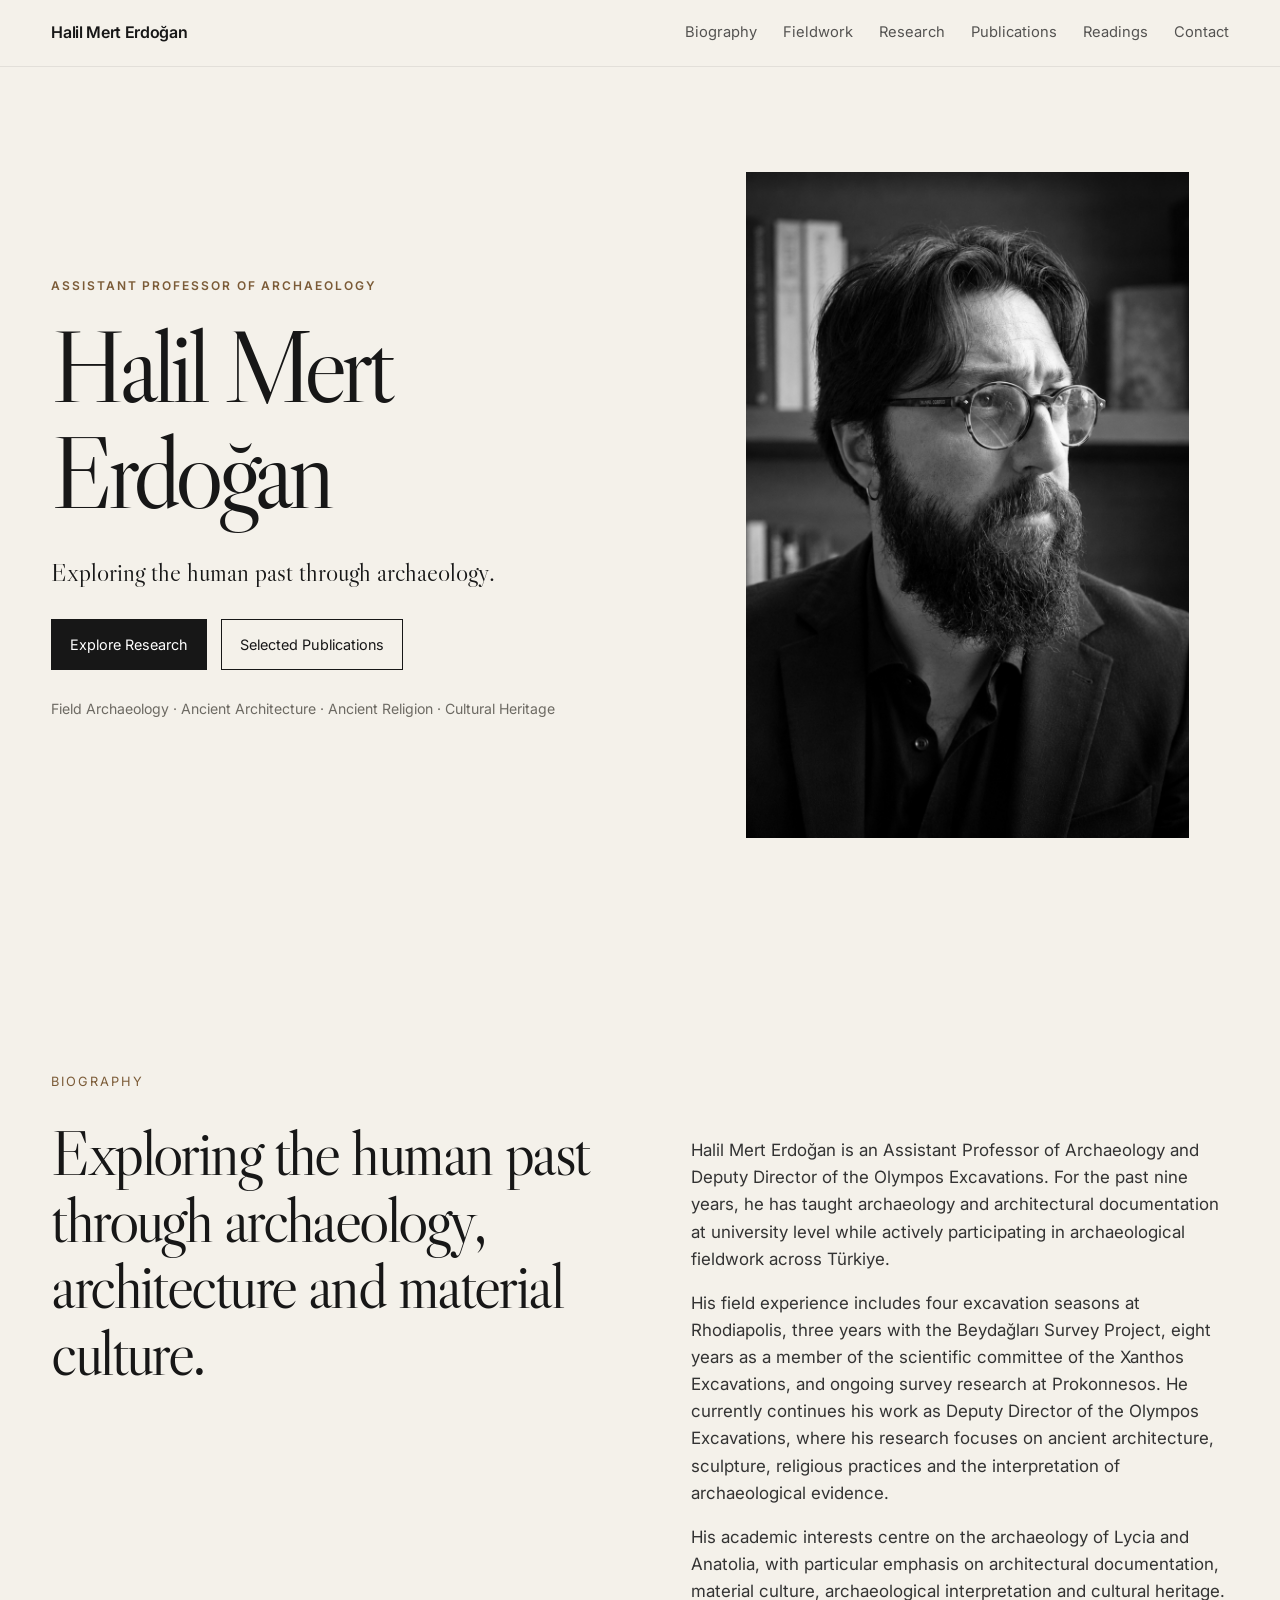
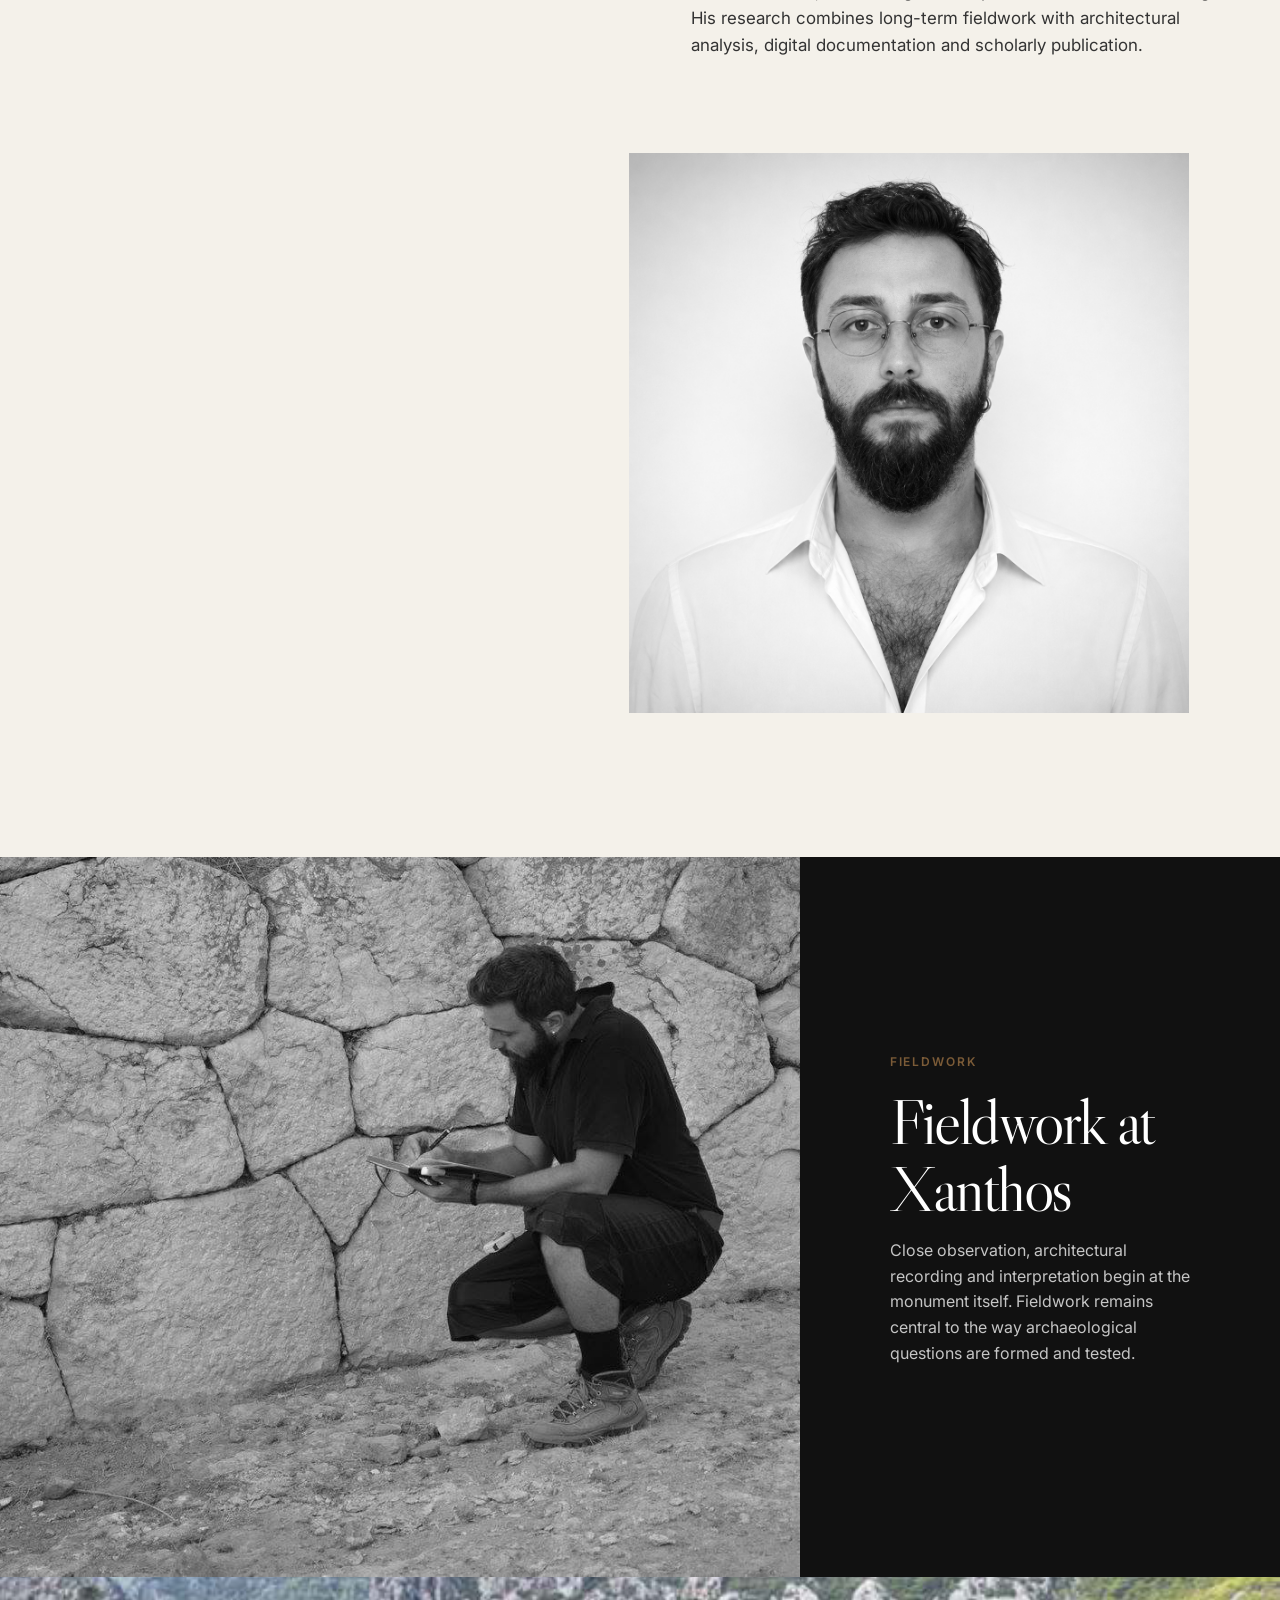
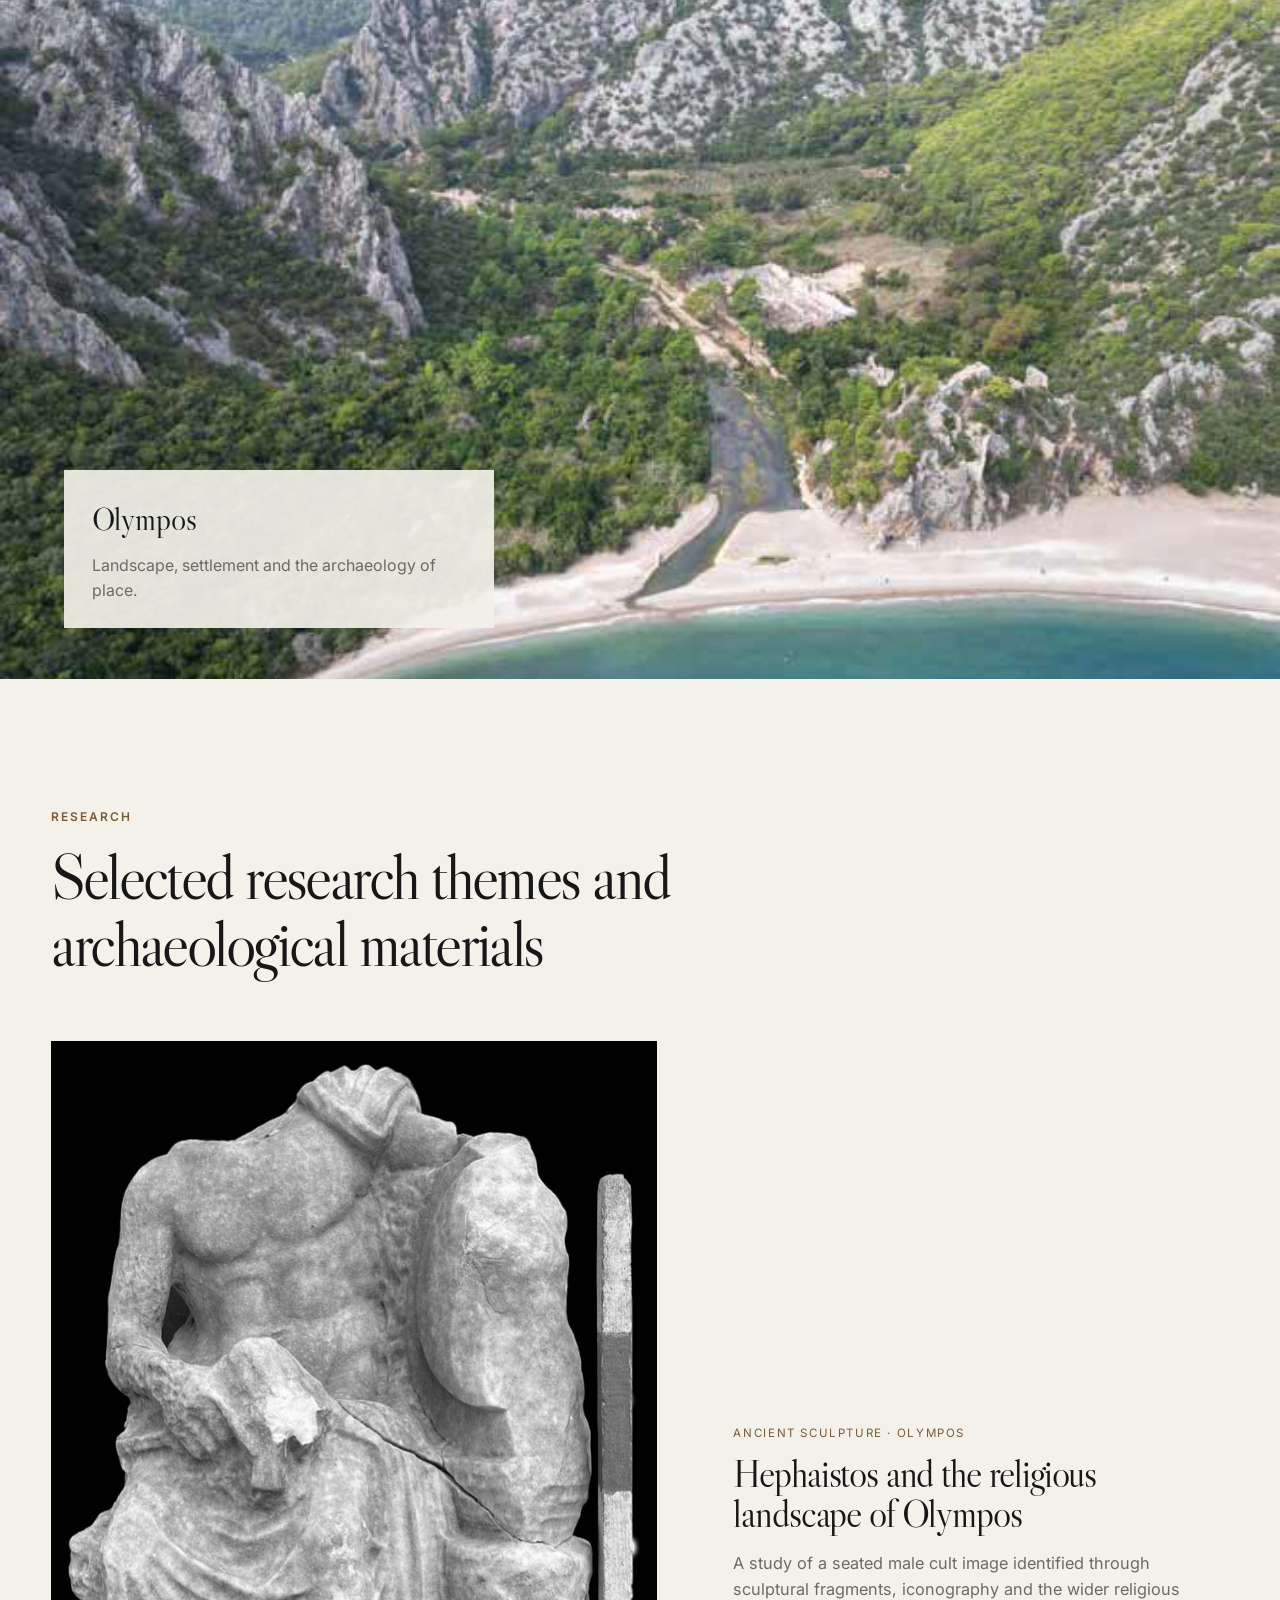
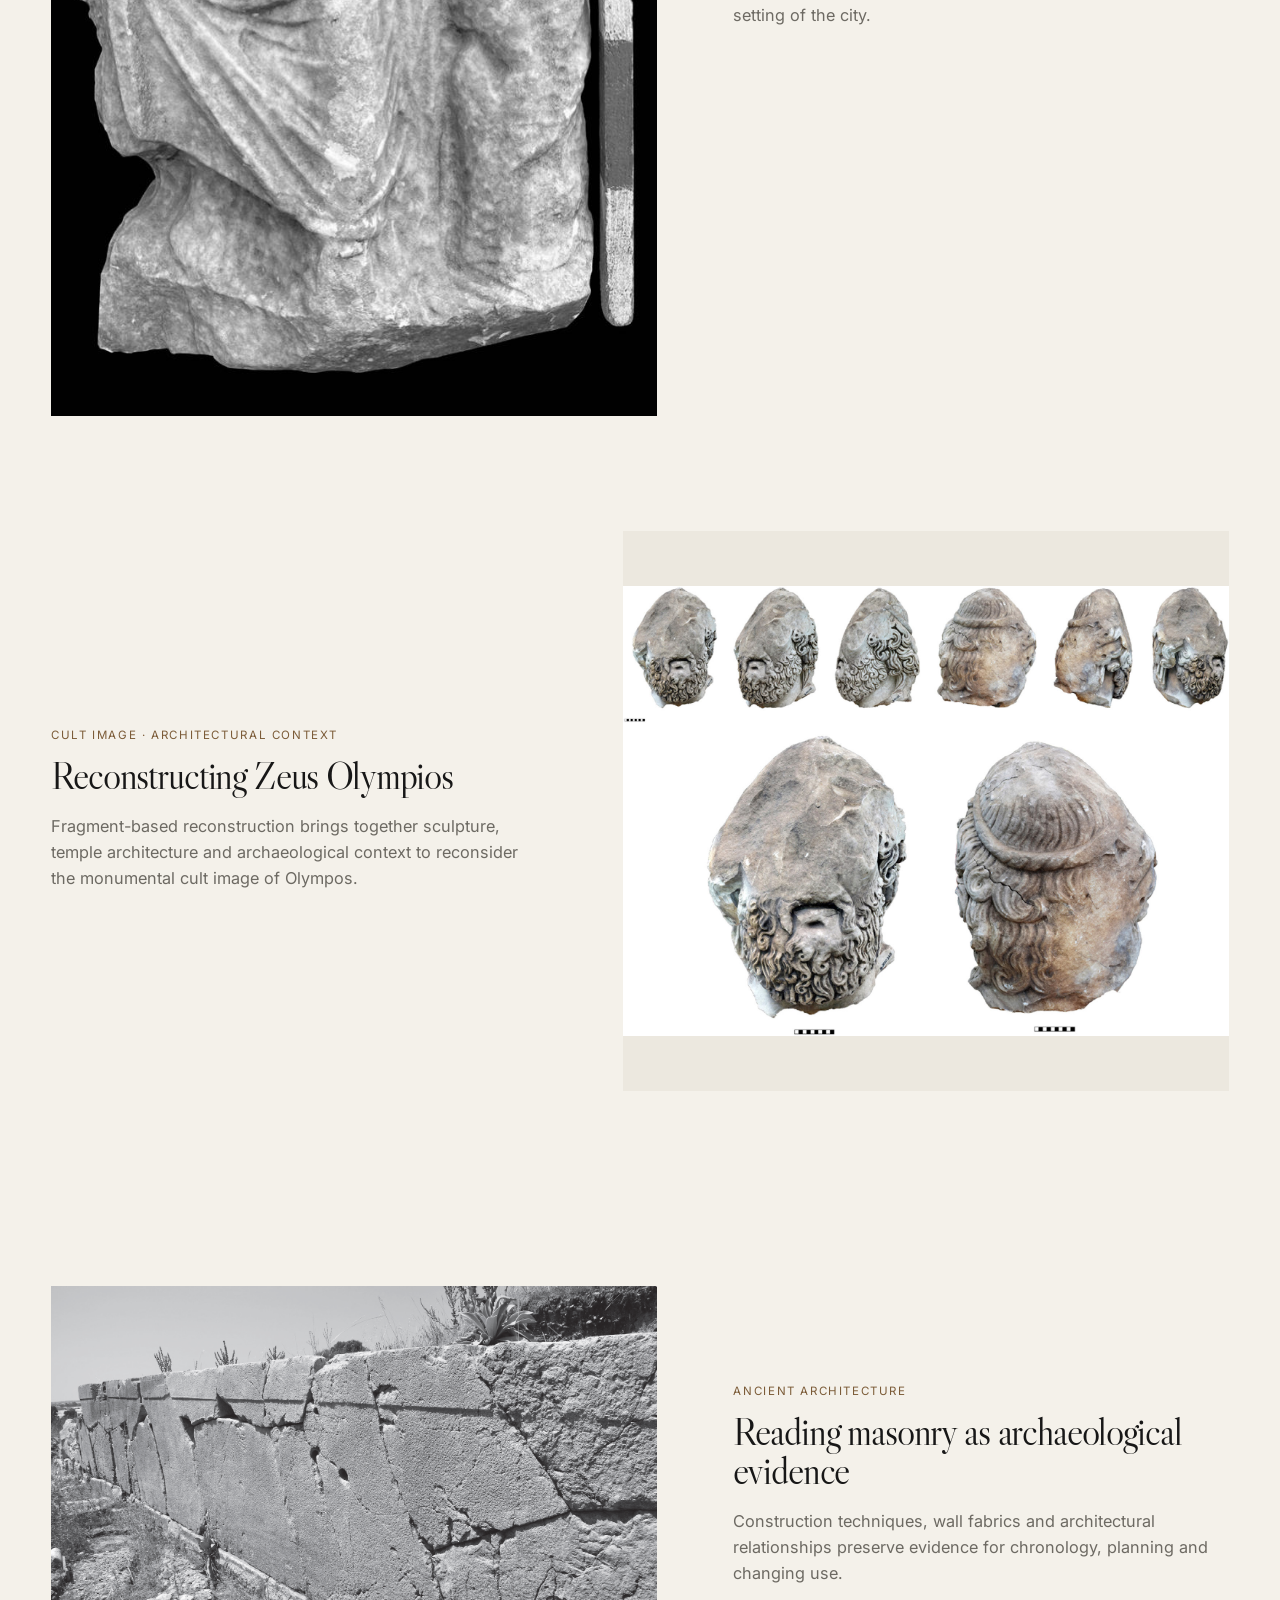
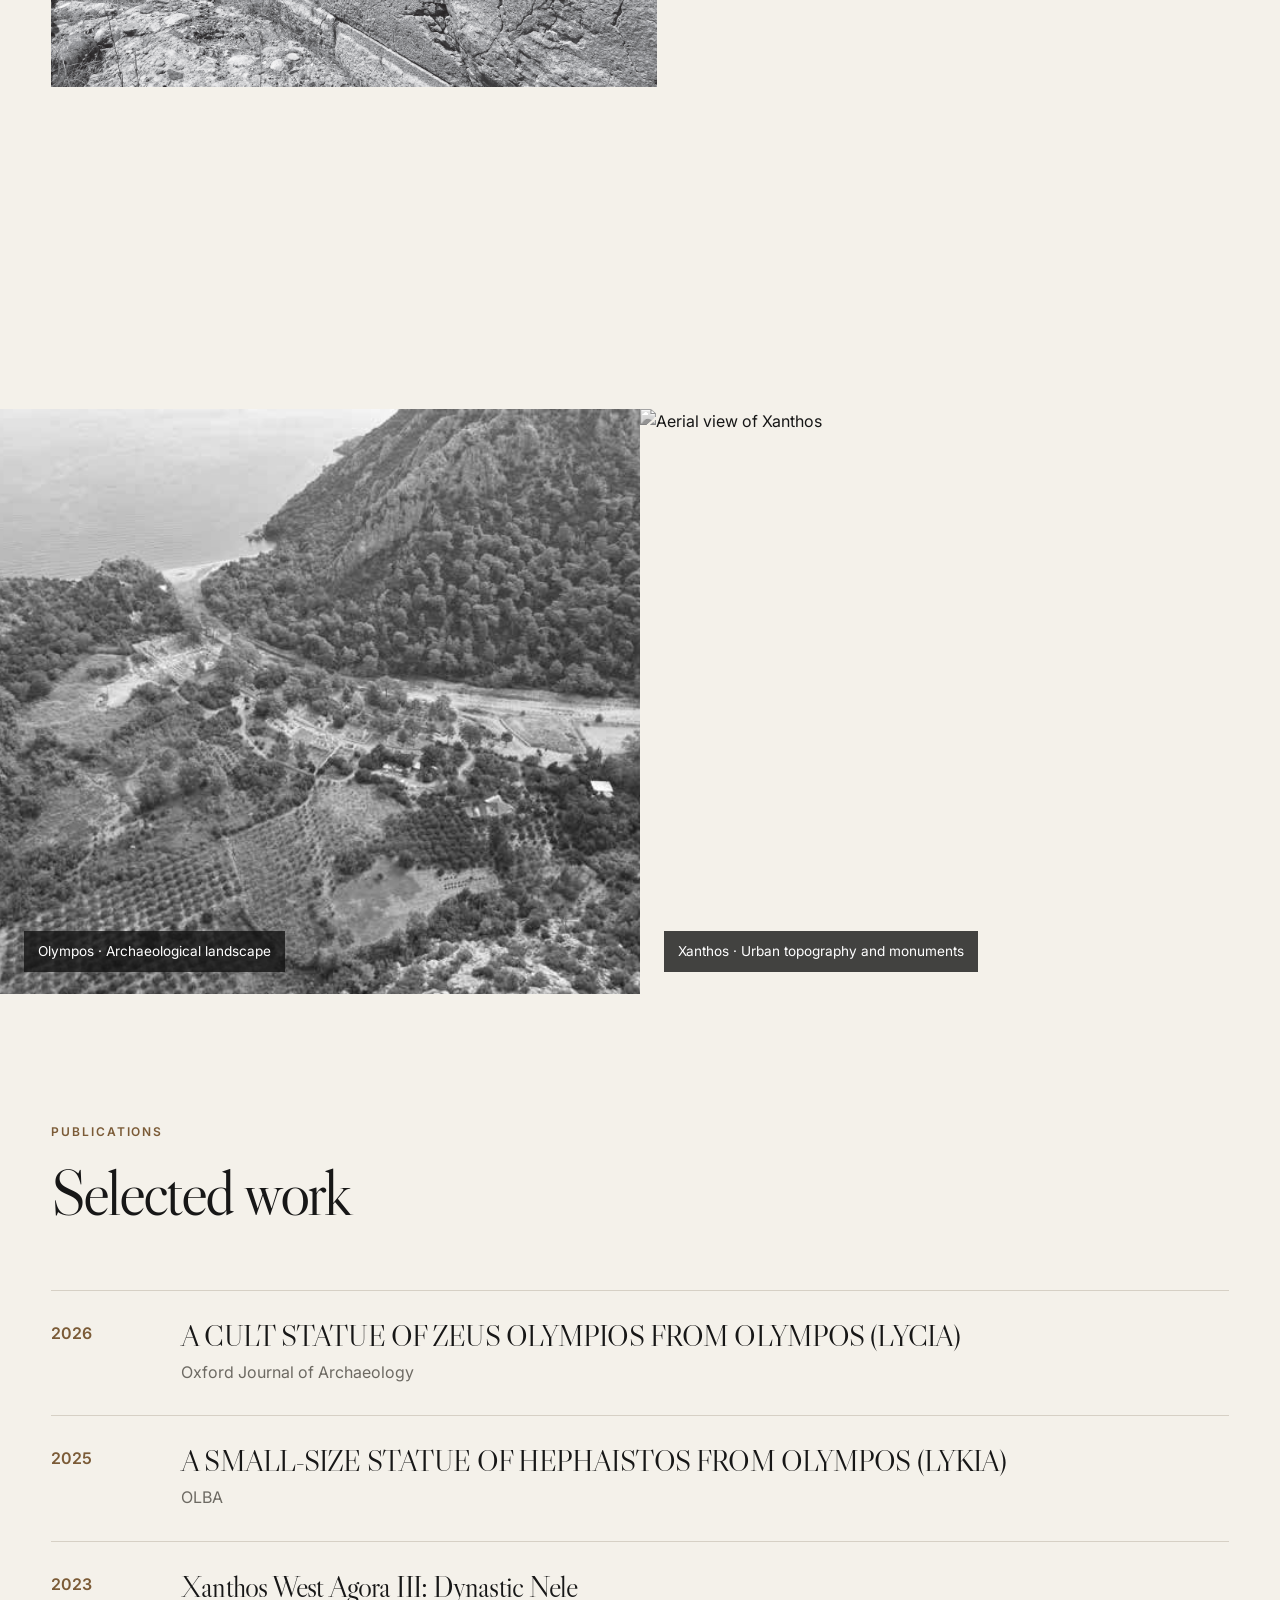
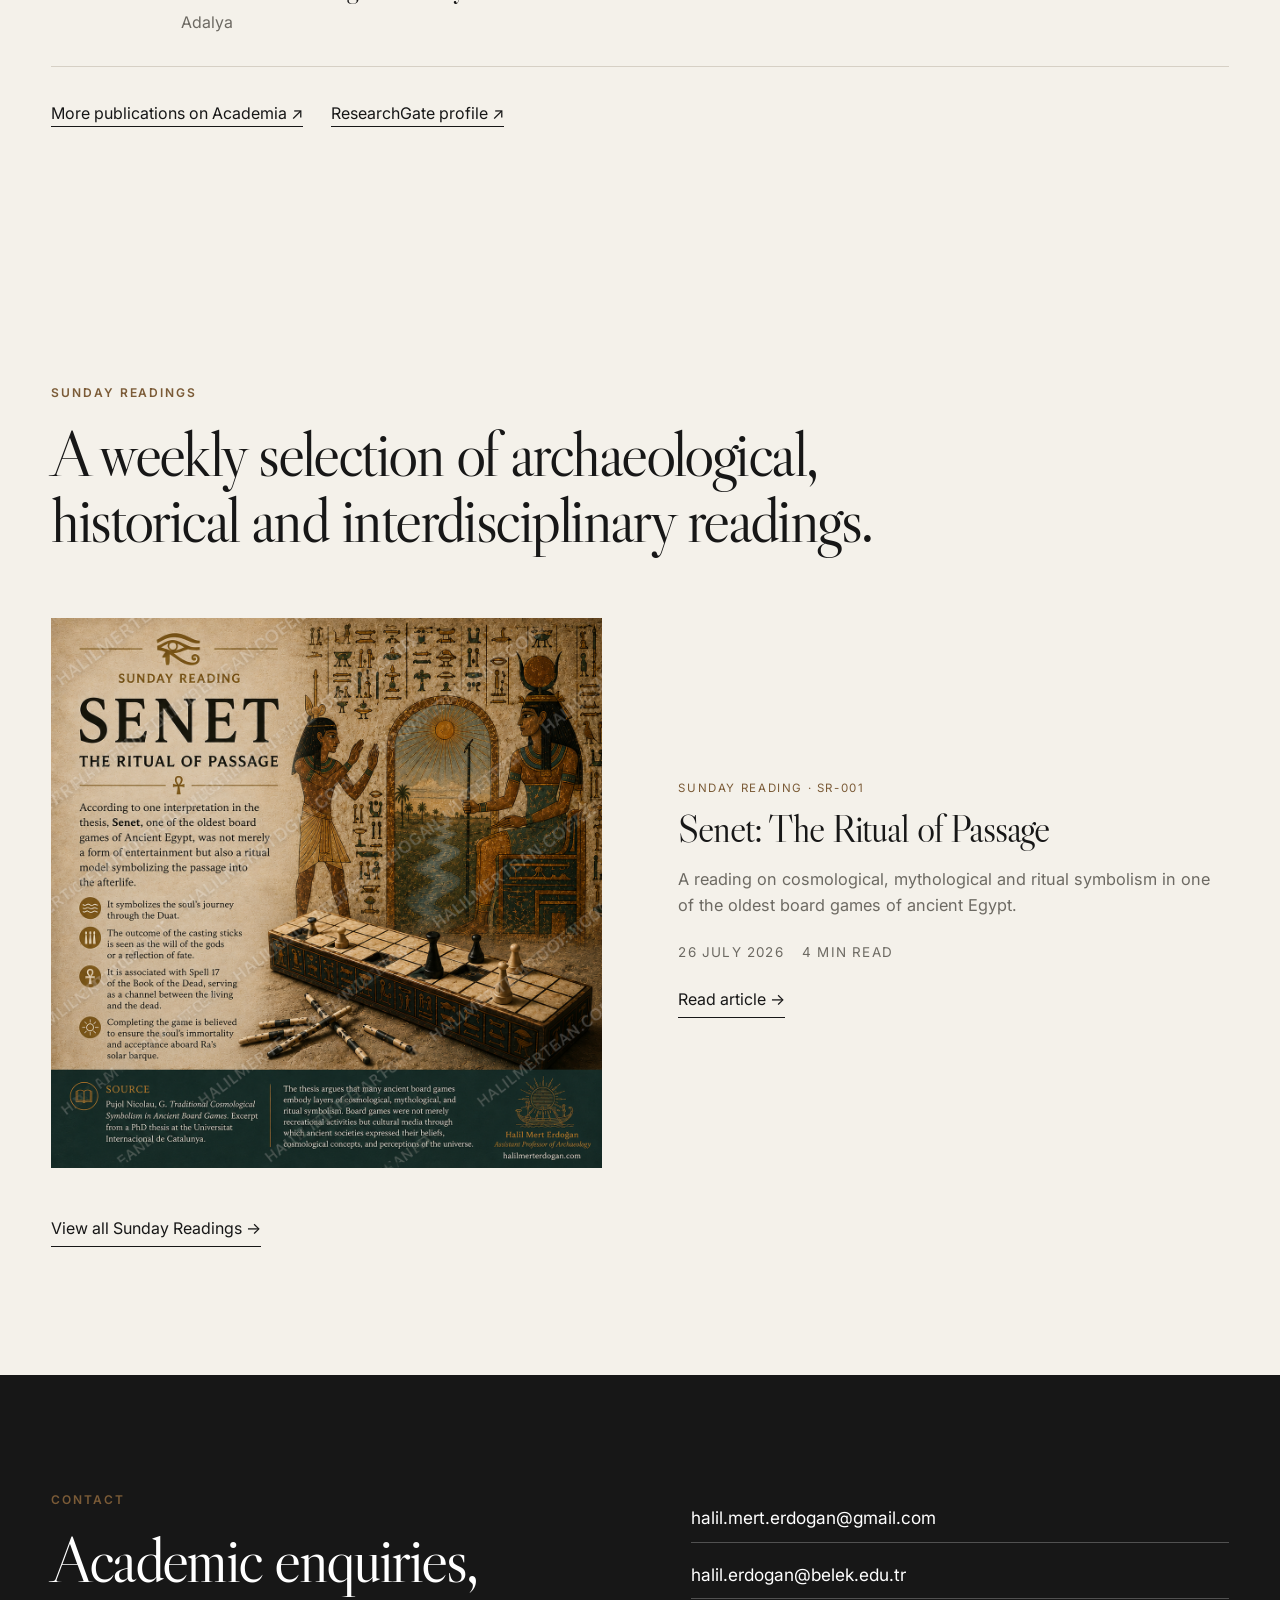
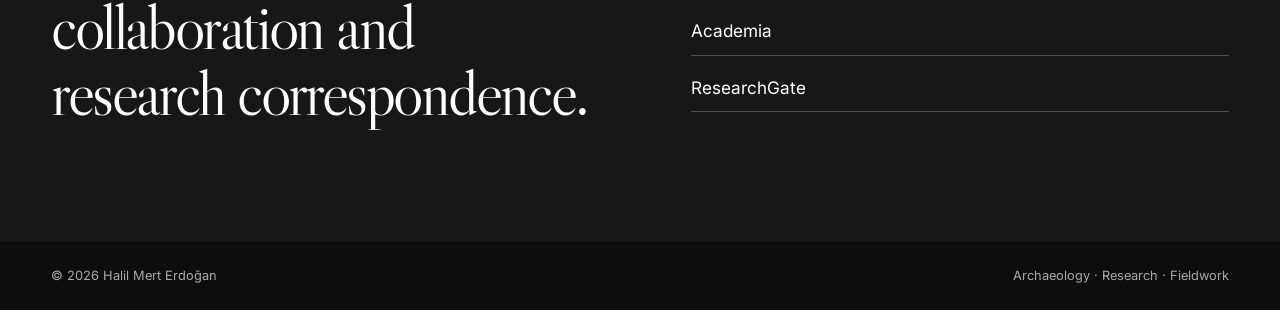
==== index.html @ 39dcbf7e "Correct publication titles" ====
<!DOCTYPE html>
<html lang="en">
<head>
  <meta charset="UTF-8">
  <meta name="viewport" content="width=device-width, initial-scale=1.0">

  <meta
    name="description"
    content="Halil Mert Erdoğan — Assistant Professor of Archaeology and Deputy Director of the Olympos Excavations."
  >

  <title>Halil Mert Erdoğan | Archaeologist</title>

  <link rel="preconnect" href="https://fonts.googleapis.com">
  <link rel="preconnect" href="https://fonts.gstatic.com" crossorigin>

  <link
    href="https://fonts.googleapis.com/css2?family=Inter:wght@400;500;600&family=Libre+Caslon+Display&display=swap"
    rel="stylesheet"
  >

  <link rel="stylesheet" href="style.css">
</head>

<body>

  <header class="site-header">
    <a class="brand" href="#top">Halil Mert Erdoğan</a>

    <button
      class="menu-toggle"
      aria-label="Toggle menu"
      aria-expanded="false"
    >
      Menu
    </button>

    <nav class="site-nav">
      <a href="#biography">Biography</a>
      <a href="#fieldwork">Fieldwork</a>
      <a href="#research">Research</a>
      <a href="#publications">Publications</a>
      <a href="readings/">Readings</a>
      <a href="#contact">Contact</a>
    </nav>
  </header>

  <main id="top">

    <section class="hero section-shell">

      <div class="hero-copy reveal">
        <p class="eyebrow">Assistant Professor of Archaeology</p>

        <h1>
          Halil Mert<br>
          Erdoğan
        </h1>

        <p class="hero-line">
          Exploring the human past through archaeology.
        </p>

        <div class="hero-actions">
          <a class="button primary" href="#research">
            Explore Research
          </a>

          <a class="button" href="#publications">
            Selected Publications
          </a>
        </div>

        <p class="research-tags">
          Field Archaeology · Ancient Architecture · Ancient Religion · Cultural Heritage
        </p>
      </div>

      <figure class="hero-image reveal">
        <img
          src="assets/hero-portrait.png"
          alt="Black and white portrait of Halil Mert Erdoğan"
        >
      </figure>

    </section>

    <section id="biography" class="bio section-shell">

      <div class="section-label">
        Biography
      </div>

      <div class="bio-grid">

        <h2>
          Exploring the human past through archaeology, architecture and material culture.
        </h2>

        <div class="bio-copy">

          <p>
            Halil Mert Erdoğan is an Assistant Professor of Archaeology and
            Deputy Director of the Olympos Excavations. For the past nine years,
            he has taught archaeology and architectural documentation at
            university level while actively participating in archaeological
            fieldwork across Türkiye.
          </p>

          <p>
            His field experience includes four excavation seasons at
            Rhodiapolis, three years with the Beydağları Survey Project, eight
            years as a member of the scientific committee of the Xanthos
            Excavations, and ongoing survey research at Prokonnesos. He
            currently continues his work as Deputy Director of the Olympos
            Excavations, where his research focuses on ancient architecture,
            sculpture, religious practices and the interpretation of
            archaeological evidence.
          </p>

          <p>
            His academic interests centre on the archaeology of Lycia and
            Anatolia, with particular emphasis on architectural documentation,
            material culture, archaeological interpretation and cultural
            heritage. His research combines long-term fieldwork with
            architectural analysis, digital documentation and scholarly
            publication.
          </p>

        </div>
      </div>

      <figure class="bio-portrait reveal">
        <img
          src="assets/formal-portrait.png"
          alt="Formal black and white portrait of Halil Mert Erdoğan"
        >
      </figure>

    </section>

    <section id="fieldwork" class="feature-panel dark">

      <div class="feature-image">
        <img
          src="assets/fieldwork.jpg"
          alt="Archaeological fieldwork at Xanthos"
        >
      </div>

      <div class="feature-copy">
        <p class="eyebrow">Fieldwork</p>

        <h2>Fieldwork at Xanthos</h2>

        <p>
          Close observation, architectural recording and interpretation begin
          at the monument itself. Fieldwork remains central to the way
          archaeological questions are formed and tested.
        </p>
      </div>

    </section>

    <section class="landscape-section">

      <img
        src="assets/olympos-landscape.png"
        alt="Aerial landscape of Olympos"
      >

      <div class="landscape-caption">
        <span>Olympos</span>

        <p>
          Landscape, settlement and the archaeology of place.
        </p>
      </div>

    </section>

    <section id="research" class="research section-shell">

      <div class="section-heading">
        <p class="eyebrow">Research</p>

        <h2>
          Selected research themes and archaeological materials
        </h2>
      </div>

      <article class="research-card large reveal">

        <div class="research-media black">
          <img
            src="assets/hephaistos.png"
            alt="Seated Hephaistos sculpture from Olympos"
          >
        </div>

        <div class="research-copy">
          <p class="kicker">
            Ancient Sculpture · Olympos
          </p>

          <h3>
            Hephaistos and the religious landscape of Olympos
          </h3>

          <p>
            A study of a seated male cult image identified through sculptural
            fragments, iconography and the wider religious setting of the city.
          </p>
        </div>

      </article>

      <article class="research-card reverse reveal">

        <div class="research-media light">
          <img
            src="assets/zeus-head.png"
            alt="Multiple views of a reconstructed Zeus head"
          >
        </div>

        <div class="research-copy">
          <p class="kicker">
            Cult Image · Architectural Context
          </p>

          <h3>
            Reconstructing Zeus Olympios
          </h3>

          <p>
            Fragment-based reconstruction brings together sculpture, temple
            architecture and archaeological context to reconsider the
            monumental cult image of Olympos.
          </p>
        </div>

      </article>

      <article class="research-card reveal">

        <div class="research-media">
          <img
            src="assets/masonry.png"
            alt="Ancient masonry wall"
          >
        </div>

        <div class="research-copy">
          <p class="kicker">
            Ancient Architecture
          </p>

          <h3>
            Reading masonry as archaeological evidence
          </h3>

          <p>
            Construction techniques, wall fabrics and architectural
            relationships preserve evidence for chronology, planning and
            changing use.
          </p>
        </div>

      </article>

    </section>

    <section class="split-gallery">

      <figure>
        <img
          src="assets/olympos-aerial.png"
          alt="Aerial view of Olympos archaeological landscape"
        >

        <figcaption>
          Olympos · Archaeological landscape
        </figcaption>
      </figure>

      <figure>
        <img
          src="assets/xanthos-aerial.png"
          alt="Aerial view of Xanthos"
        >

        <figcaption>
          Xanthos · Urban topography and monuments
        </figcaption>
      </figure>

    </section>

    <section id="publications" class="publications section-shell">

      <div class="section-heading">
        <p class="eyebrow">Publications</p>
        <h2>Selected work</h2>
      </div>

      <div class="publication-list">

        <article>
          <span class="pub-year">2026</span>

          <div>
            <h3>
              A CULT STATUE OF ZEUS OLYMPIOS FROM OLYMPOS (LYCIA)
            </h3>

            <p>
              Oxford Journal of Archaeology
            </p>
          </div>
        </article>

        <article>
          <span class="pub-year">2025</span>

          <div>
            <h3>
              A SMALL-SIZE STATUE OF HEPHAISTOS FROM OLYMPOS (LYKIA)
            </h3>

            <p>
              OLBA
            </p>
          </div>
        </article>

        <article>
          <span class="pub-year">2023</span>

          <div>
            <h3>
              Xanthos West Agora III: Dynastic Nele
            </h3>

            <p>
              Adalya
            </p>
          </div>
        </article>

      </div>

      <div class="profile-links">

        <a
          href="https://akev.academia.edu/HMertErdo%C4%9Fan"
          target="_blank"
          rel="noopener"
        >
          More publications on Academia ↗
        </a>

        <a
          href="https://www.researchgate.net/profile/Halil-Erdogan-3?ev=hdr_xprf"
          target="_blank"
          rel="noopener"
        >
          ResearchGate profile ↗
        </a>

      </div>

    </section>


    <section id="readings" class="readings-preview section-shell">

      <div class="section-heading">
        <p class="eyebrow">Sunday Readings</p>

        <h2>
          A weekly selection of archaeological, historical and interdisciplinary readings.
        </h2>
      </div>

      <article class="reading-feature reveal">

        <a class="reading-feature-image" href="readings/sr001-senet.html">
          <img
            src="assets/readings/senet-en.png"
            alt="Sunday Reading 001: Senet — The Ritual of Passage"
          >
        </a>

        <div class="reading-feature-copy">
          <p class="kicker">Sunday Reading · SR-001</p>

          <h3>
            Senet: The Ritual of Passage
          </h3>

          <p>
            A reading on cosmological, mythological and ritual symbolism in
            one of the oldest board games of ancient Egypt.
          </p>

          <div class="reading-meta">
            <span>26 July 2026</span>
            <span>4 min read</span>
          </div>

          <a class="reading-link" href="readings/sr001-senet.html">
            Read article →
          </a>
        </div>

      </article>

      <a class="all-readings-link" href="readings/">
        View all Sunday Readings →
      </a>

    </section>

    <section id="contact" class="contact">

      <div class="section-shell contact-grid">

        <div>
          <p class="eyebrow">Contact</p>

          <h2>
            Academic enquiries, collaboration and research correspondence.
          </h2>
        </div>

        <div class="contact-links">

          <a href="mailto:halil.mert.erdogan@gmail.com">
            halil.mert.erdogan@gmail.com
          </a>

          <a href="mailto:halil.erdogan@belek.edu.tr">
            halil.erdogan@belek.edu.tr
          </a>

          <a
            href="https://akev.academia.edu/HMertErdo%C4%9Fan"
            target="_blank"
            rel="noopener"
          >
            Academia
          </a>

          <a
            href="https://www.researchgate.net/profile/Halil-Erdogan-3?ev=hdr_xprf"
            target="_blank"
            rel="noopener"
          >
            ResearchGate
          </a>

        </div>
      </div>

    </section>

  </main>

  <footer class="site-footer">
    <span>
      © <span id="year"></span> Halil Mert Erdoğan
    </span>

    <span>
      Archaeology · Research · Fieldwork
    </span>
  </footer>

  <script src="script.js"></script>

</body>
</html>
---- style.css ----
:root{--paper:#f4f1ea;--ink:#171717;--muted:#6d6a63;--line:#d6d0c5;--accent:#7b5b37;--max:1240px}*{box-sizing:border-box}html{scroll-behavior:smooth}body{margin:0;background:var(--paper);color:var(--ink);font-family:Inter,Arial,sans-serif;line-height:1.6}img{display:block;width:100%;height:auto}a{color:inherit;text-decoration:none}.site-header{position:sticky;top:0;z-index:20;display:flex;align-items:center;justify-content:space-between;padding:20px 4vw;background:rgba(244,241,234,.9);backdrop-filter:blur(12px);border-bottom:1px solid rgba(23,23,23,.08)}.brand{font-weight:600;letter-spacing:-.02em}.site-nav{display:flex;gap:26px;font-size:.92rem}.site-nav a{opacity:.72}.site-nav a:hover{opacity:1}.menu-toggle{display:none;background:none;border:0;font:inherit}.section-shell{width:min(var(--max),92vw);margin:0 auto}.hero{min-height:calc(100vh - 78px);display:grid;grid-template-columns:1.05fr .95fr;gap:6vw;align-items:center;padding:7vw 0}.eyebrow{text-transform:uppercase;letter-spacing:.16em;font-size:.75rem;font-weight:600;color:var(--accent);margin:0 0 18px}h1,h2,h3{font-family:"Libre Caslon Display",Georgia,serif;font-weight:400;line-height:1.04;margin:0}h1{font-size:clamp(4rem,8vw,8.5rem);letter-spacing:-.055em}h2{font-size:clamp(2.4rem,5vw,5rem);letter-spacing:-.04em}h3{font-size:clamp(1.8rem,3vw,3rem);letter-spacing:-.03em}.hero-line{font-family:"Libre Caslon Display",Georgia,serif;font-size:clamp(1.35rem,2vw,2.1rem);max-width:620px;margin:26px 0}.hero-actions{display:flex;gap:14px;flex-wrap:wrap}.button{border:1px solid var(--ink);padding:13px 18px;font-size:.9rem}.button.primary{background:var(--ink);color:white}.research-tags{color:var(--muted);font-size:.88rem;margin-top:28px}.hero-image img{height:min(74vh,820px);object-fit:cover;object-position:center top;filter:grayscale(100%)}.bio{padding:10vw 0}.section-label{font-size:.8rem;text-transform:uppercase;letter-spacing:.15em;color:var(--accent);margin-bottom:28px}.bio-grid{display:grid;grid-template-columns:1fr 1fr;gap:8vw}.bio-copy{font-size:1.06rem;color:#333}.bio-portrait{margin-top:6vw;max-width:560px;margin-left:auto}.bio-portrait img{filter:grayscale(100%)}.feature-panel{display:grid;grid-template-columns:1.25fr .75fr;min-height:720px}.feature-panel.dark{background:#111;color:white}.feature-image img{height:100%;object-fit:cover;filter:grayscale(100%)}.feature-copy{padding:7vw;display:flex;flex-direction:column;justify-content:center}.feature-copy p:last-child{color:#c5c5c5;max-width:500px}.landscape-section{position:relative}.landscape-section img{height:78vh;object-fit:cover}.landscape-caption{position:absolute;left:5vw;bottom:4vw;background:rgba(244,241,234,.92);padding:24px 28px;max-width:430px}.landscape-caption span{font-family:"Libre Caslon Display",Georgia,serif;font-size:2rem}.landscape-caption p{margin:8px 0 0;color:var(--muted)}.research{padding:10vw 0}.section-heading{margin-bottom:5vw;max-width:850px}.research-card{display:grid;grid-template-columns:1.1fr .9fr;align-items:center;gap:6vw;margin:0 0 9vw}.research-card.reverse{grid-template-columns:.9fr 1.1fr}.research-card.reverse .research-media{order:2}.research-media{min-height:560px;display:flex;align-items:center;justify-content:center;overflow:hidden}.research-media.black{background:#050505}.research-media.light{background:#ece8df}.research-media img{height:100%;object-fit:contain}.research-copy p{color:var(--muted);font-size:1.02rem}.kicker{text-transform:uppercase;letter-spacing:.14em;font-size:.72rem!important;color:var(--accent)!important}.split-gallery{display:grid;grid-template-columns:1fr 1fr}.split-gallery figure{margin:0;position:relative;overflow:hidden}.split-gallery img{height:65vh;object-fit:cover;filter:grayscale(100%)}.split-gallery figcaption{position:absolute;left:24px;bottom:22px;background:rgba(17,17,17,.78);color:white;padding:10px 14px;font-size:.85rem}.publications{padding:10vw 0}.publication-list article{display:grid;grid-template-columns:110px 1fr;gap:20px;padding:30px 0;border-top:1px solid var(--line)}.publication-list article:last-child{border-bottom:1px solid var(--line)}.pub-year{color:var(--accent);font-weight:600}.publication-list h3{font-size:clamp(1.5rem,2.3vw,2.4rem)}.publication-list p{margin:8px 0 0;color:var(--muted)}.profile-links{display:flex;gap:28px;flex-wrap:wrap;margin-top:34px}.profile-links a{border-bottom:1px solid var(--ink)}.contact{background:#171717;color:white;padding:9vw 0}.contact-grid{display:grid;grid-template-columns:1fr 1fr;gap:8vw}.contact h2{max-width:650px}.contact-links{display:flex;flex-direction:column;gap:18px;justify-content:center}.contact-links a{font-size:1.08rem;border-bottom:1px solid rgba(255,255,255,.25);padding-bottom:10px}.site-footer{display:flex;justify-content:space-between;gap:20px;padding:24px 4vw;font-size:.8rem;background:#0d0d0d;color:#aaa}.reveal{opacity:0;transform:translateY(24px);transition:opacity .8s ease,transform .8s ease}.reveal.visible{opacity:1;transform:none}@media(max-width:850px){.menu-toggle{display:block}.site-nav{display:none;position:absolute;top:69px;left:0;right:0;flex-direction:column;background:var(--paper);padding:22px 4vw;border-bottom:1px solid var(--line)}.site-nav.open{display:flex}.hero,.bio-grid,.feature-panel,.research-card,.research-card.reverse,.contact-grid{grid-template-columns:1fr}.hero{padding-top:60px}h1{font-size:clamp(3.4rem,16vw,6rem)}.hero-image img{height:65vh}.feature-copy{padding:12vw 7vw}.feature-image img{height:60vh}.research-card.reverse .research-media{order:0}.research-media{min-height:420px}.split-gallery{grid-template-columns:1fr}.split-gallery img{height:52vh}.publication-list article{grid-template-columns:72px 1fr}.site-footer{flex-direction:column}}

/* Sunday Readings — homepage */
.readings-preview{padding:10vw 0}
.reading-feature{display:grid;grid-template-columns:1fr 1fr;gap:6vw;align-items:center}
.reading-feature-image{display:block;overflow:hidden;background:#ded5c4}
.reading-feature-image img{aspect-ratio:1/1;object-fit:cover;transition:transform .5s ease}
.reading-feature-image:hover img{transform:scale(1.015)}
.reading-feature-copy>p:not(.kicker){color:var(--muted);font-size:1.02rem;max-width:590px}
.reading-meta{display:flex;gap:18px;flex-wrap:wrap;margin:24px 0;color:var(--muted);font-size:.84rem;text-transform:uppercase;letter-spacing:.09em}
.reading-link,.all-readings-link{display:inline-block;border-bottom:1px solid var(--ink);padding-bottom:4px}
.all-readings-link{margin-top:48px}
@media(max-width:850px){
  .reading-feature{grid-template-columns:1fr}
}
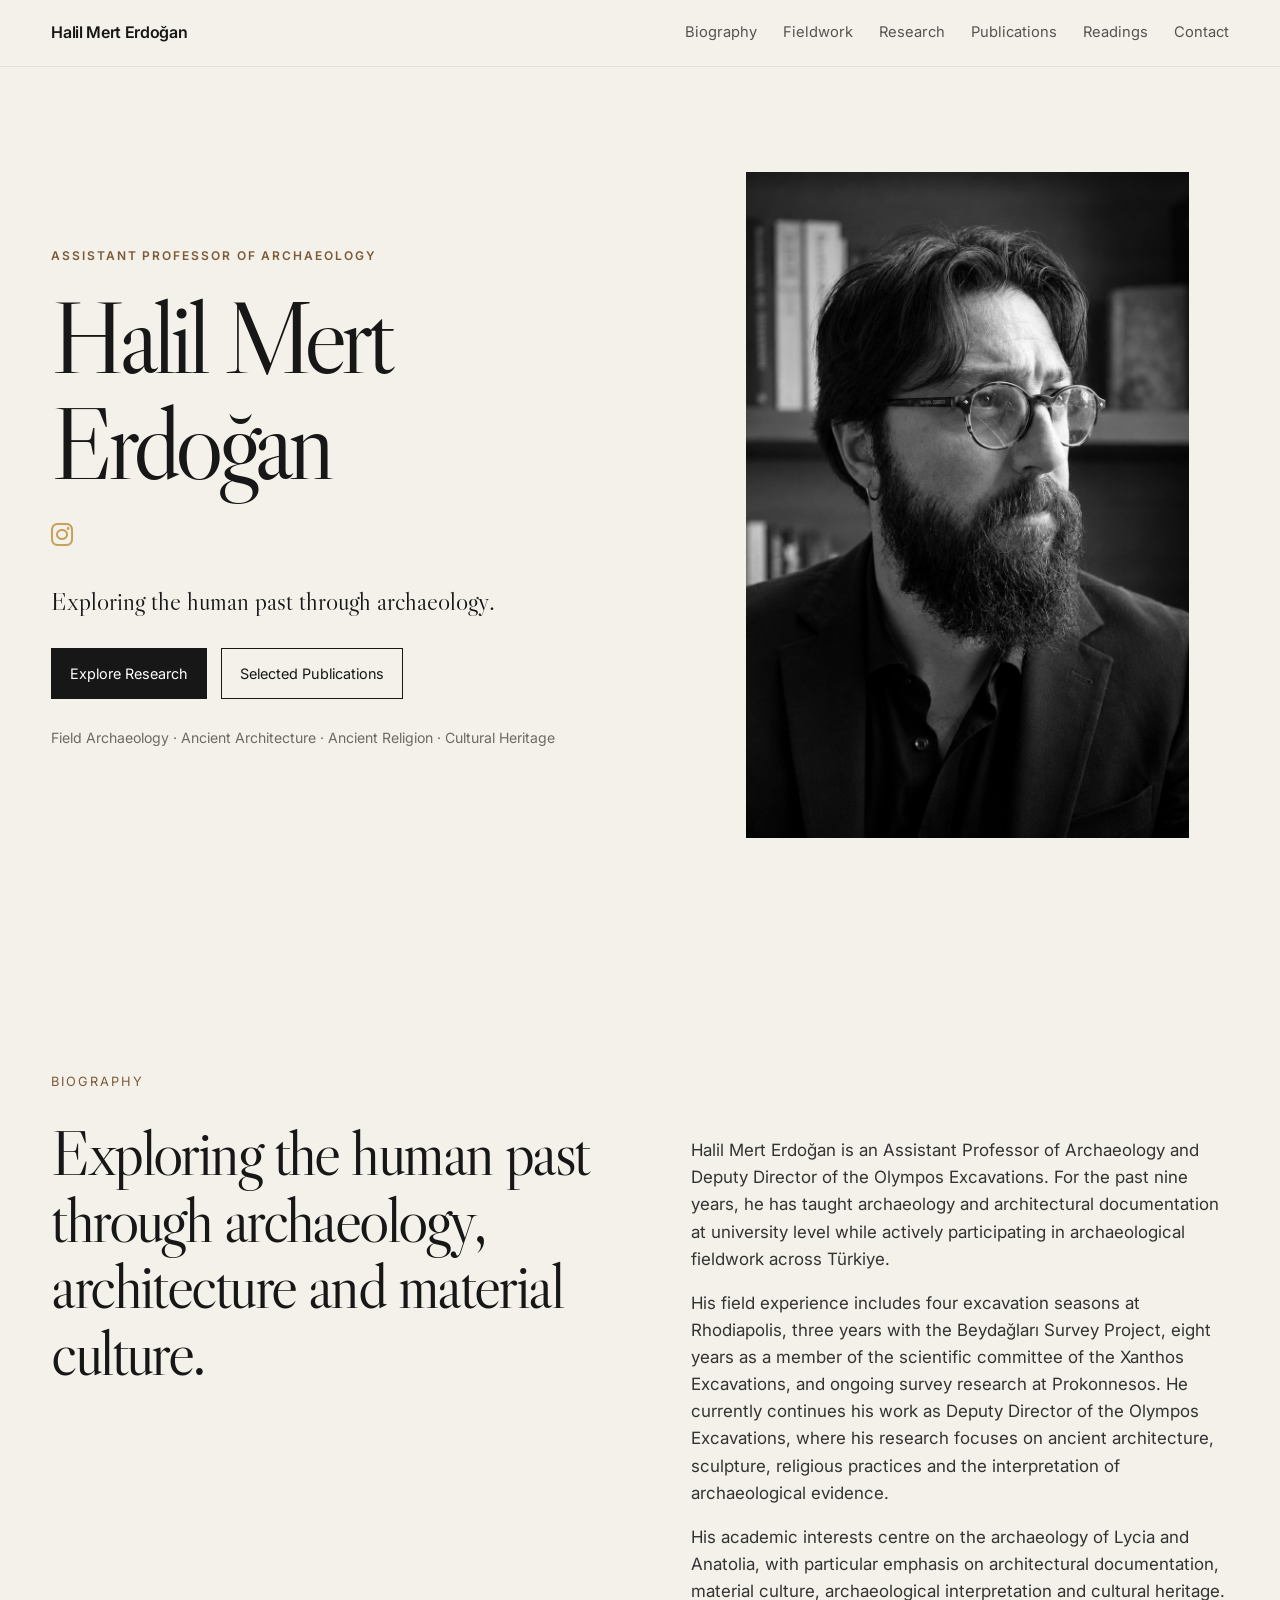
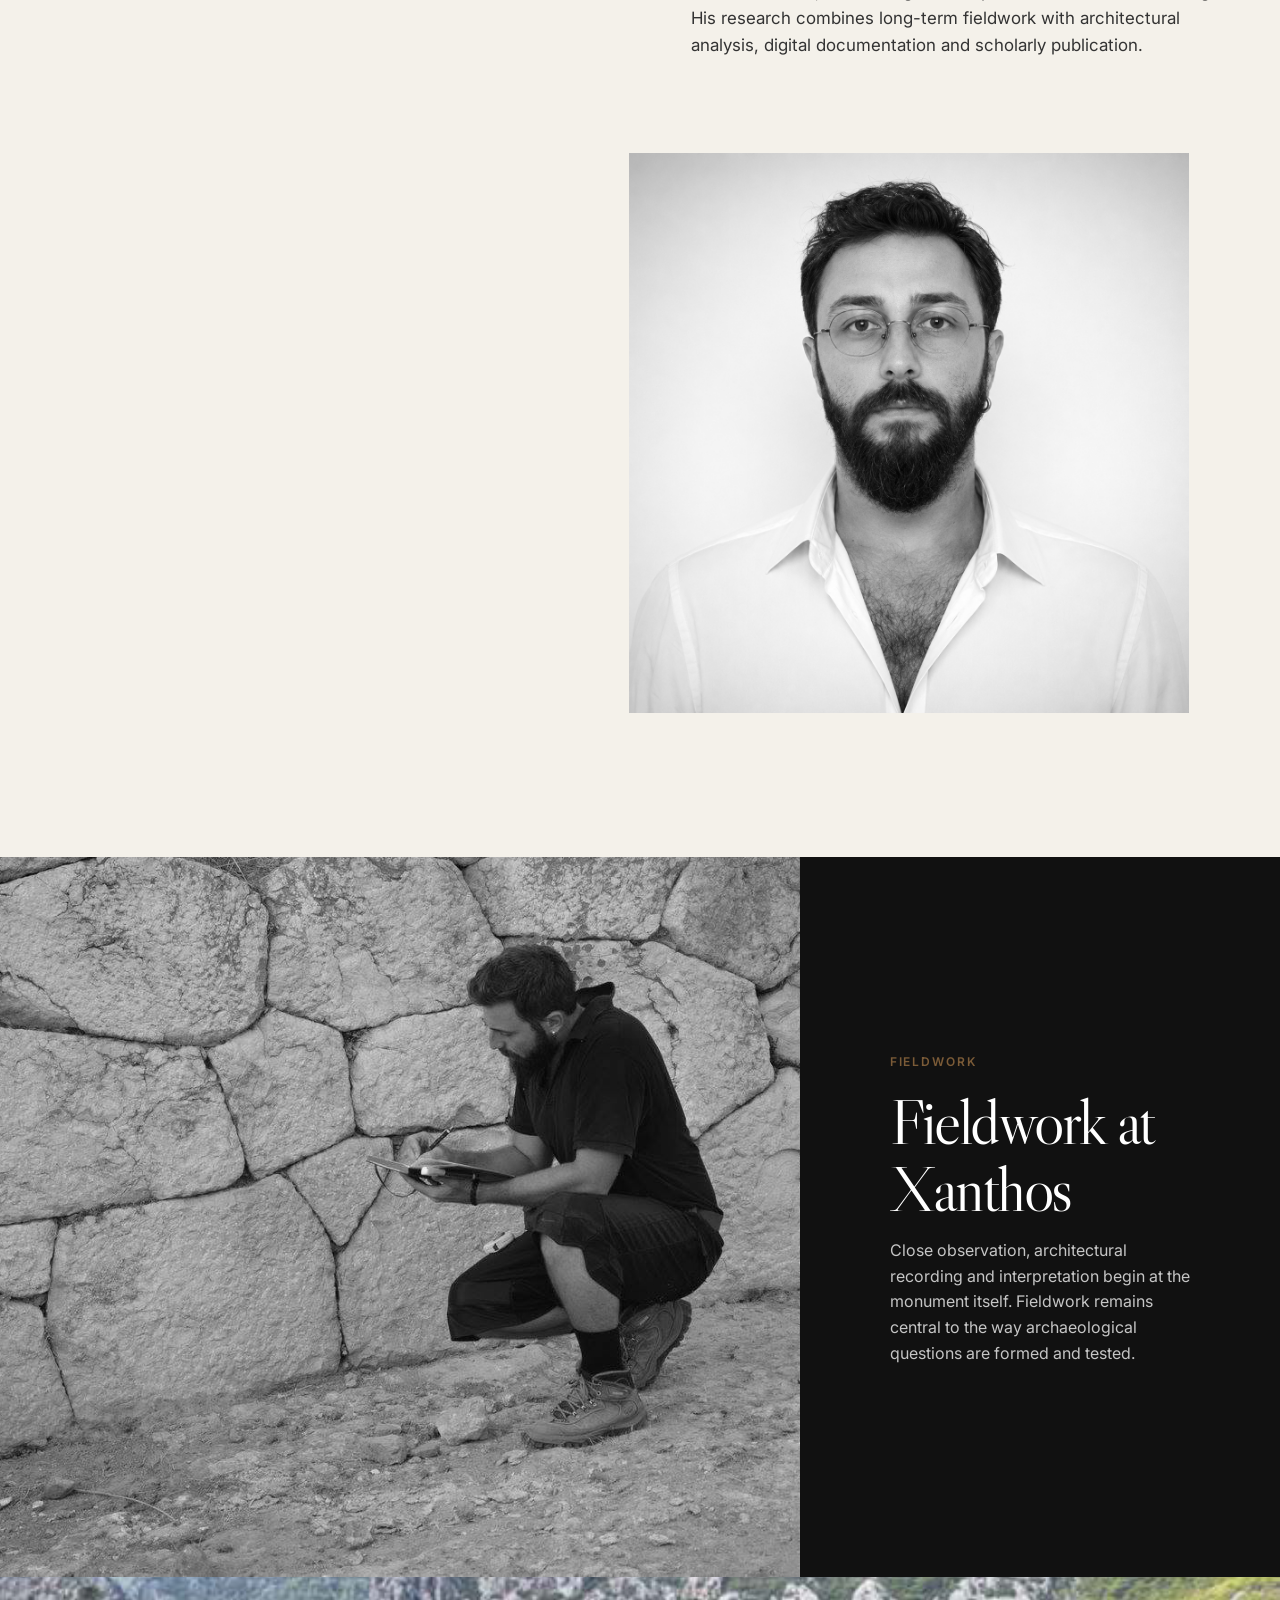
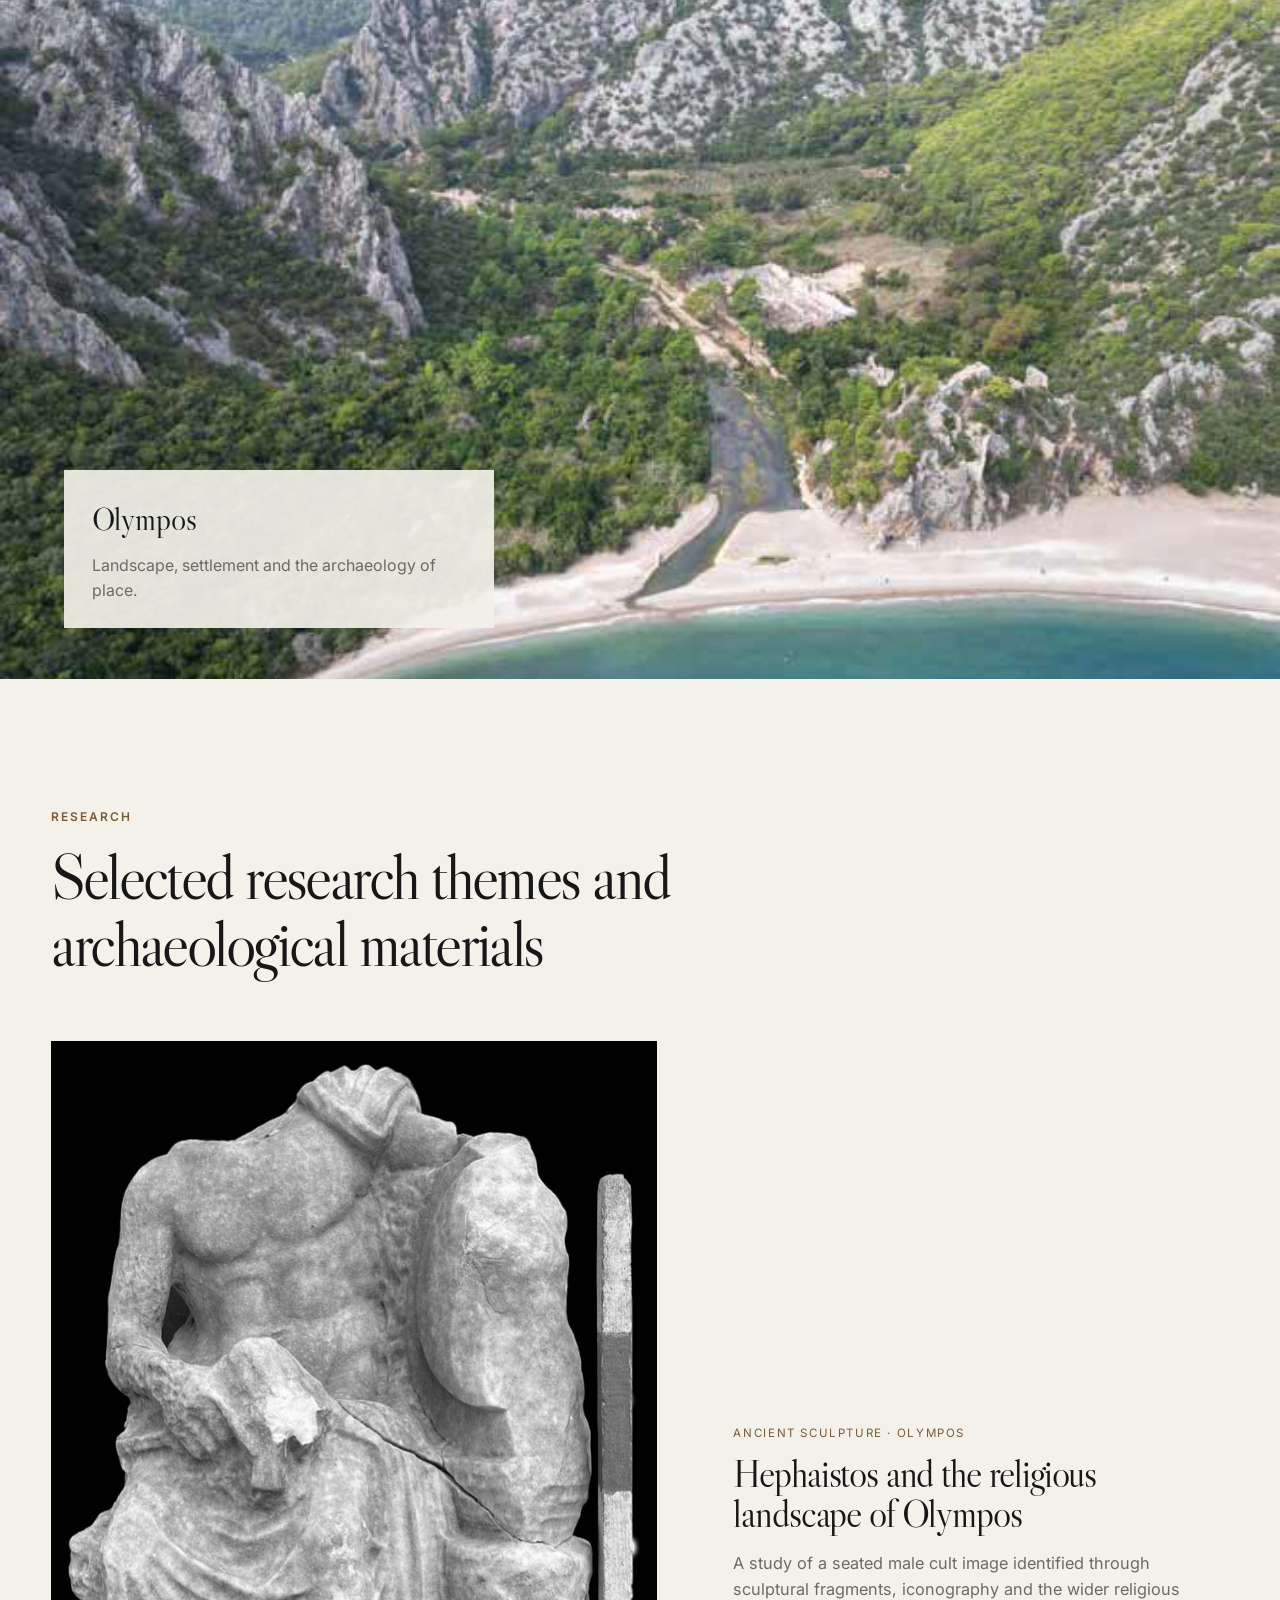
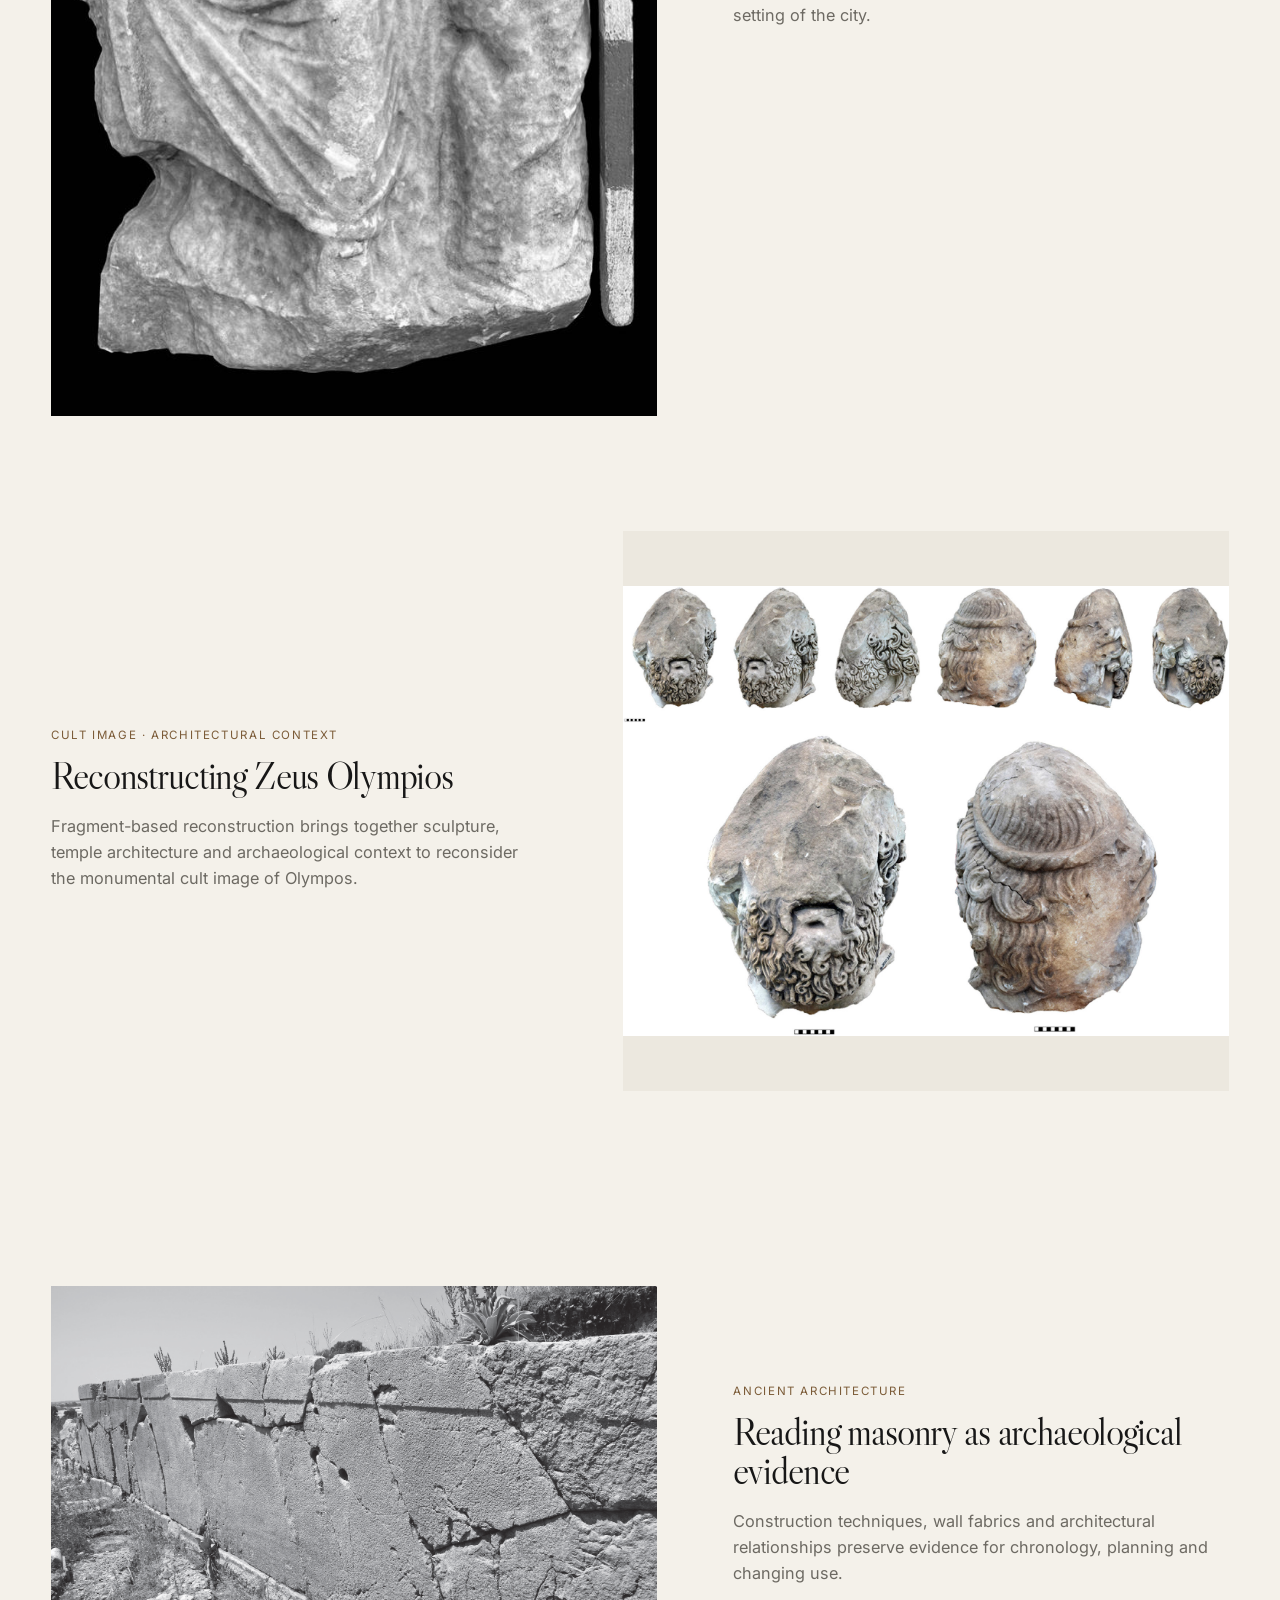
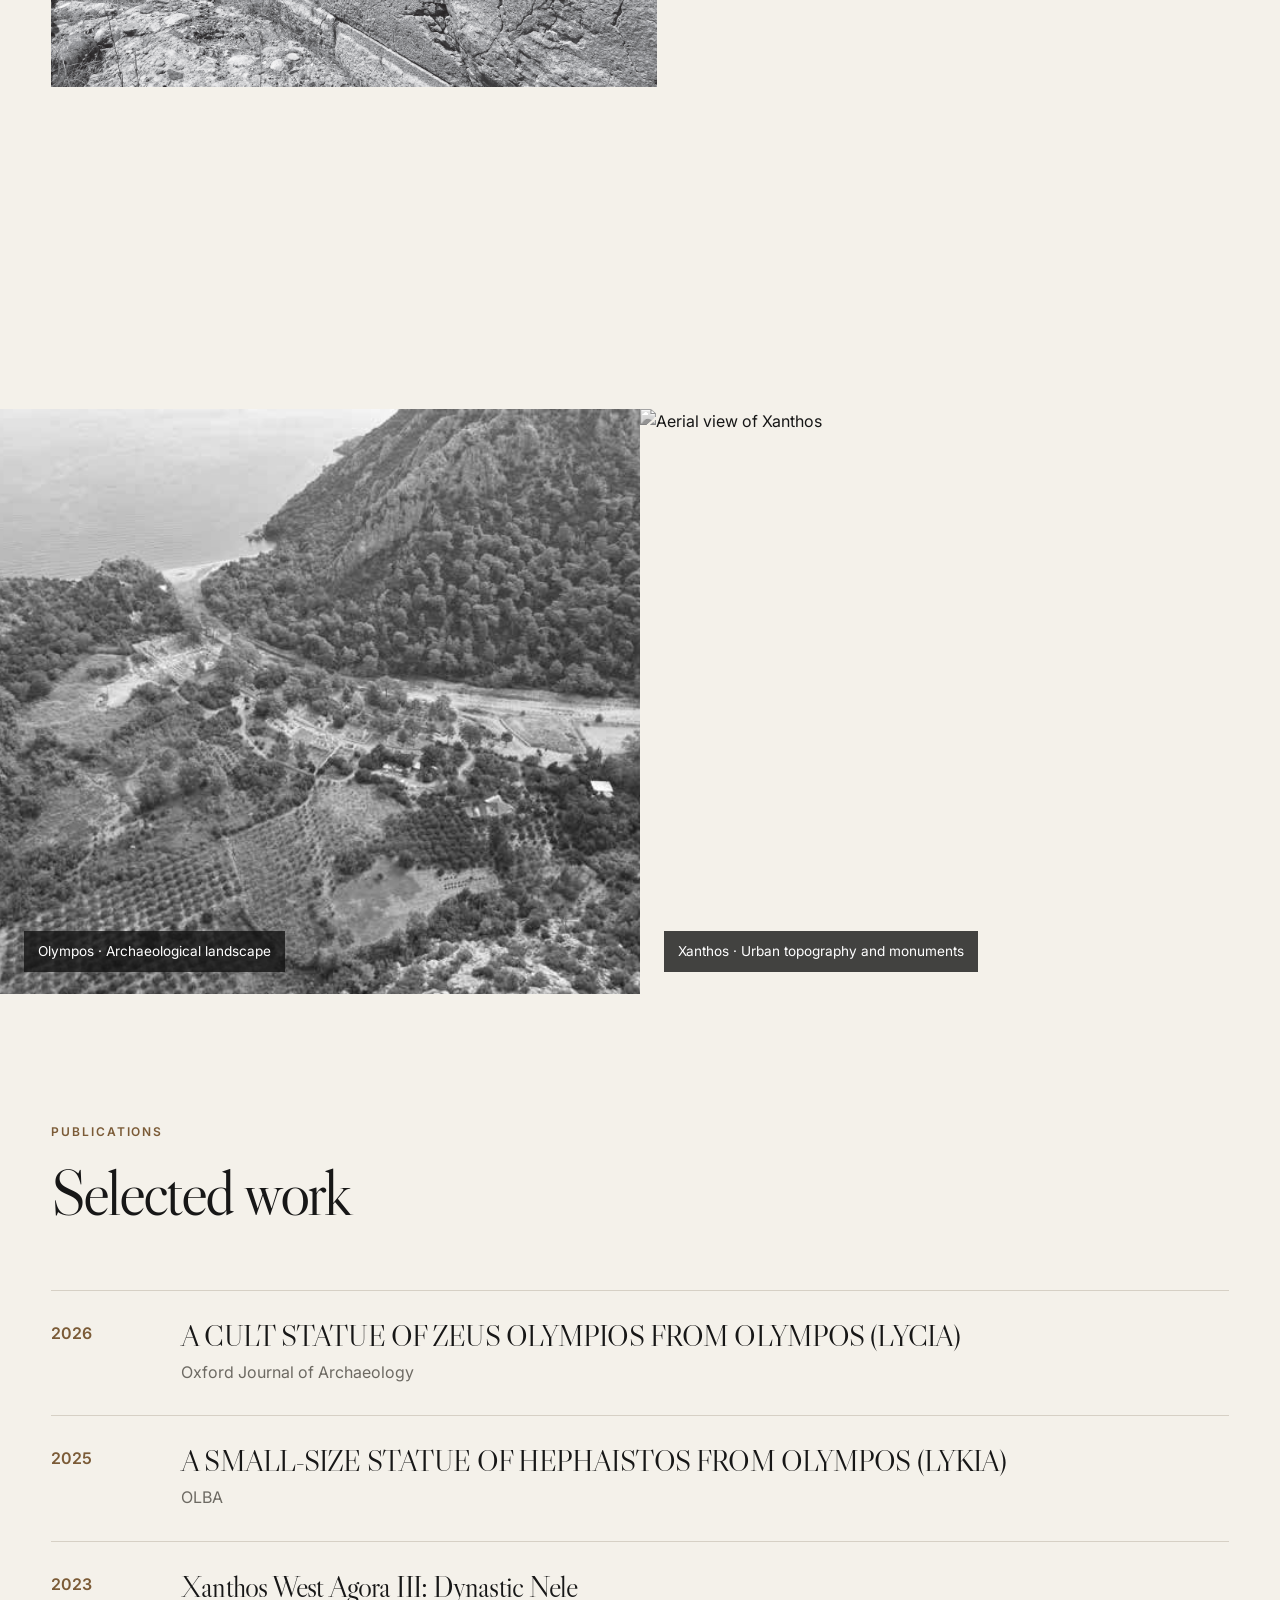
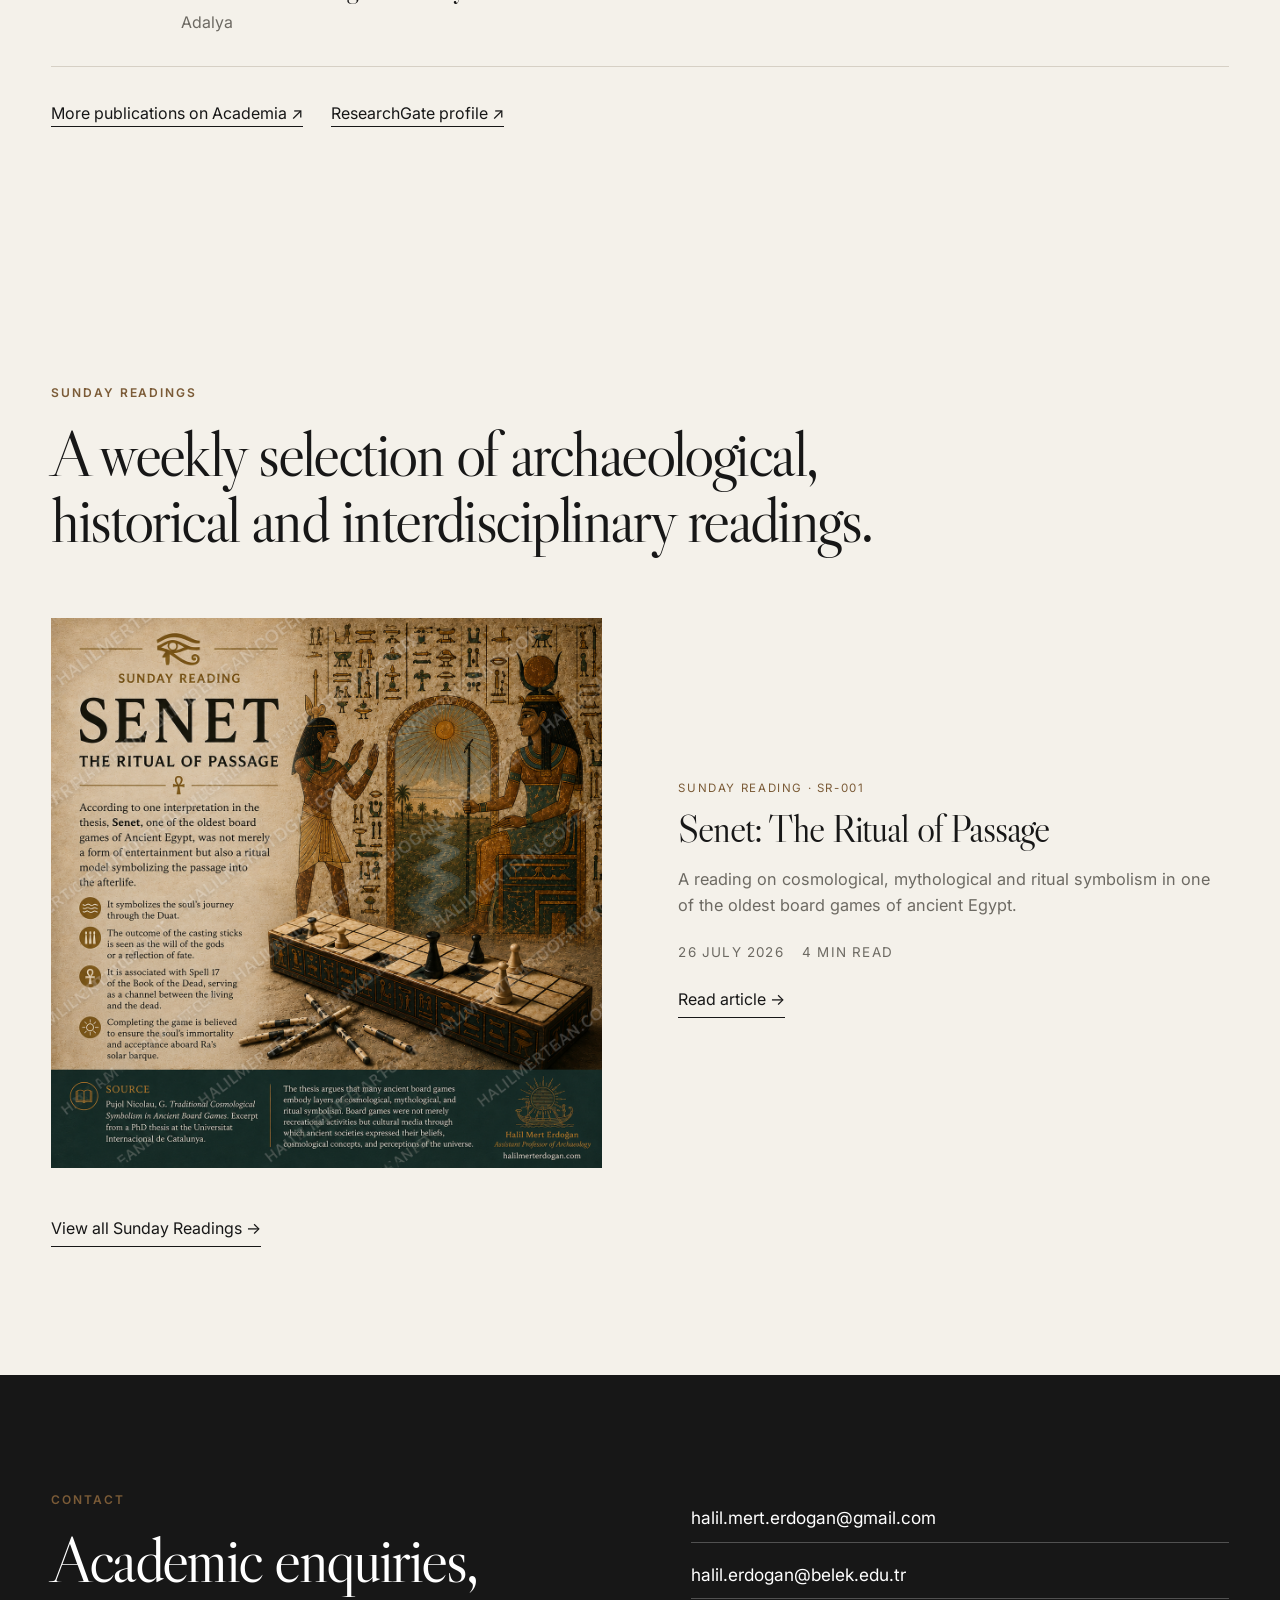
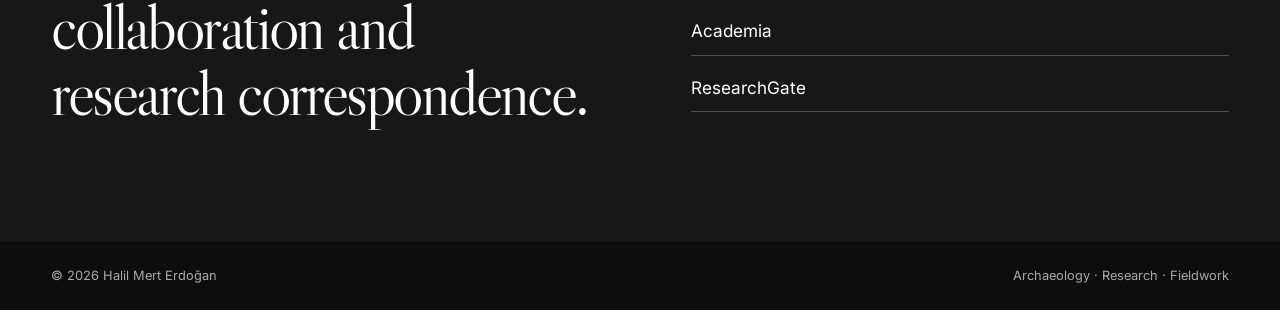
==== commit cdf93bd1: "Add Instagram icon to hero" ====
--- a/index.html
+++ b/index.html
@@ -10,7 +10,7 @@
   >
 
   <title>Halil Mert Erdoğan | Archaeologist</title>
-
+  <link rel="stylesheet" href="https://cdnjs.cloudflare.com/ajax/libs/font-awesome/6.7.2/css/all.min.css">
   <link rel="preconnect" href="https://fonts.googleapis.com">
   <link rel="preconnect" href="https://fonts.gstatic.com" crossorigin>
 
@@ -56,7 +56,19 @@
           Halil Mert<br>
           Erdoğan
         </h1>
-
+<div class="hero-social">
+
+
+
+<a href="https://www.instagram.com/halil.mert.erdogan/" target="_blank">
+
+<i class="fa-brands fa-instagram"></i>
+
+</a>
+
+
+
+</div>
         <p class="hero-line">
           Exploring the human past through archaeology.
         </p>
--- a/style.css
+++ b/style.css
@@ -13,3 +13,17 @@
 @media(max-width:850px){
   .reading-feature{grid-template-columns:1fr}
 }
+.hero-social{
+    margin:18px 0 20px;
+}
+
+.hero-social a{
+    color:#c6a15b;
+    font-size:1.6rem;
+    text-decoration:none;
+    transition:.3s ease;
+}
+
+.hero-social a:hover{
+    color:#ffffff;
+}
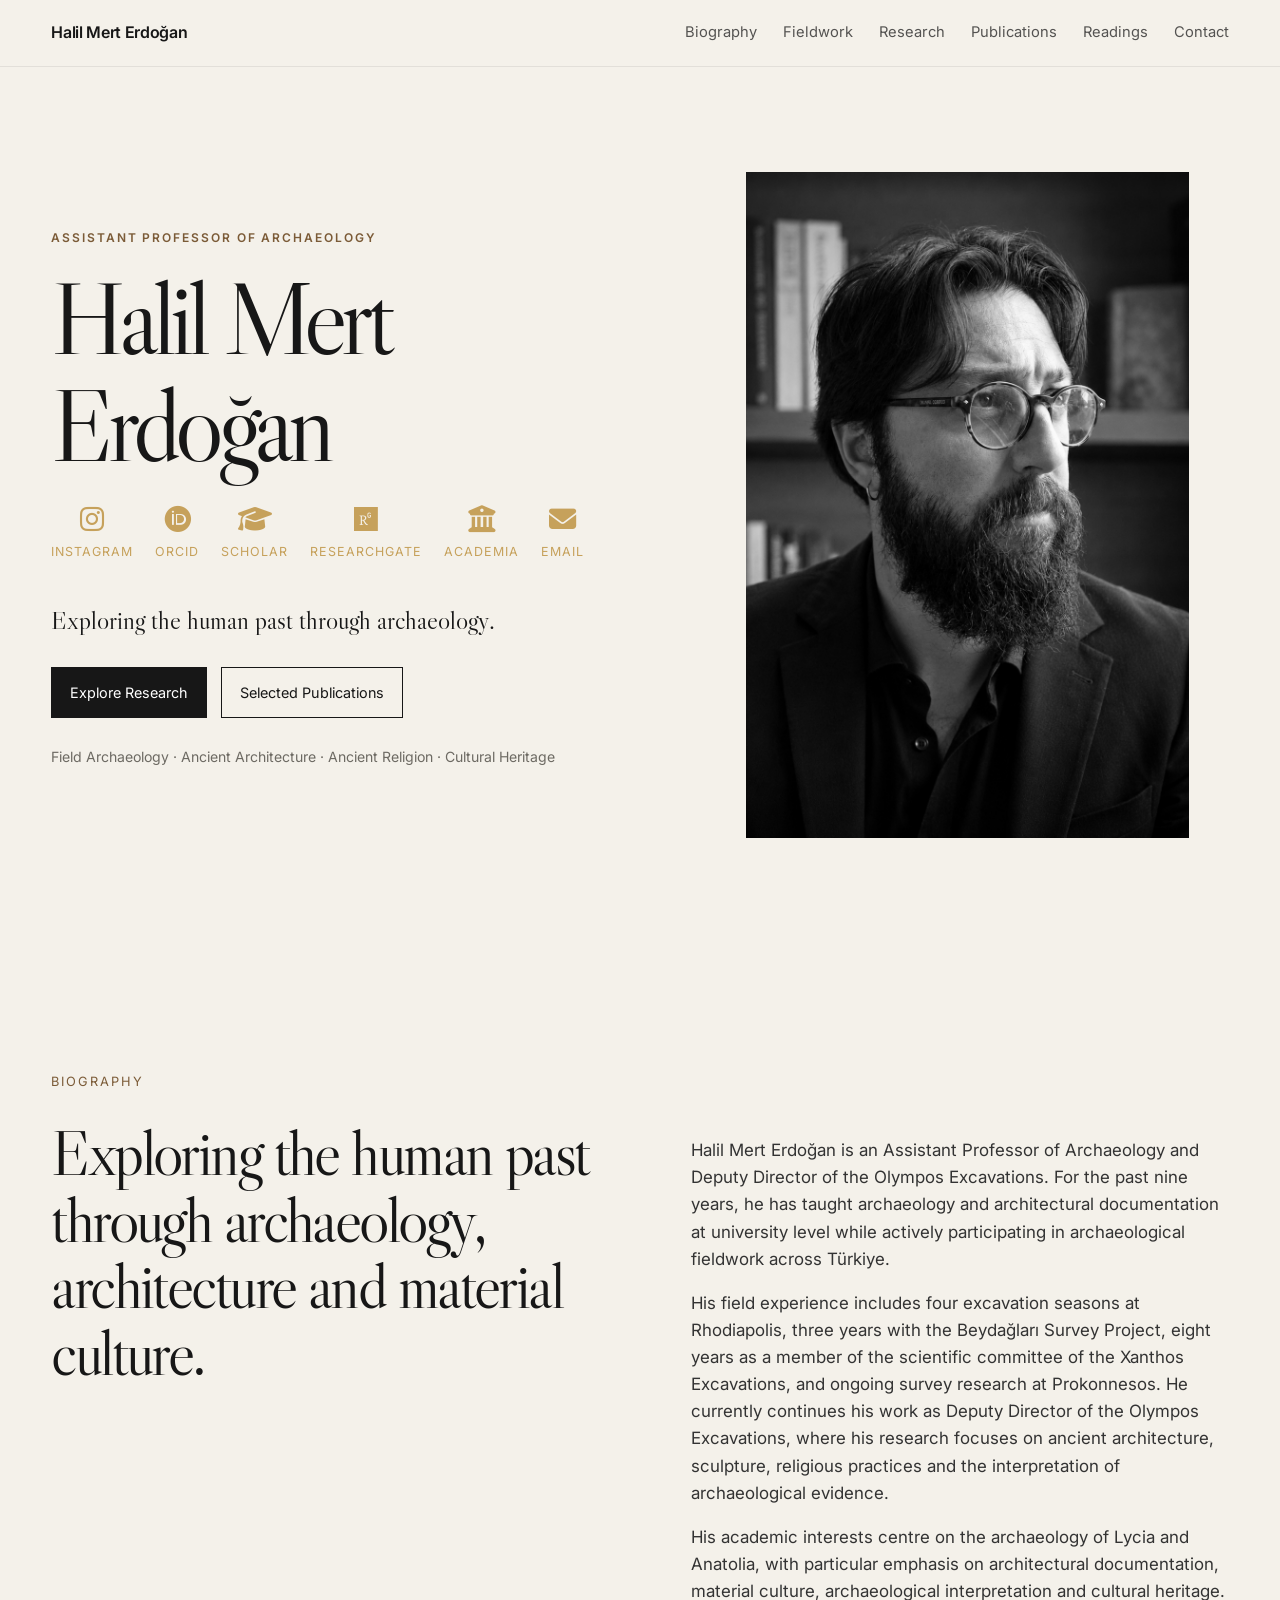
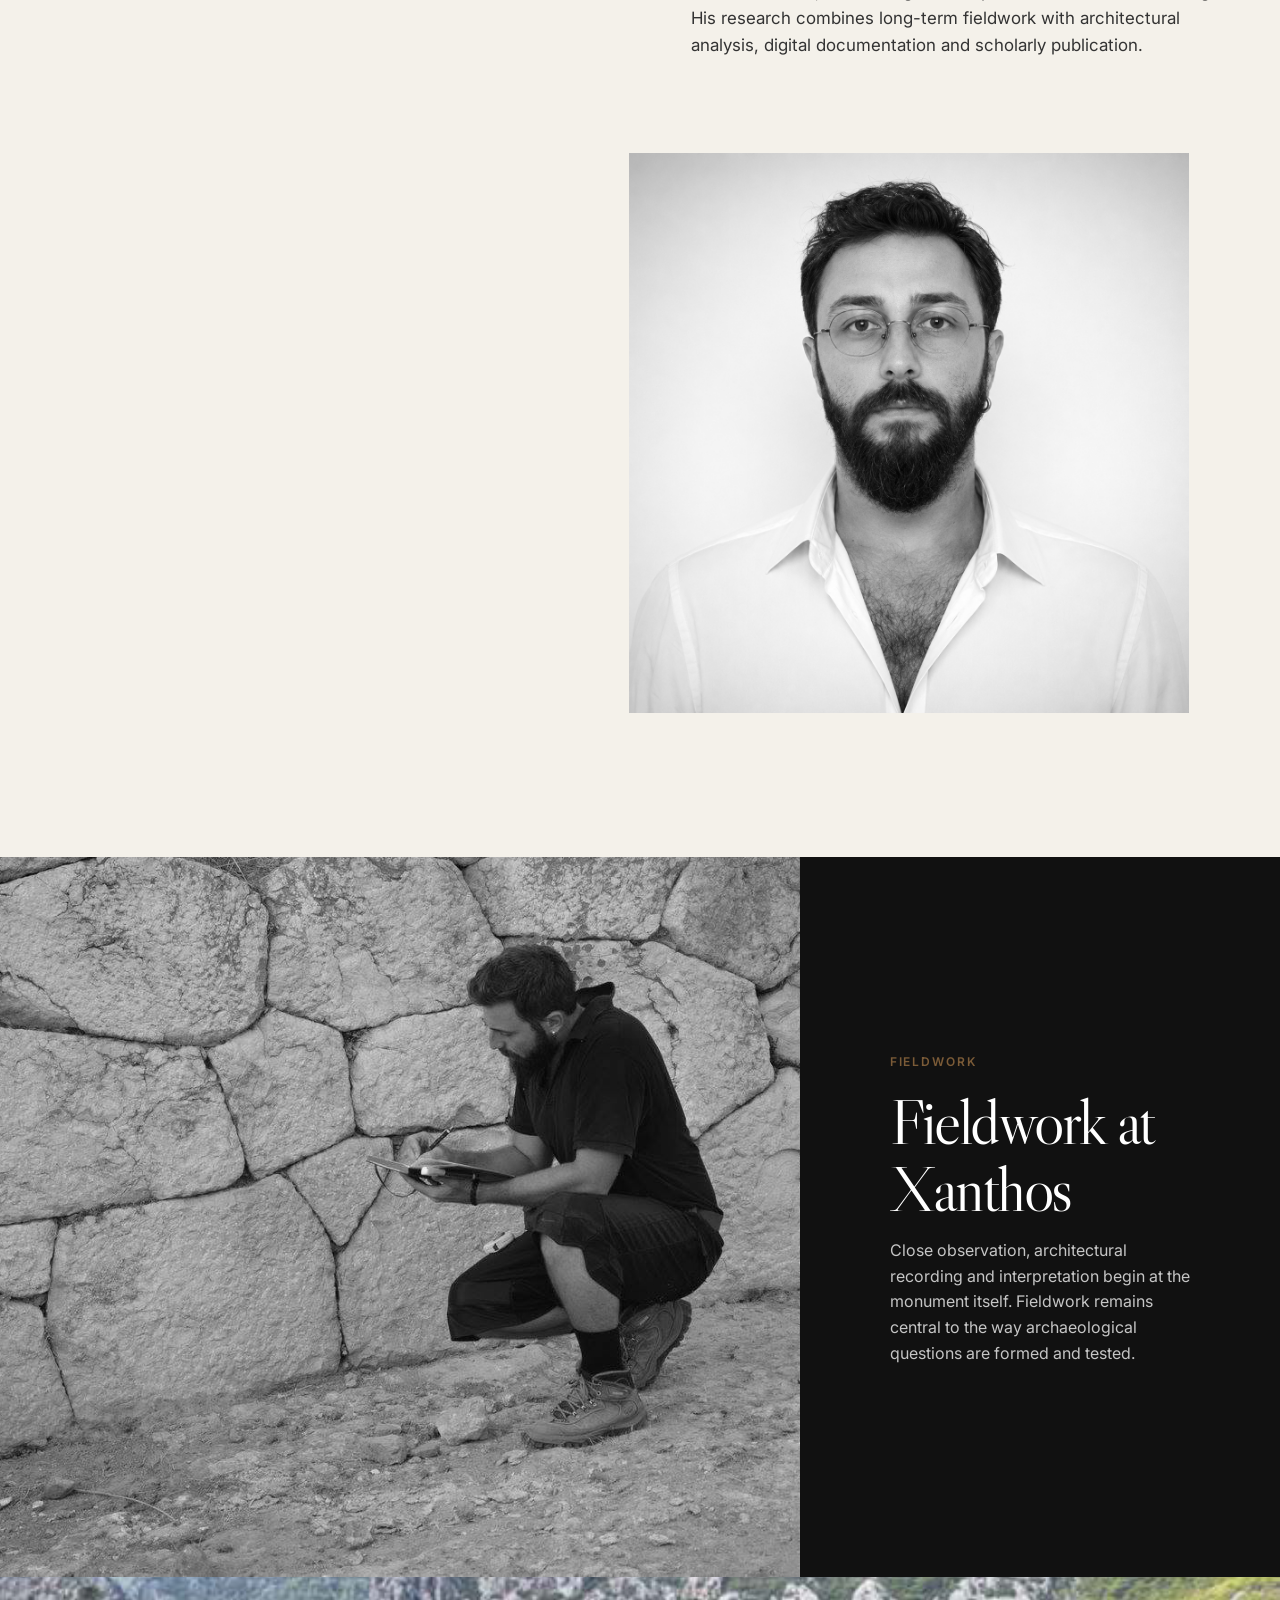
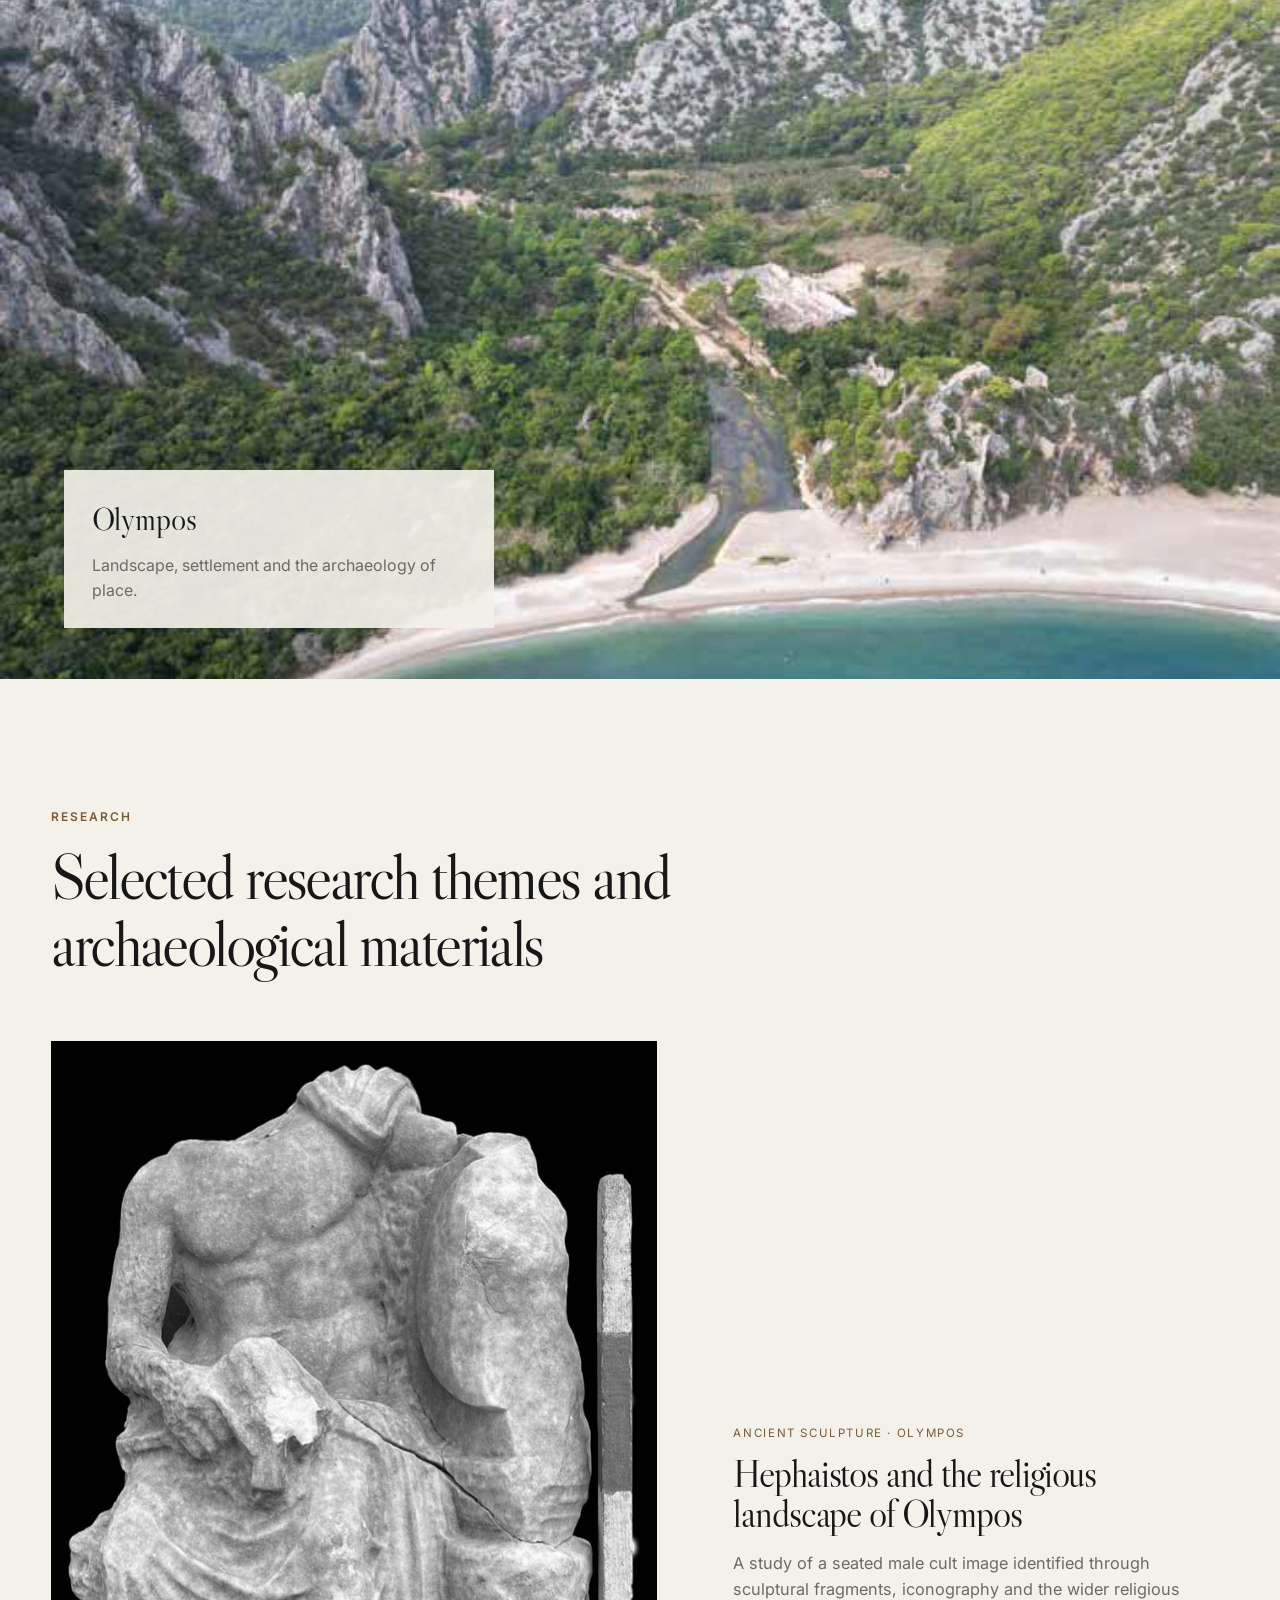
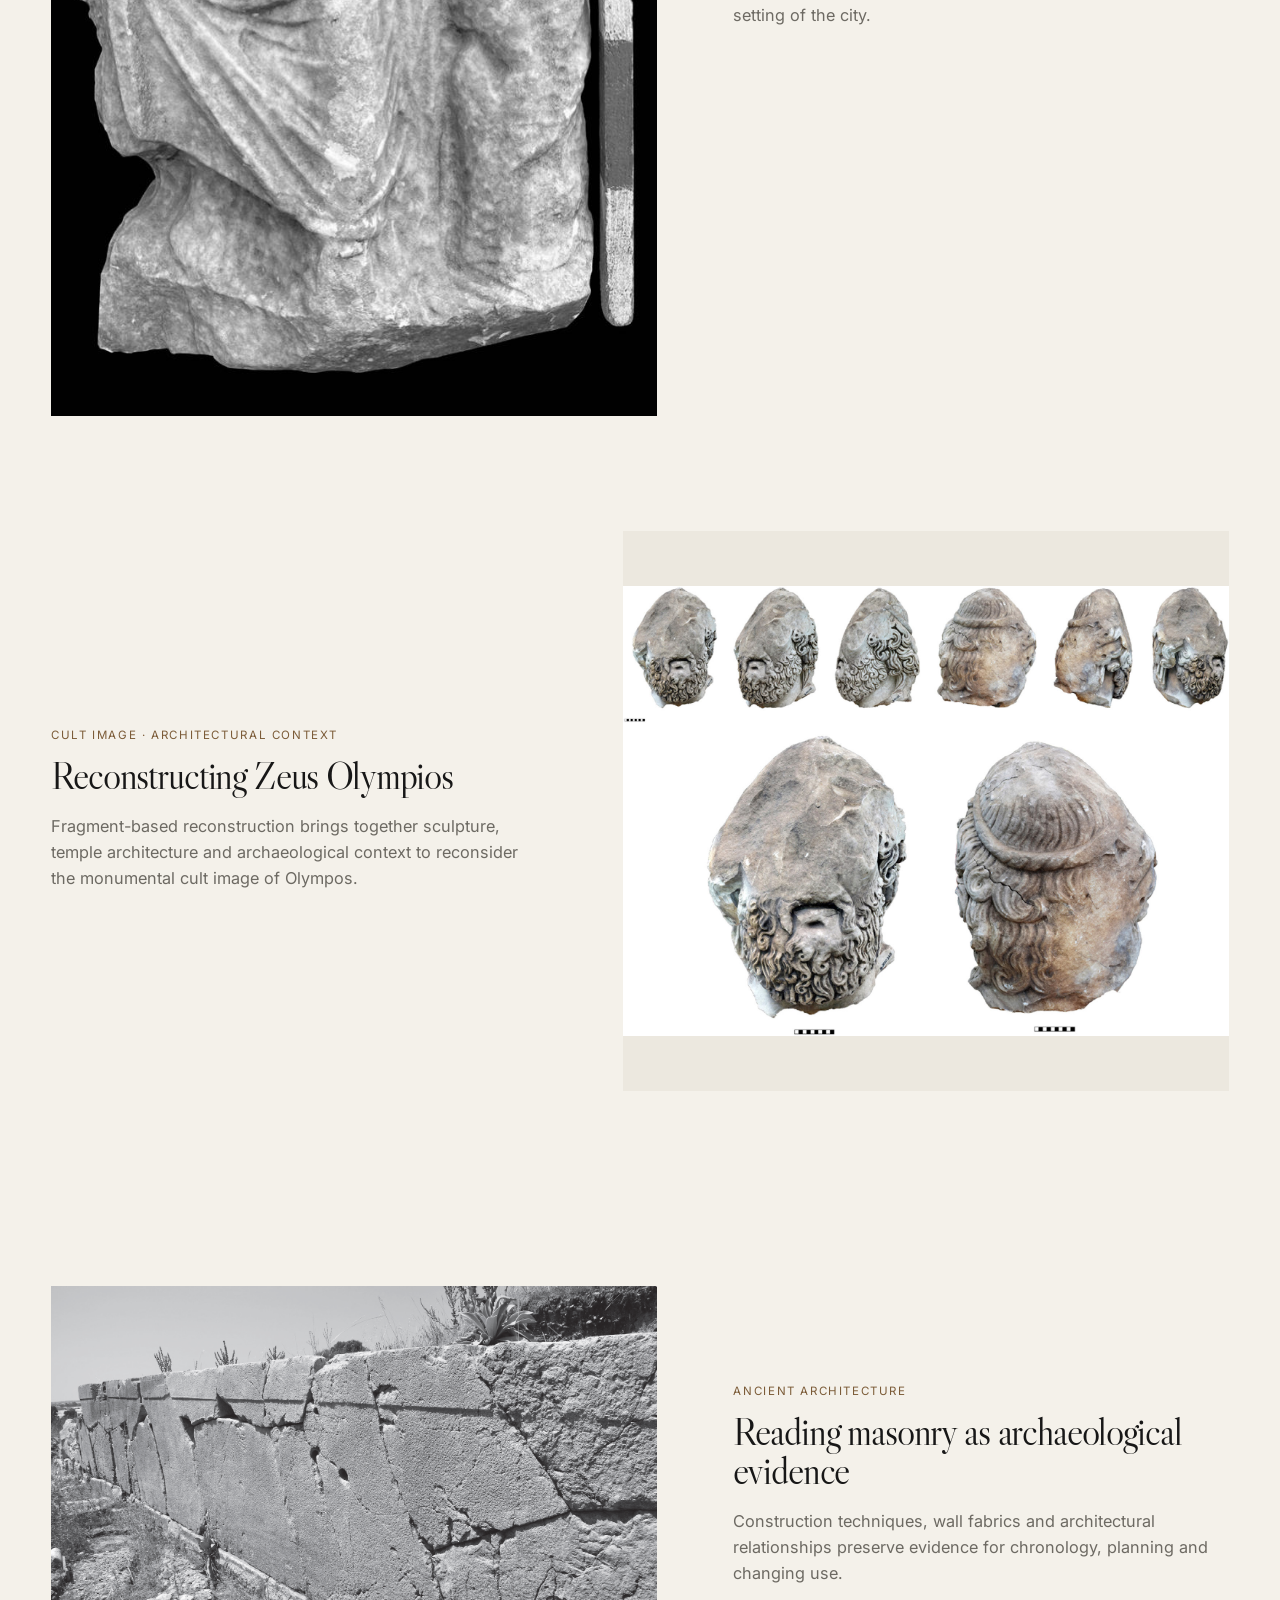
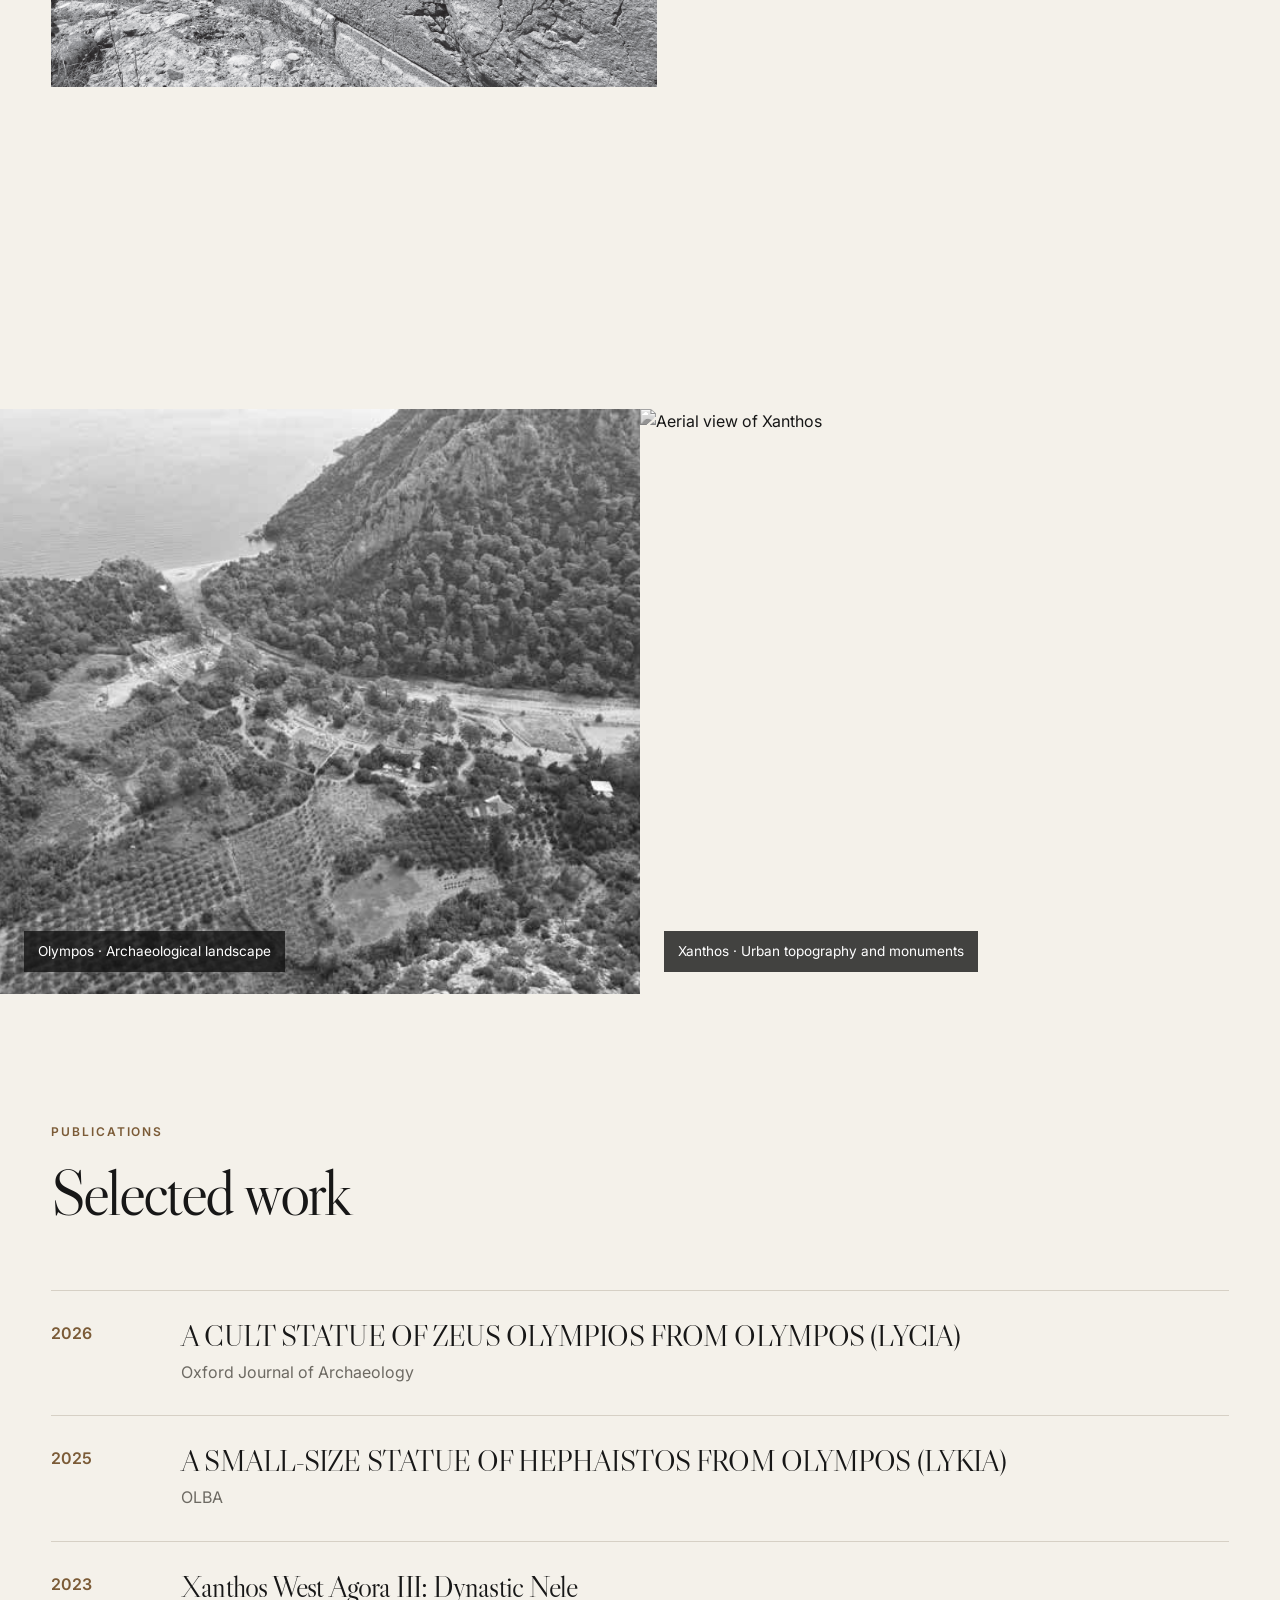
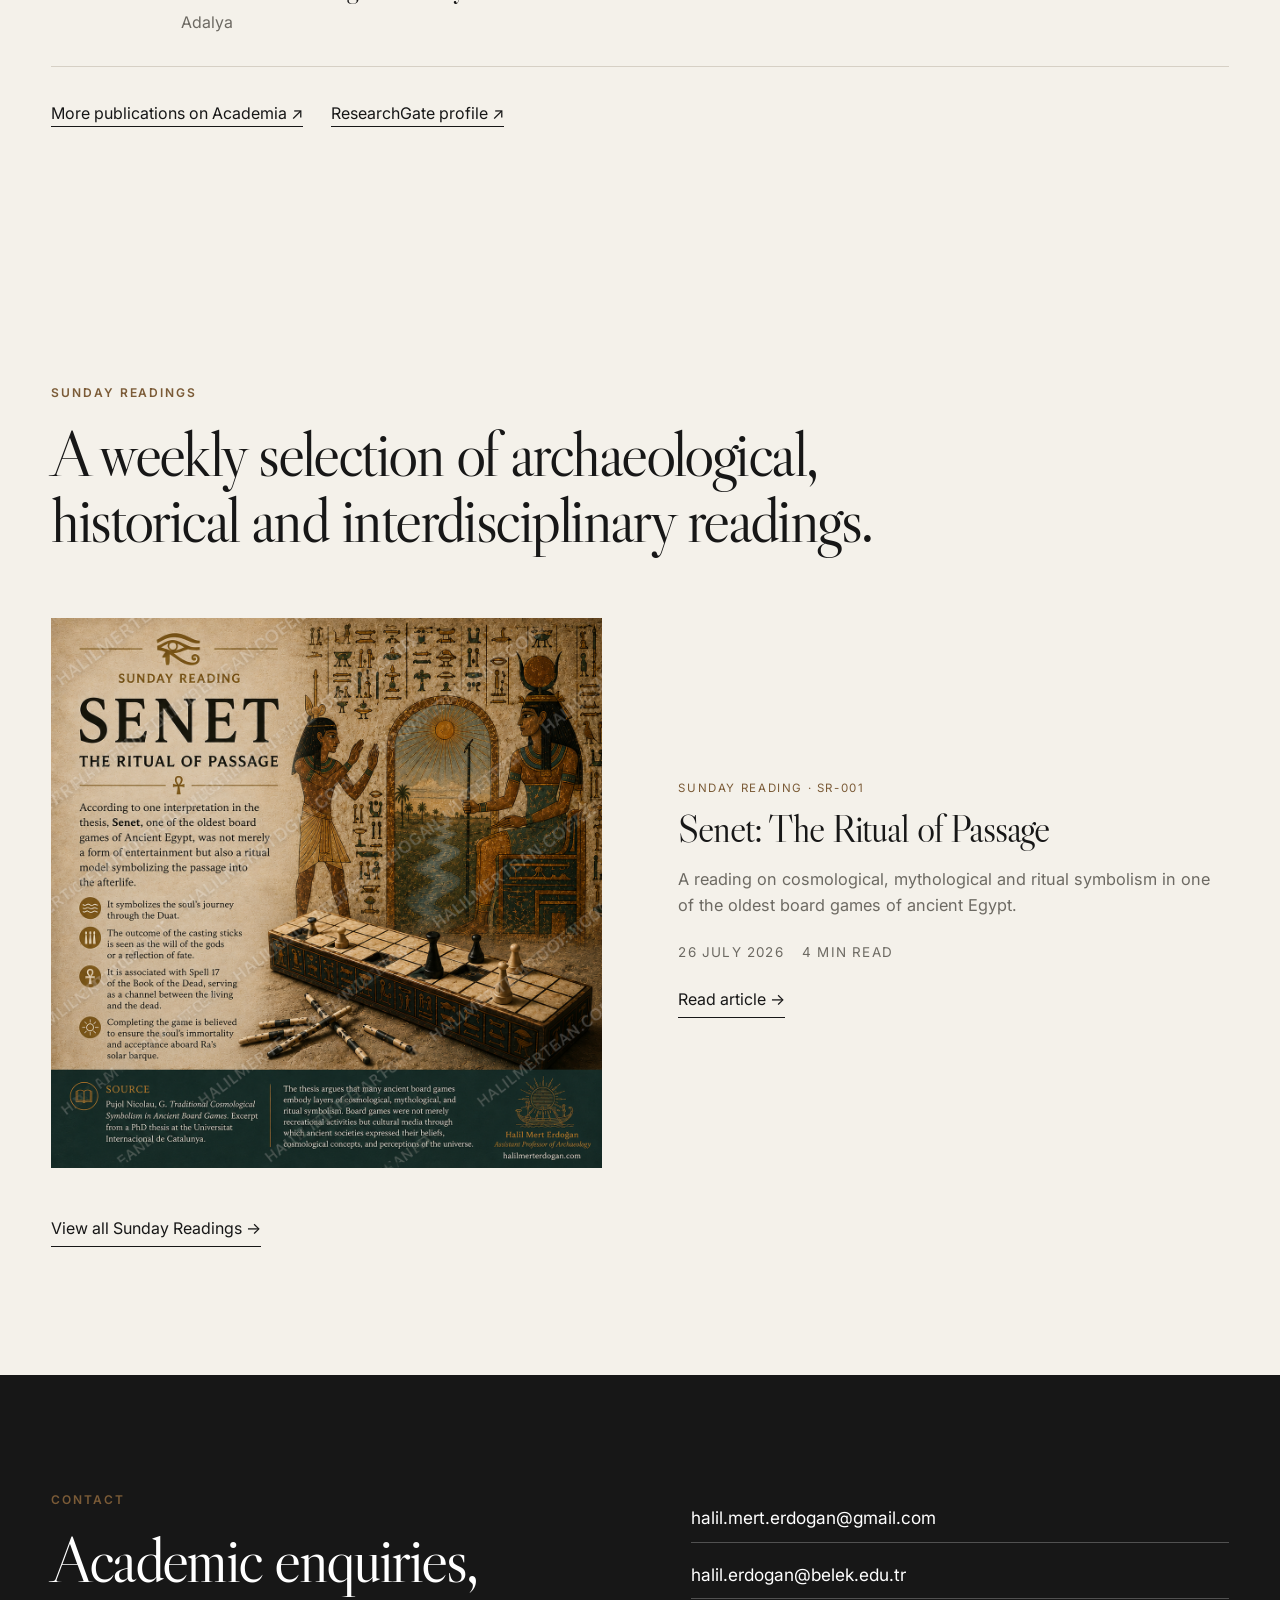
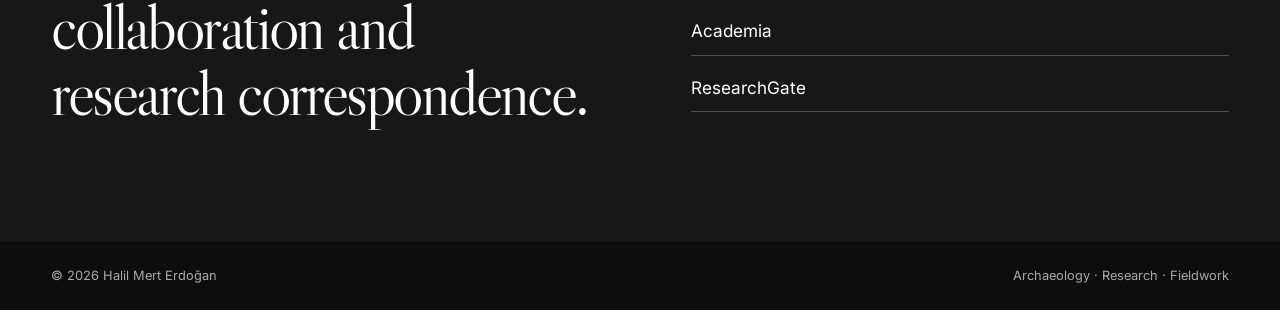
==== commit be57b526: "Add academic profile links" ====
--- a/index.html
+++ b/index.html
@@ -58,15 +58,35 @@
         </h1>
 <div class="hero-social">
 
-
-
-<a href="https://www.instagram.com/halil.mert.erdogan/" target="_blank">
-
-<i class="fa-brands fa-instagram"></i>
-
-</a>
-
-
+    <a href="https://www.instagram.com/halil.mert.erdogan/" target="_blank">
+        <i class="fa-brands fa-instagram"></i>
+        <span>Instagram</span>
+    </a>
+
+    <a href="https://orcid.org/0000-0002-8119-7196" target="_blank">
+        <i class="fa-brands fa-orcid"></i>
+        <span>ORCID</span>
+    </a>
+
+    <a href="https://scholar.google.com/citations?user=IefFNnAAAAAJ&hl=tr" target="_blank">
+        <i class="fa-solid fa-graduation-cap"></i>
+        <span>Scholar</span>
+    </a>
+
+    <a href="https://www.researchgate.net/profile/Halil-Erdogan-3?ev=hdr_xprf" target="_blank">
+        <i class="fa-brands fa-researchgate"></i>
+        <span>ResearchGate</span>
+    </a>
+
+    <a href="https://akev.academia.edu/HMertErdo%C4%9Fan" target="_blank">
+        <i class="fa-solid fa-building-columns"></i>
+        <span>Academia</span>
+    </a>
+
+    <a href="mailto:halil.mert.erdogan@gmail.com">
+        <i class="fa-solid fa-envelope"></i>
+        <span>Email</span>
+    </a>
 
 </div>
         <p class="hero-line">
--- a/style.css
+++ b/style.css
@@ -14,16 +14,35 @@
   .reading-feature{grid-template-columns:1fr}
 }
 .hero-social{
-    margin:18px 0 20px;
+    display:flex;
+    flex-wrap:wrap;
+    gap:22px;
+    margin:28px 0 38px;
 }
 
 .hero-social a{
+    display:flex;
+    flex-direction:column;
+    align-items:center;
+    gap:8px;
+
     color:#c6a15b;
-    font-size:1.6rem;
     text-decoration:none;
-    transition:.3s ease;
+
+    transition:.25s ease;
+}
+
+.hero-social i{
+    font-size:1.7rem;
+}
+
+.hero-social span{
+    font-size:.78rem;
+    letter-spacing:1px;
+    text-transform:uppercase;
 }
 
 .hero-social a:hover{
-    color:#ffffff;
+    color:#111;
+    transform:translateY(-3px);
 }
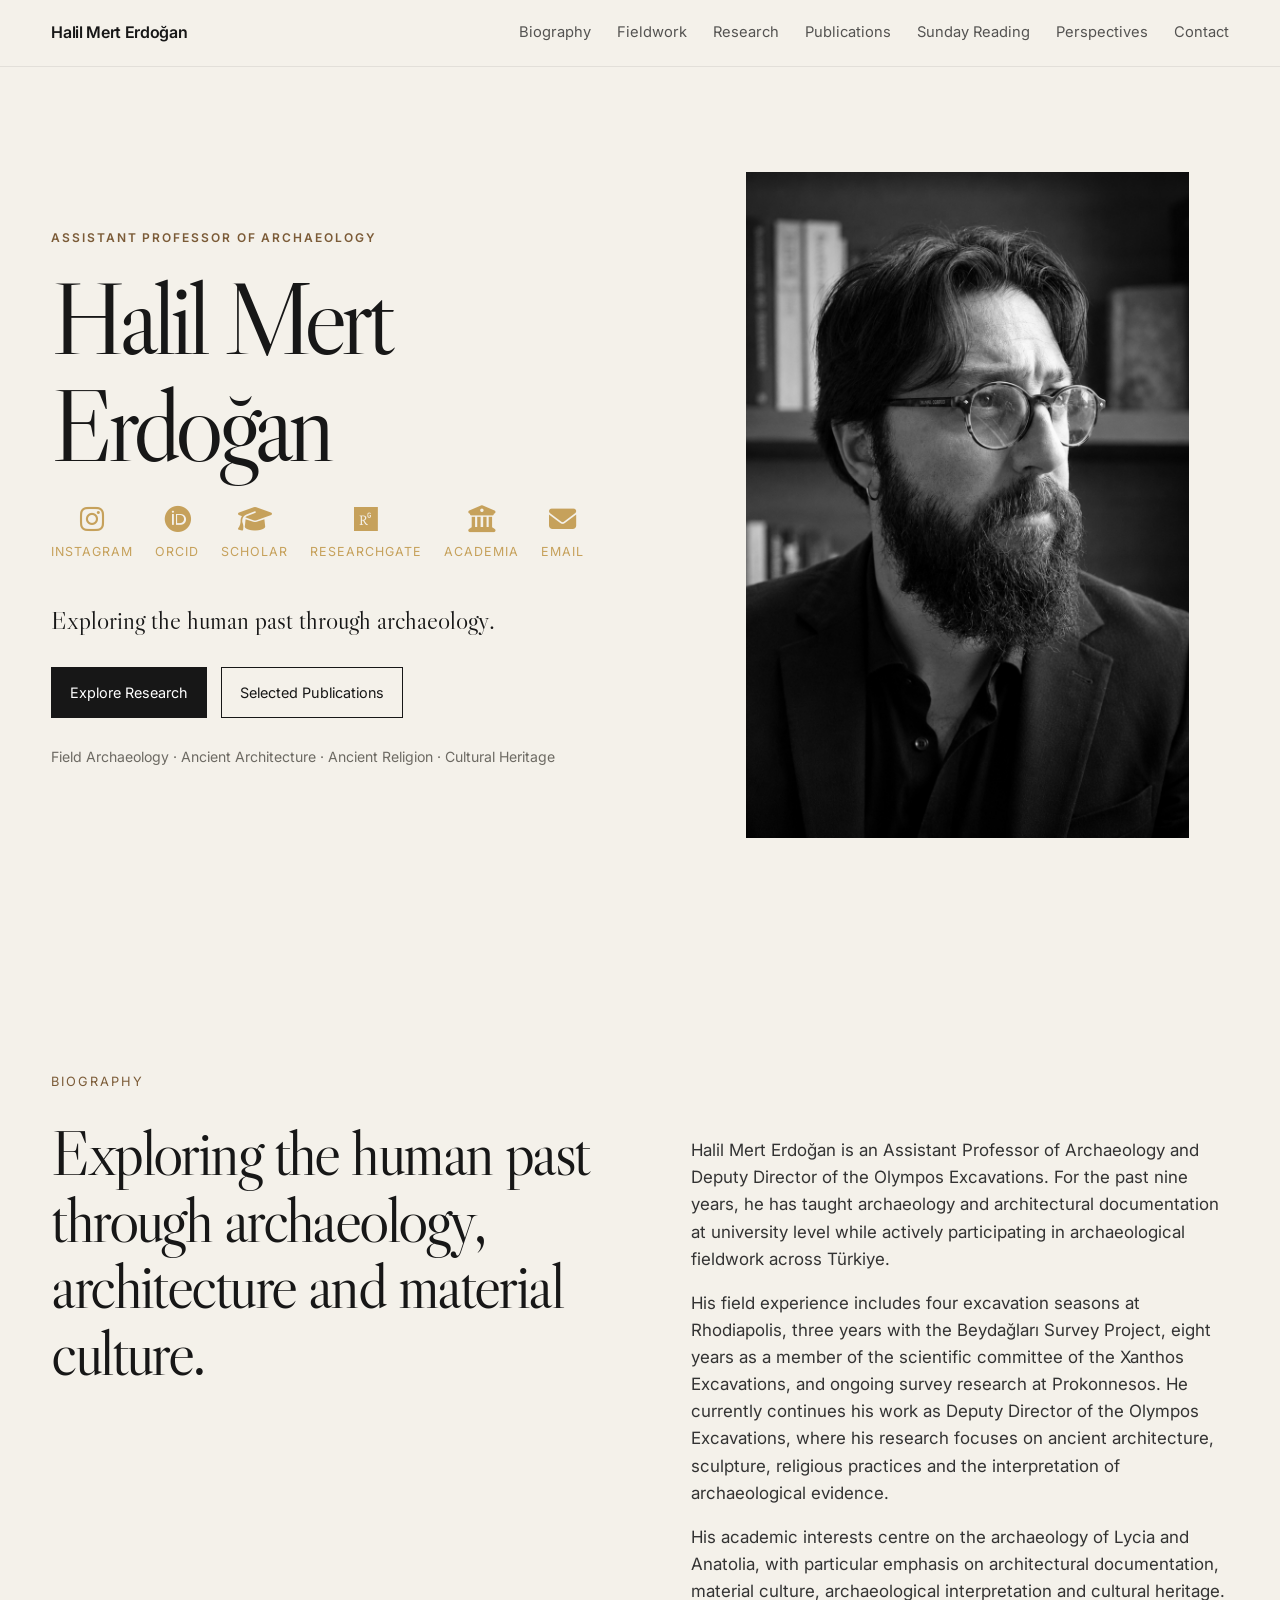
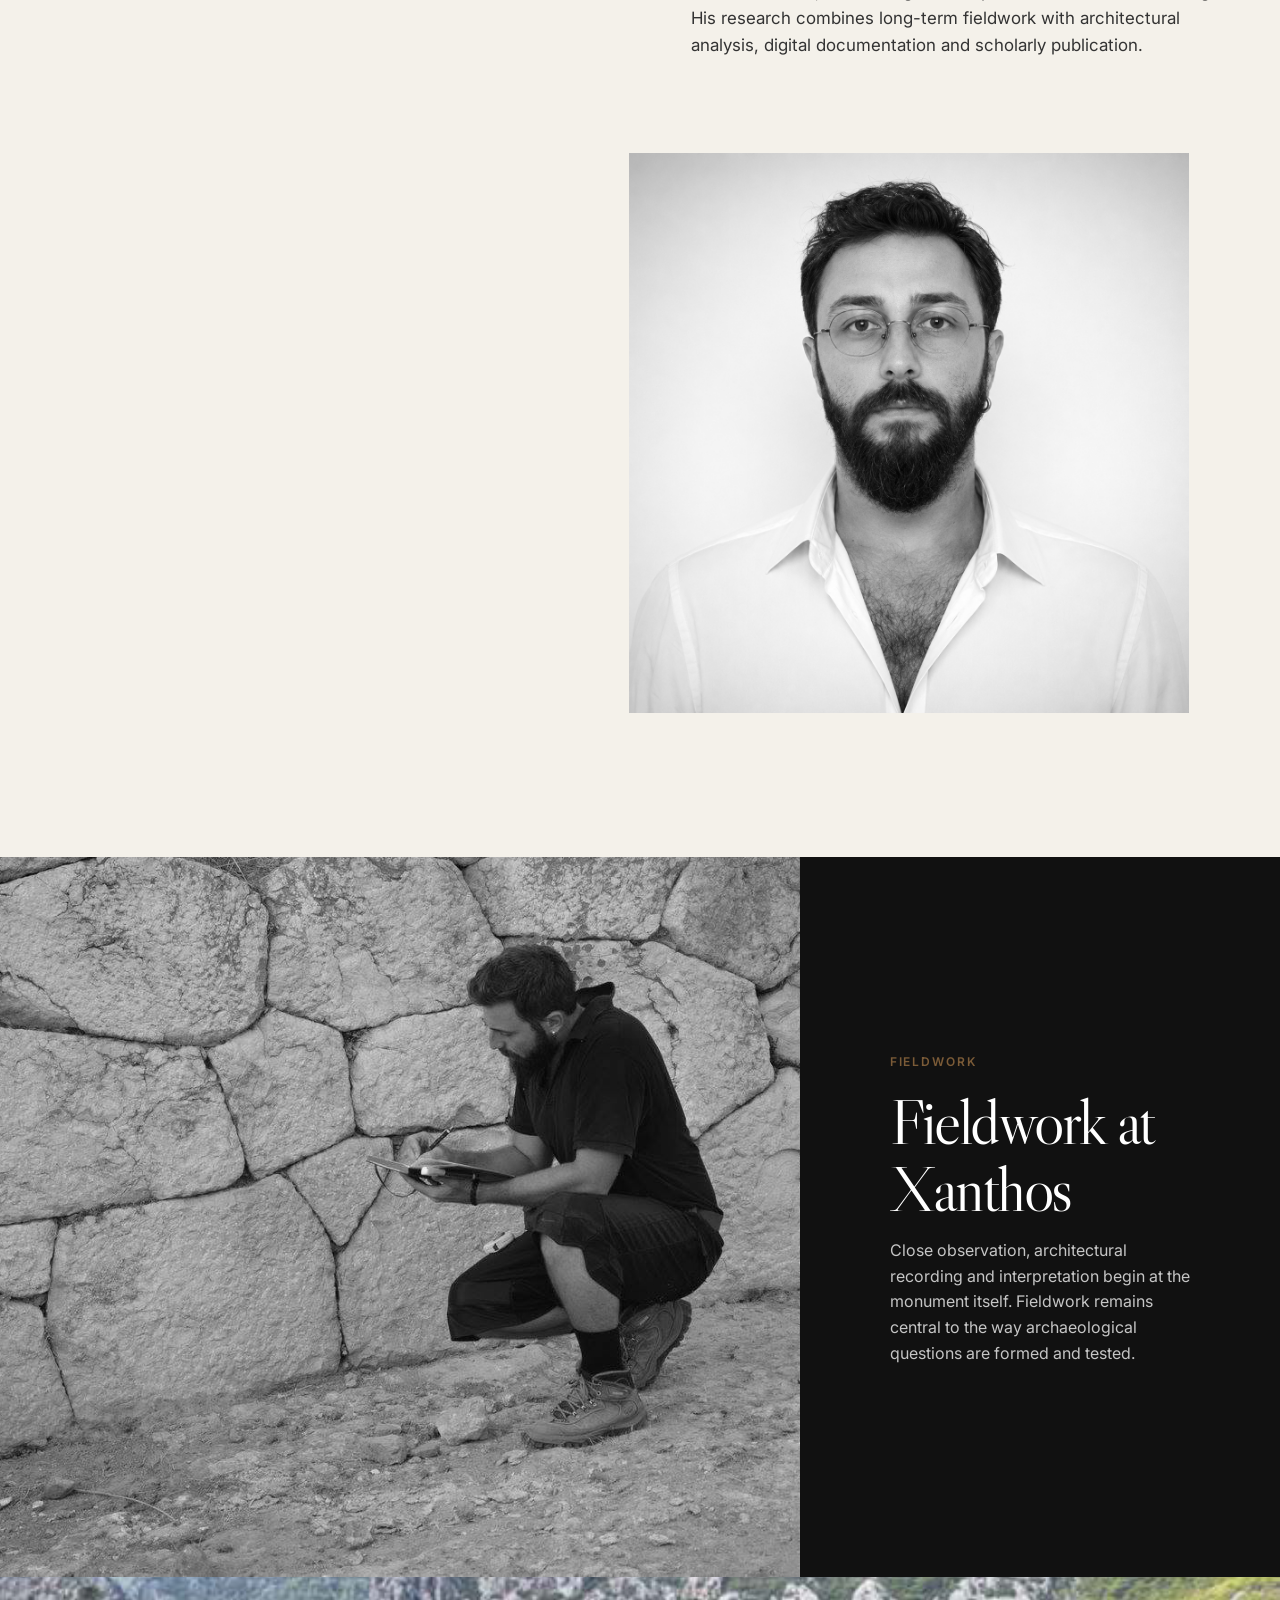
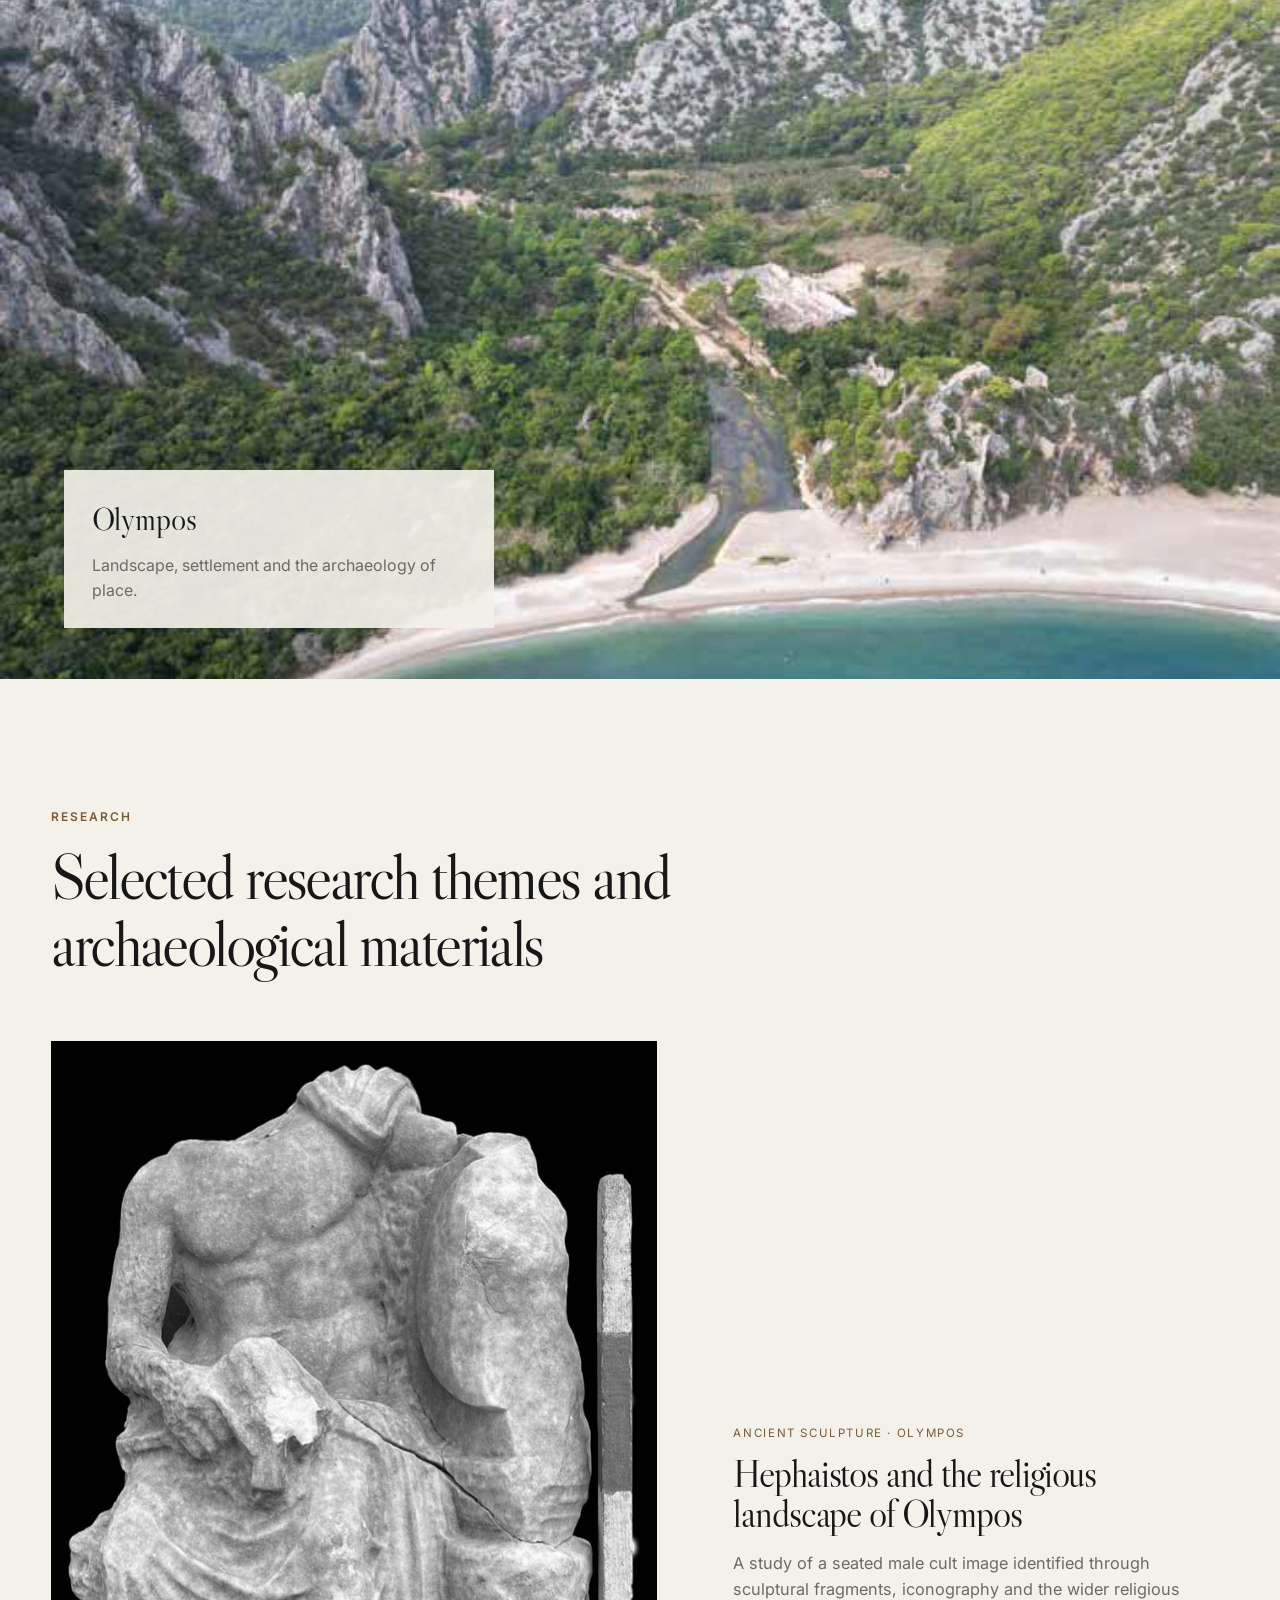
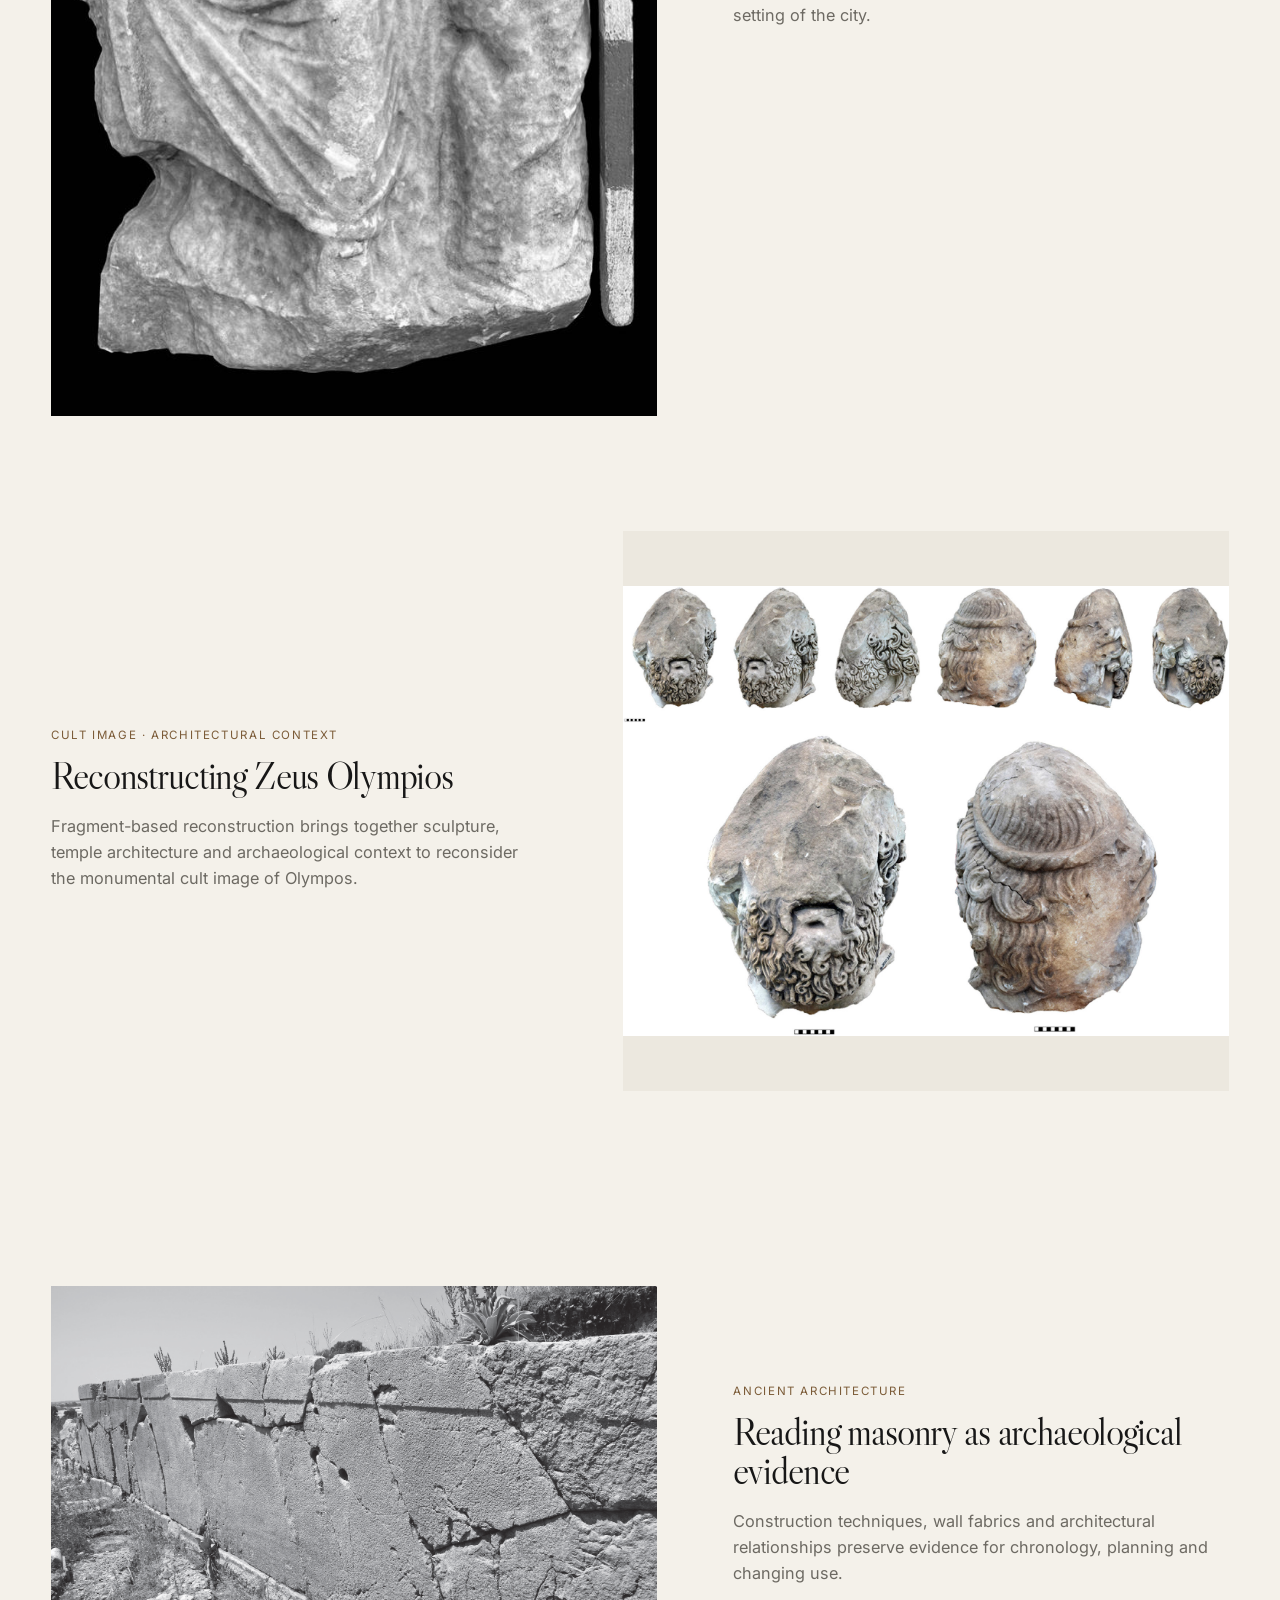
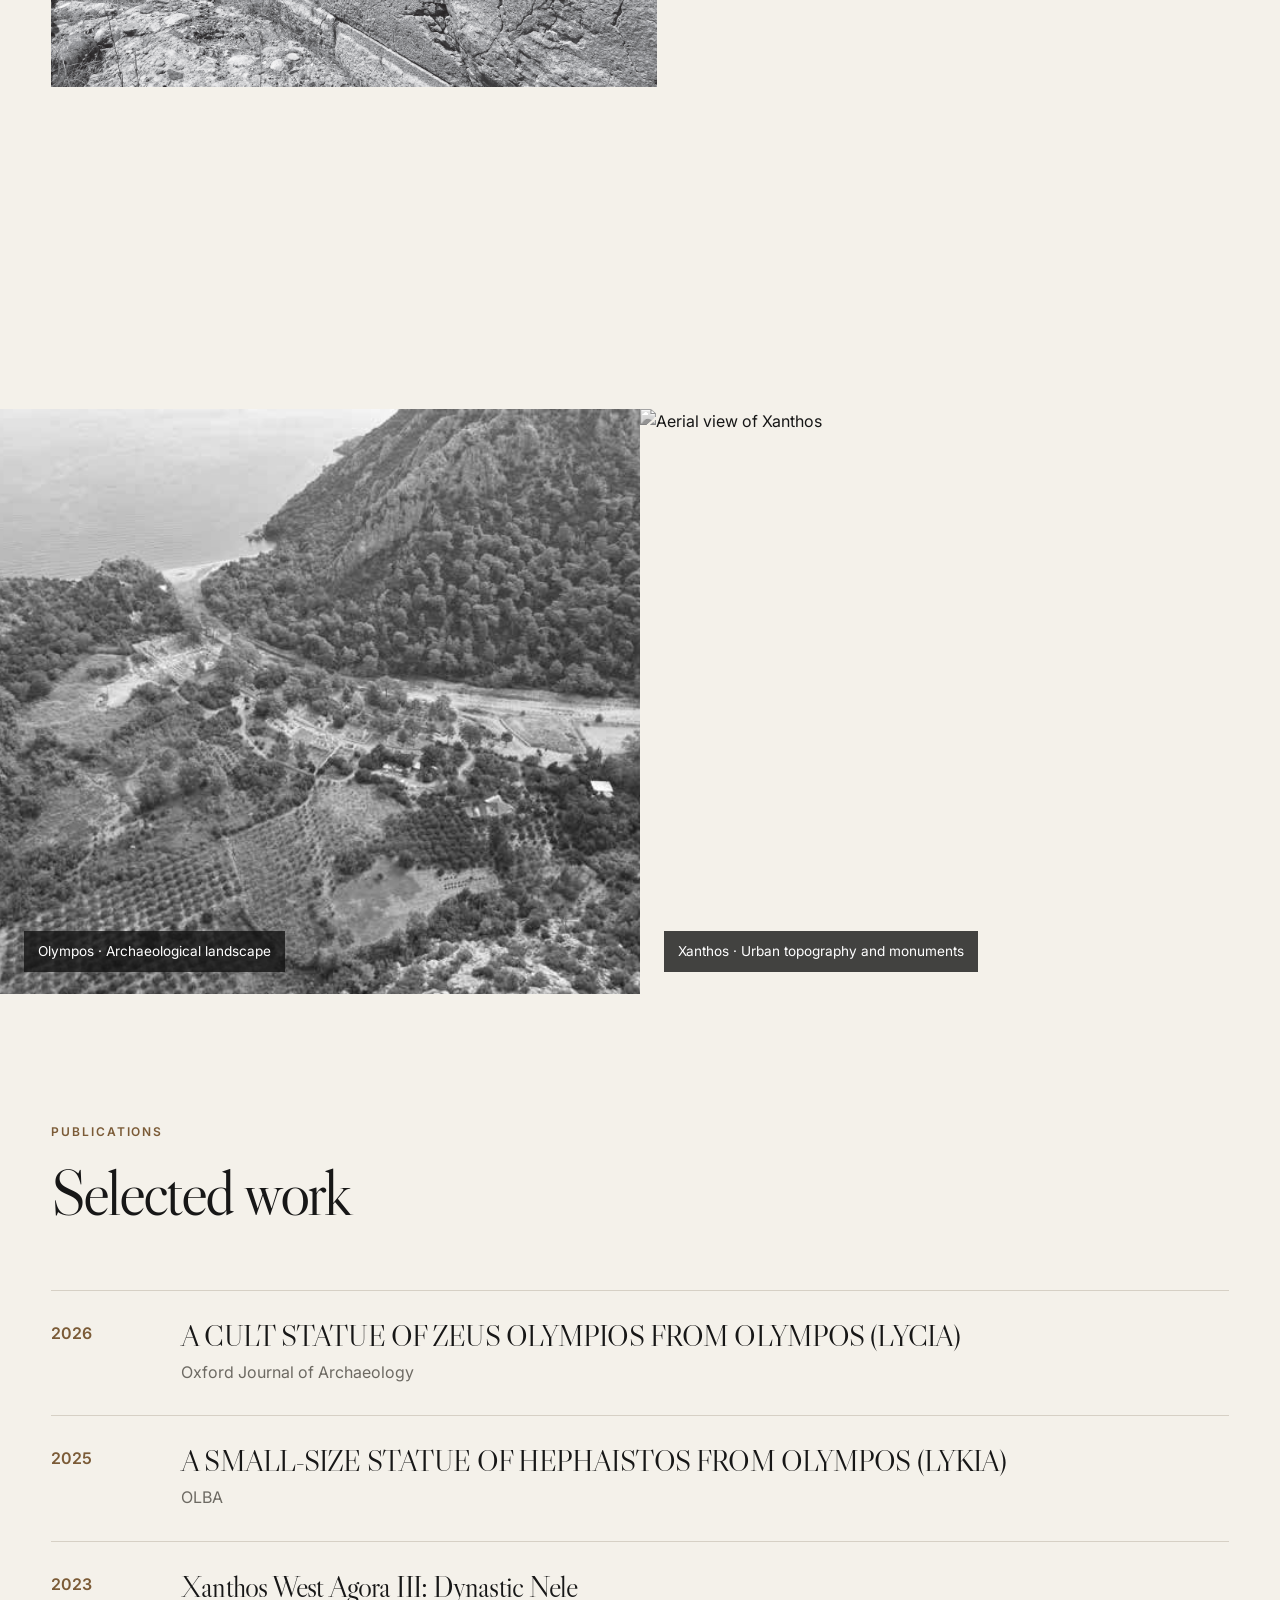
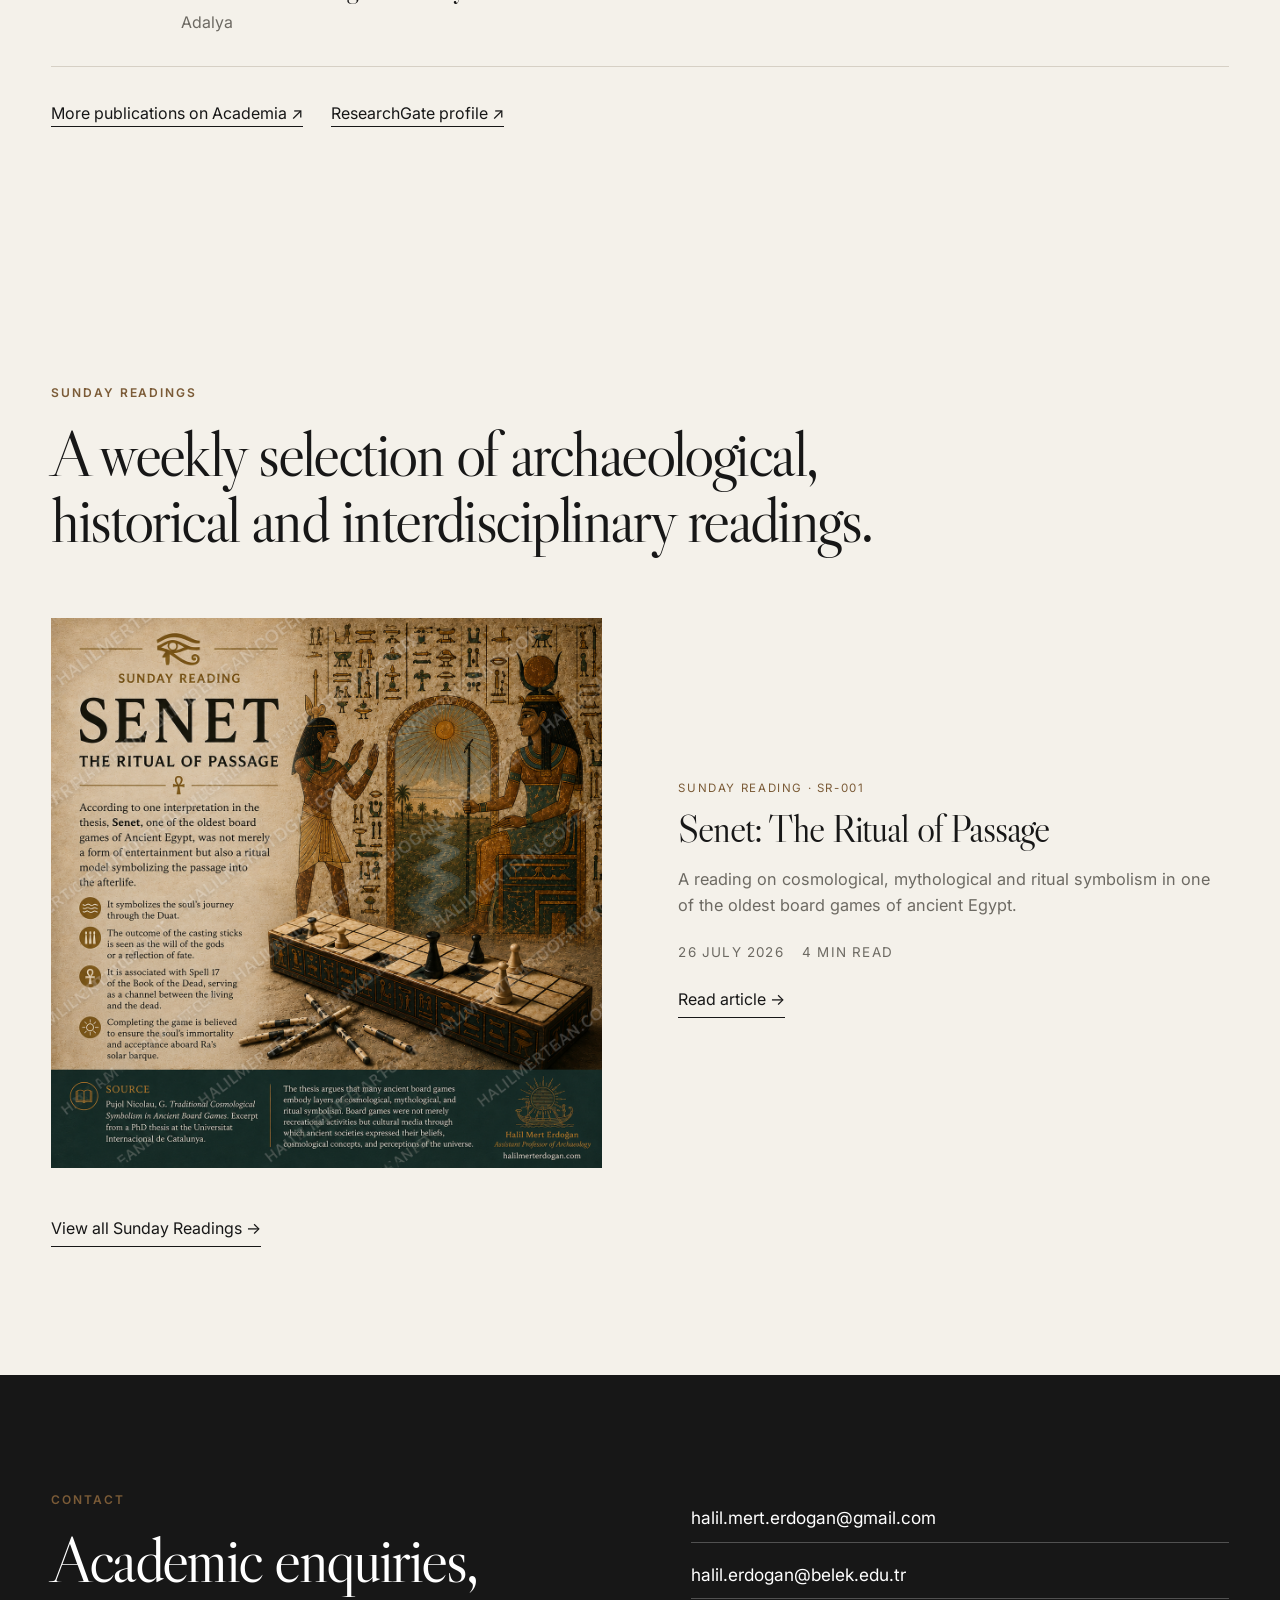
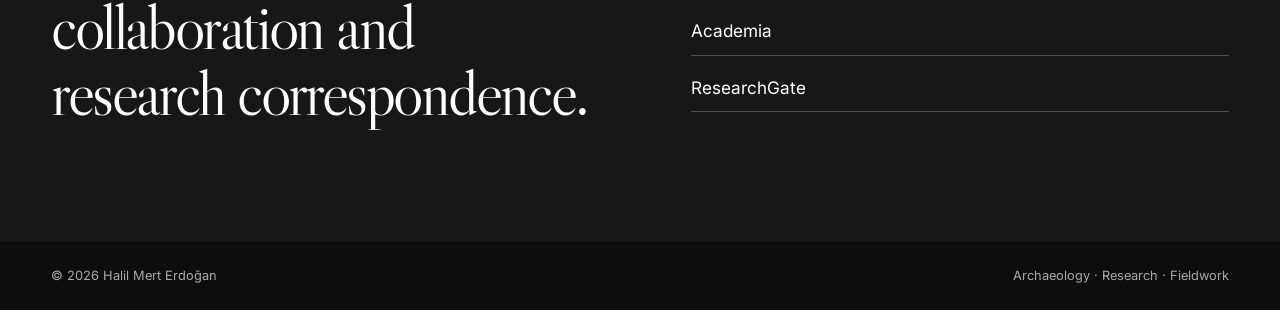
==== commit 2f361397: "Add Perspectives section and first essay" ====
--- a/index.html
+++ b/index.html
@@ -40,9 +40,10 @@
       <a href="#fieldwork">Fieldwork</a>
       <a href="#research">Research</a>
       <a href="#publications">Publications</a>
-      <a href="readings/">Readings</a>
+      <a href="readings/">Sunday Reading</a>
+      <a href="essays/">Perspectives</a>
       <a href="#contact">Contact</a>
-    </nav>
+</nav>
   </header>
 
   <main id="top">
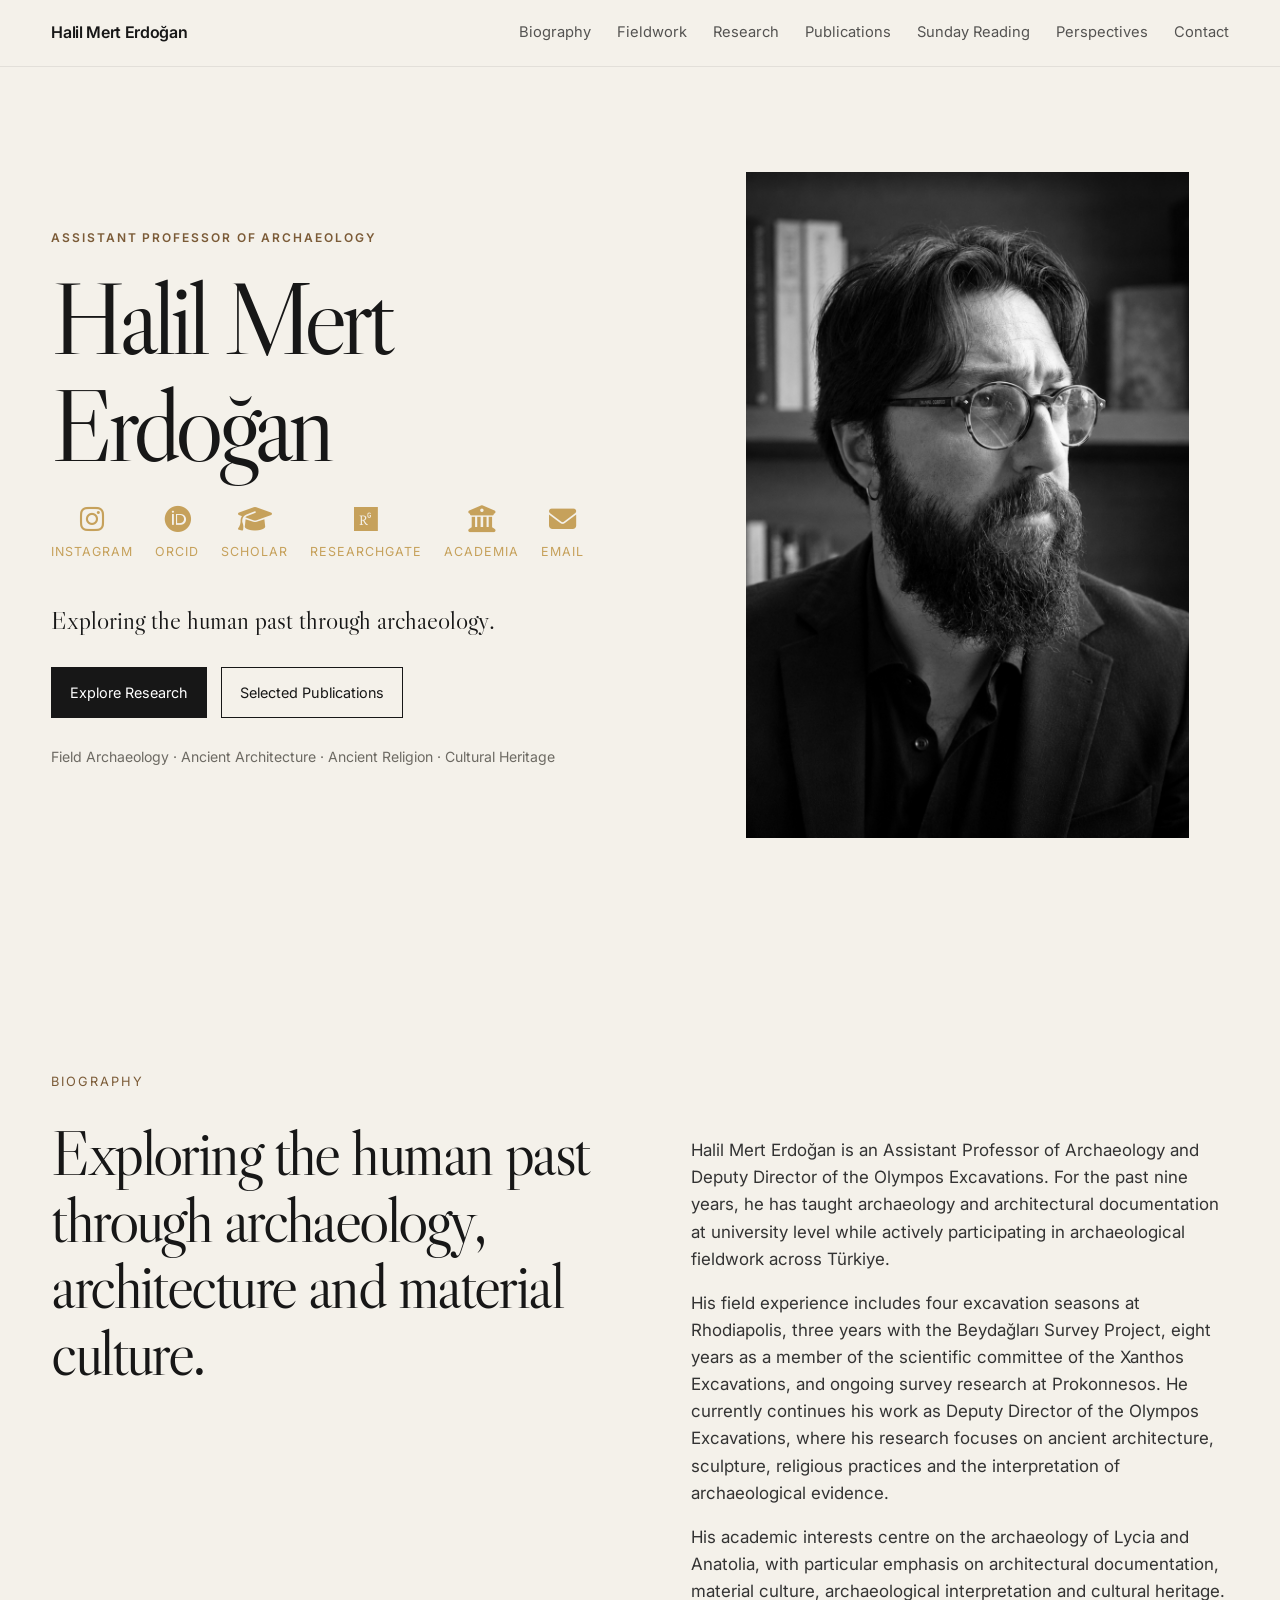
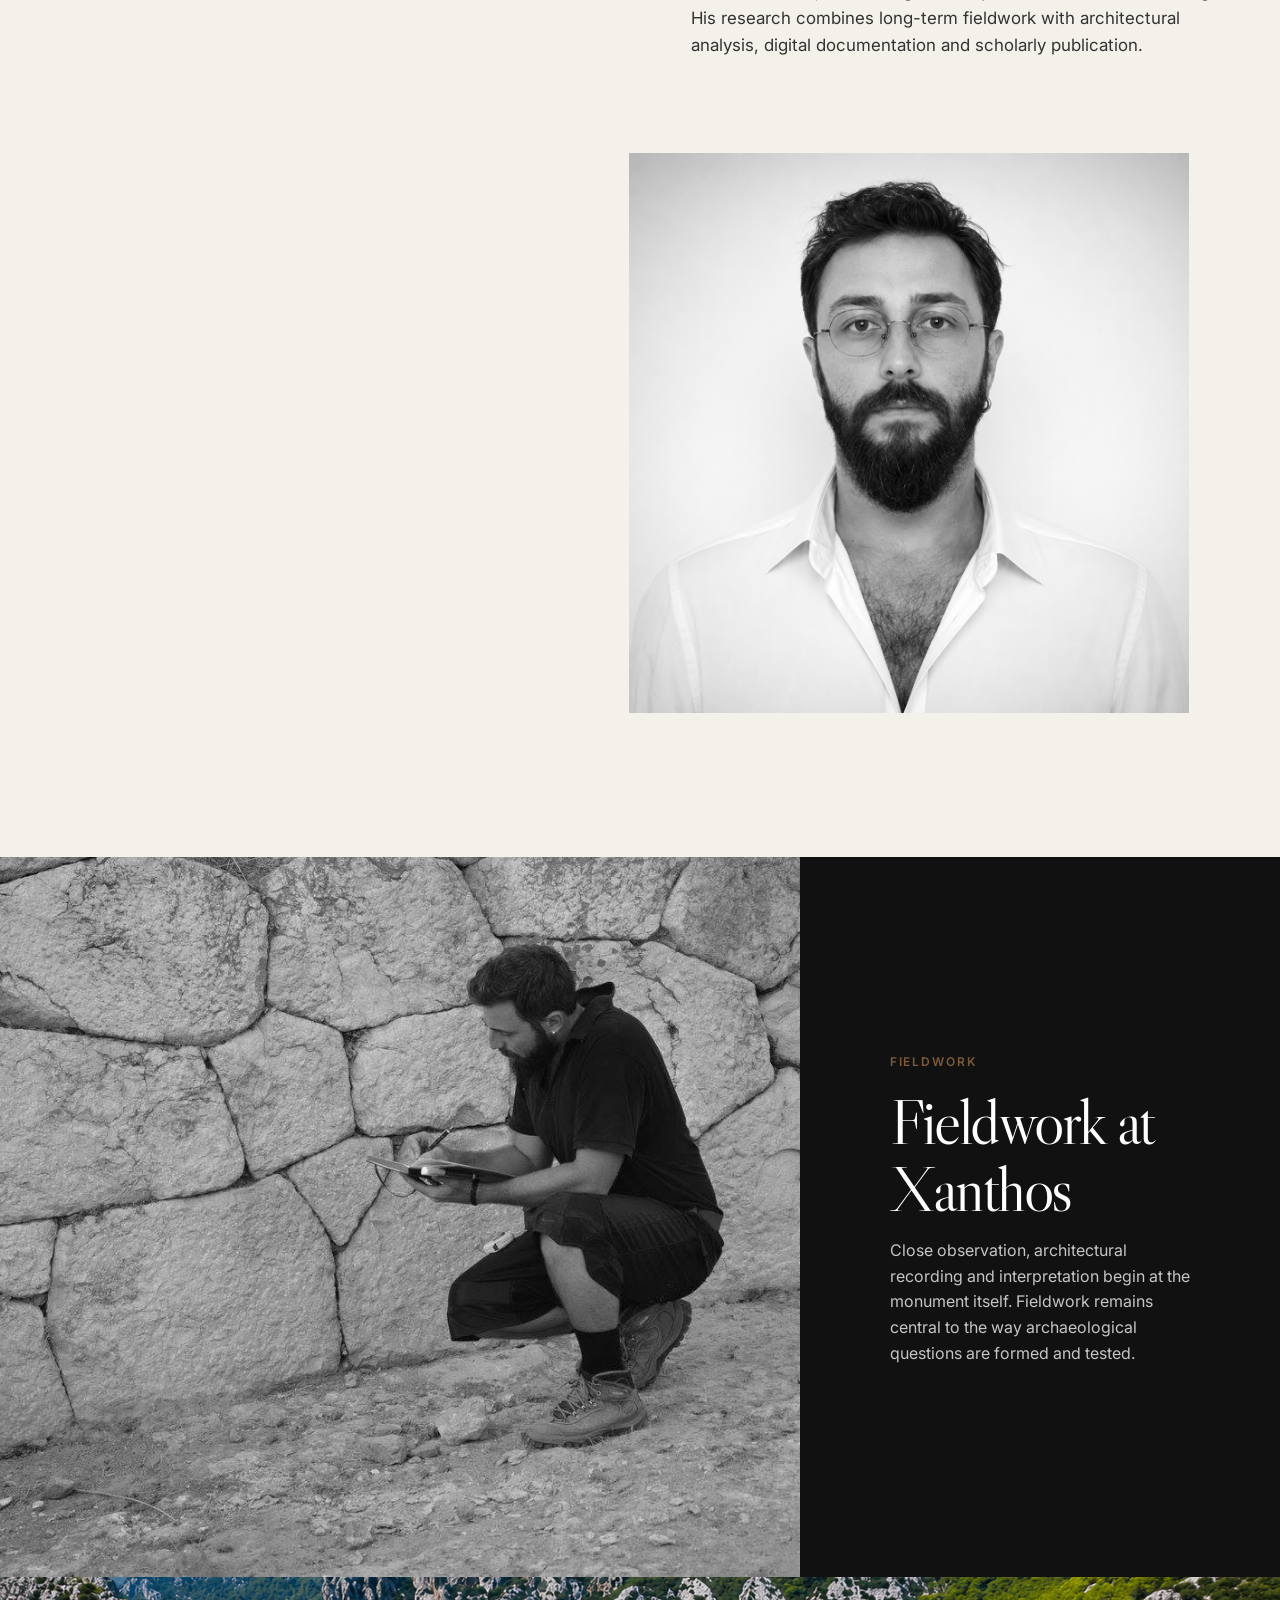
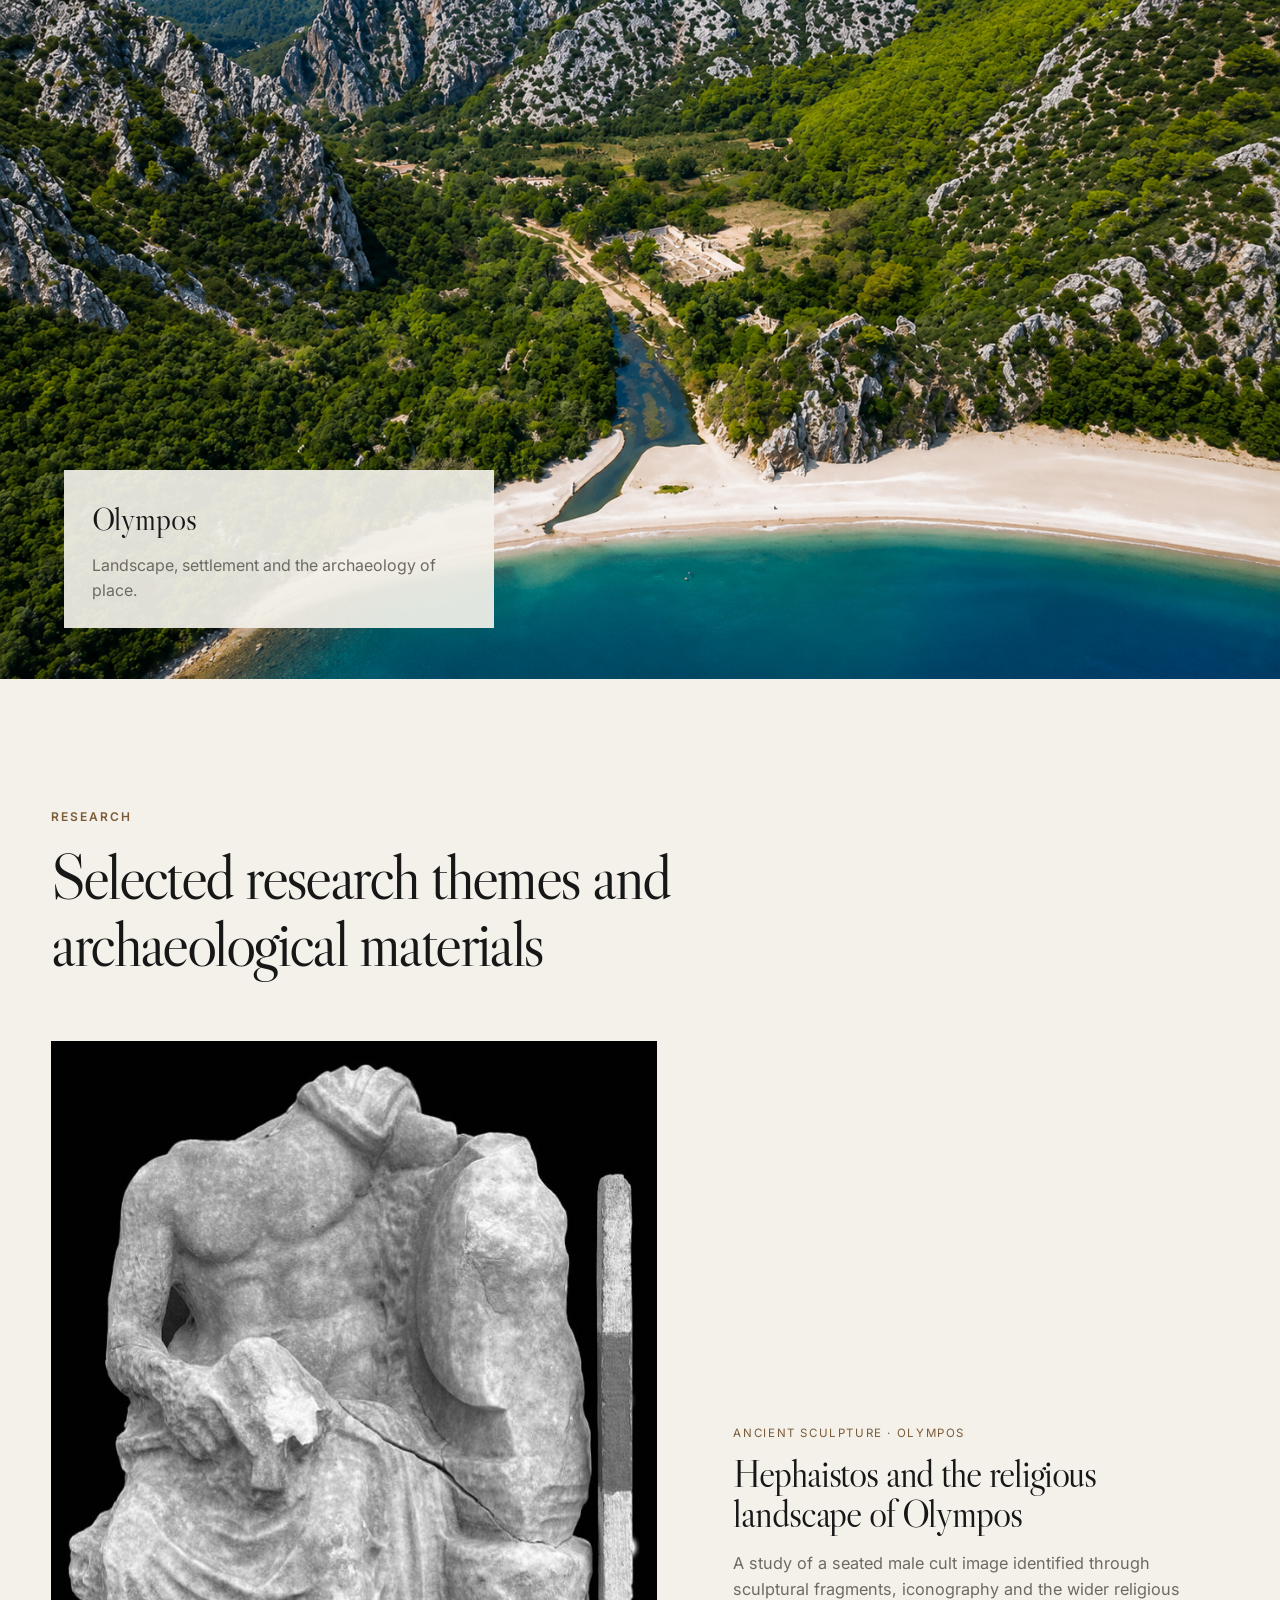
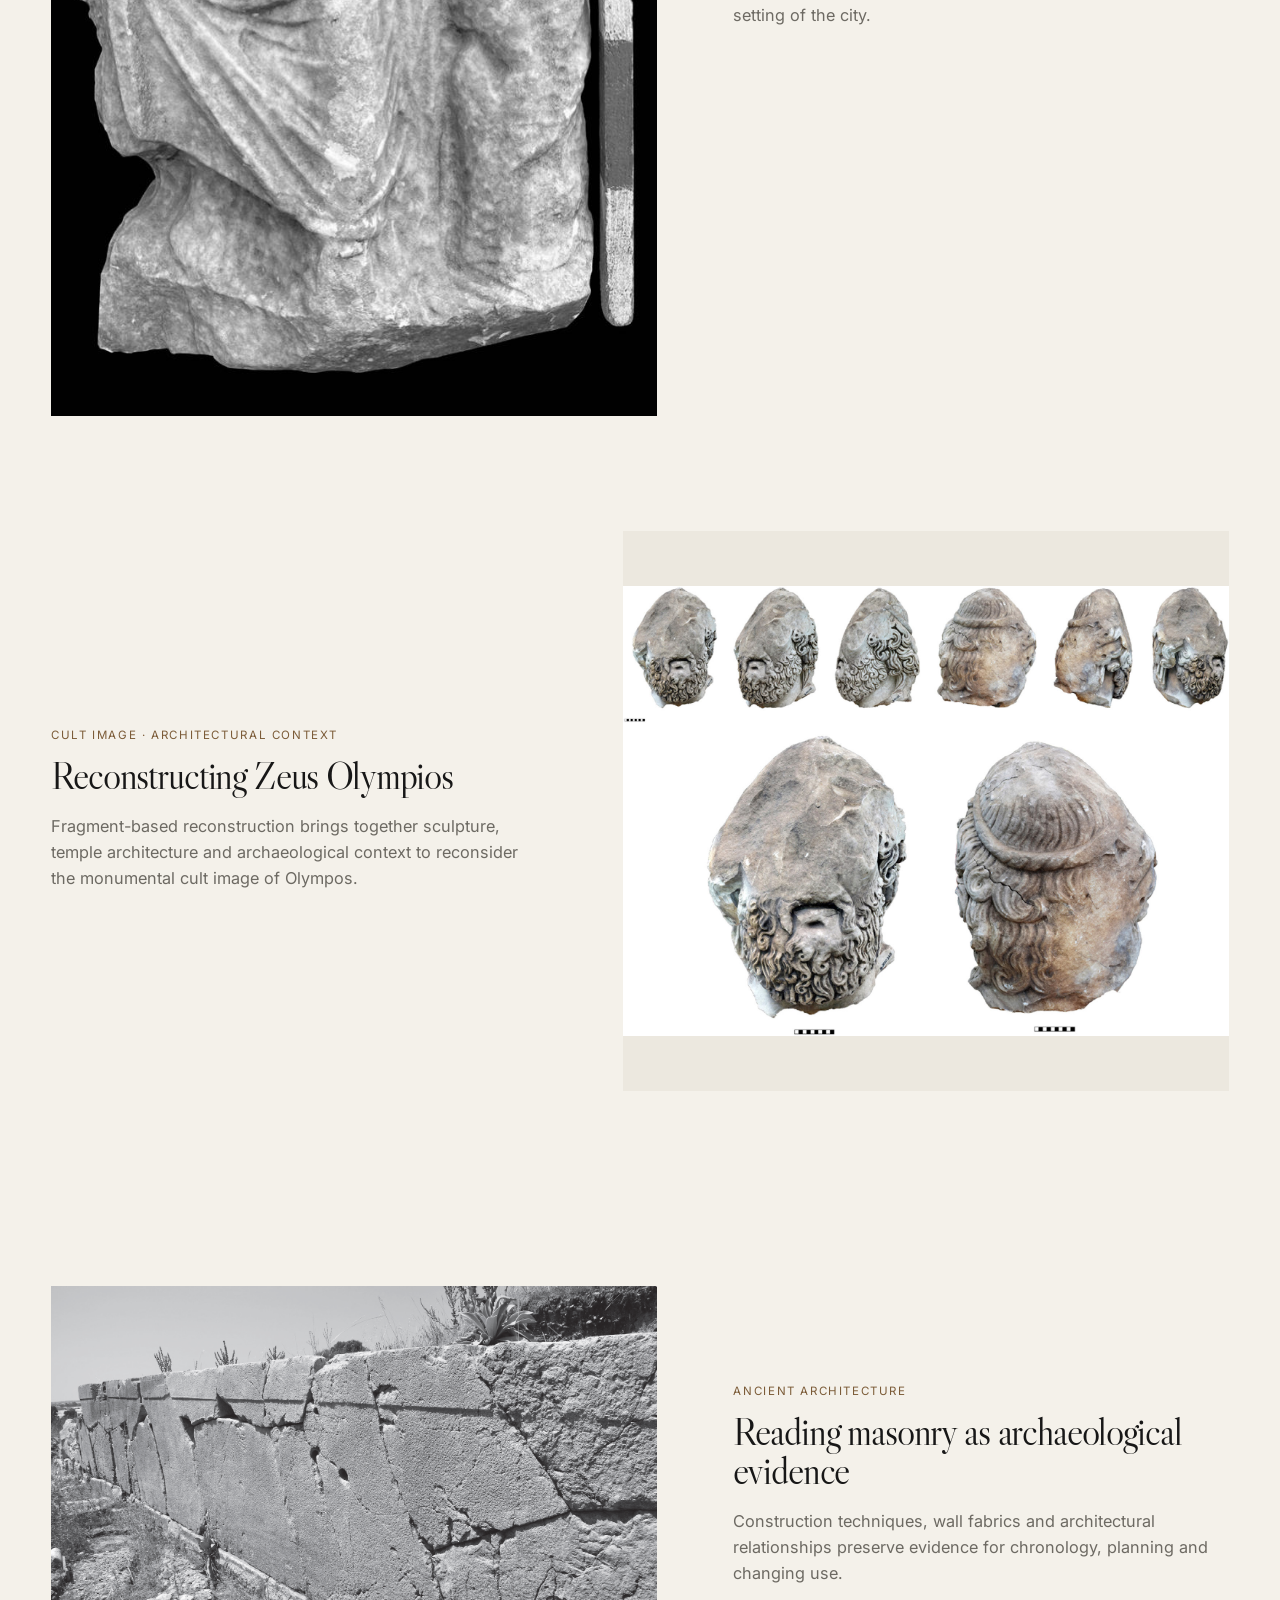
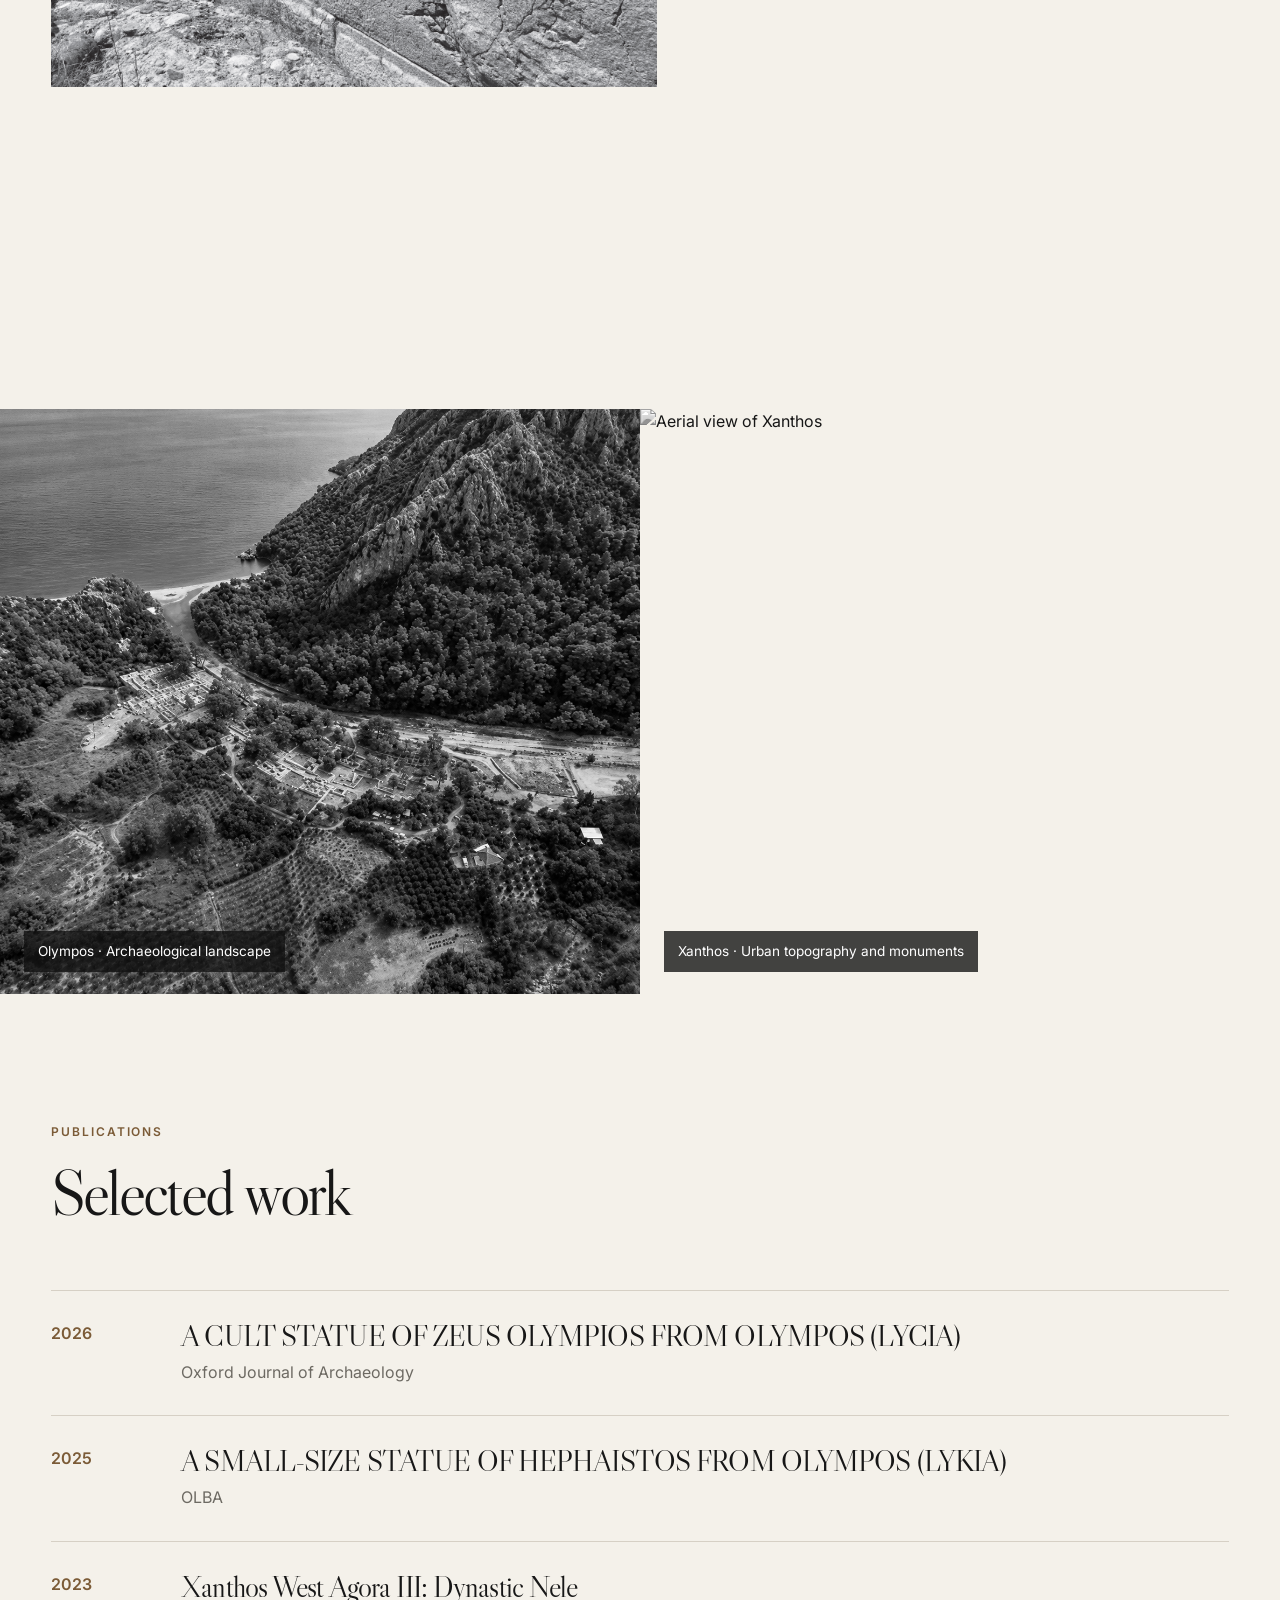
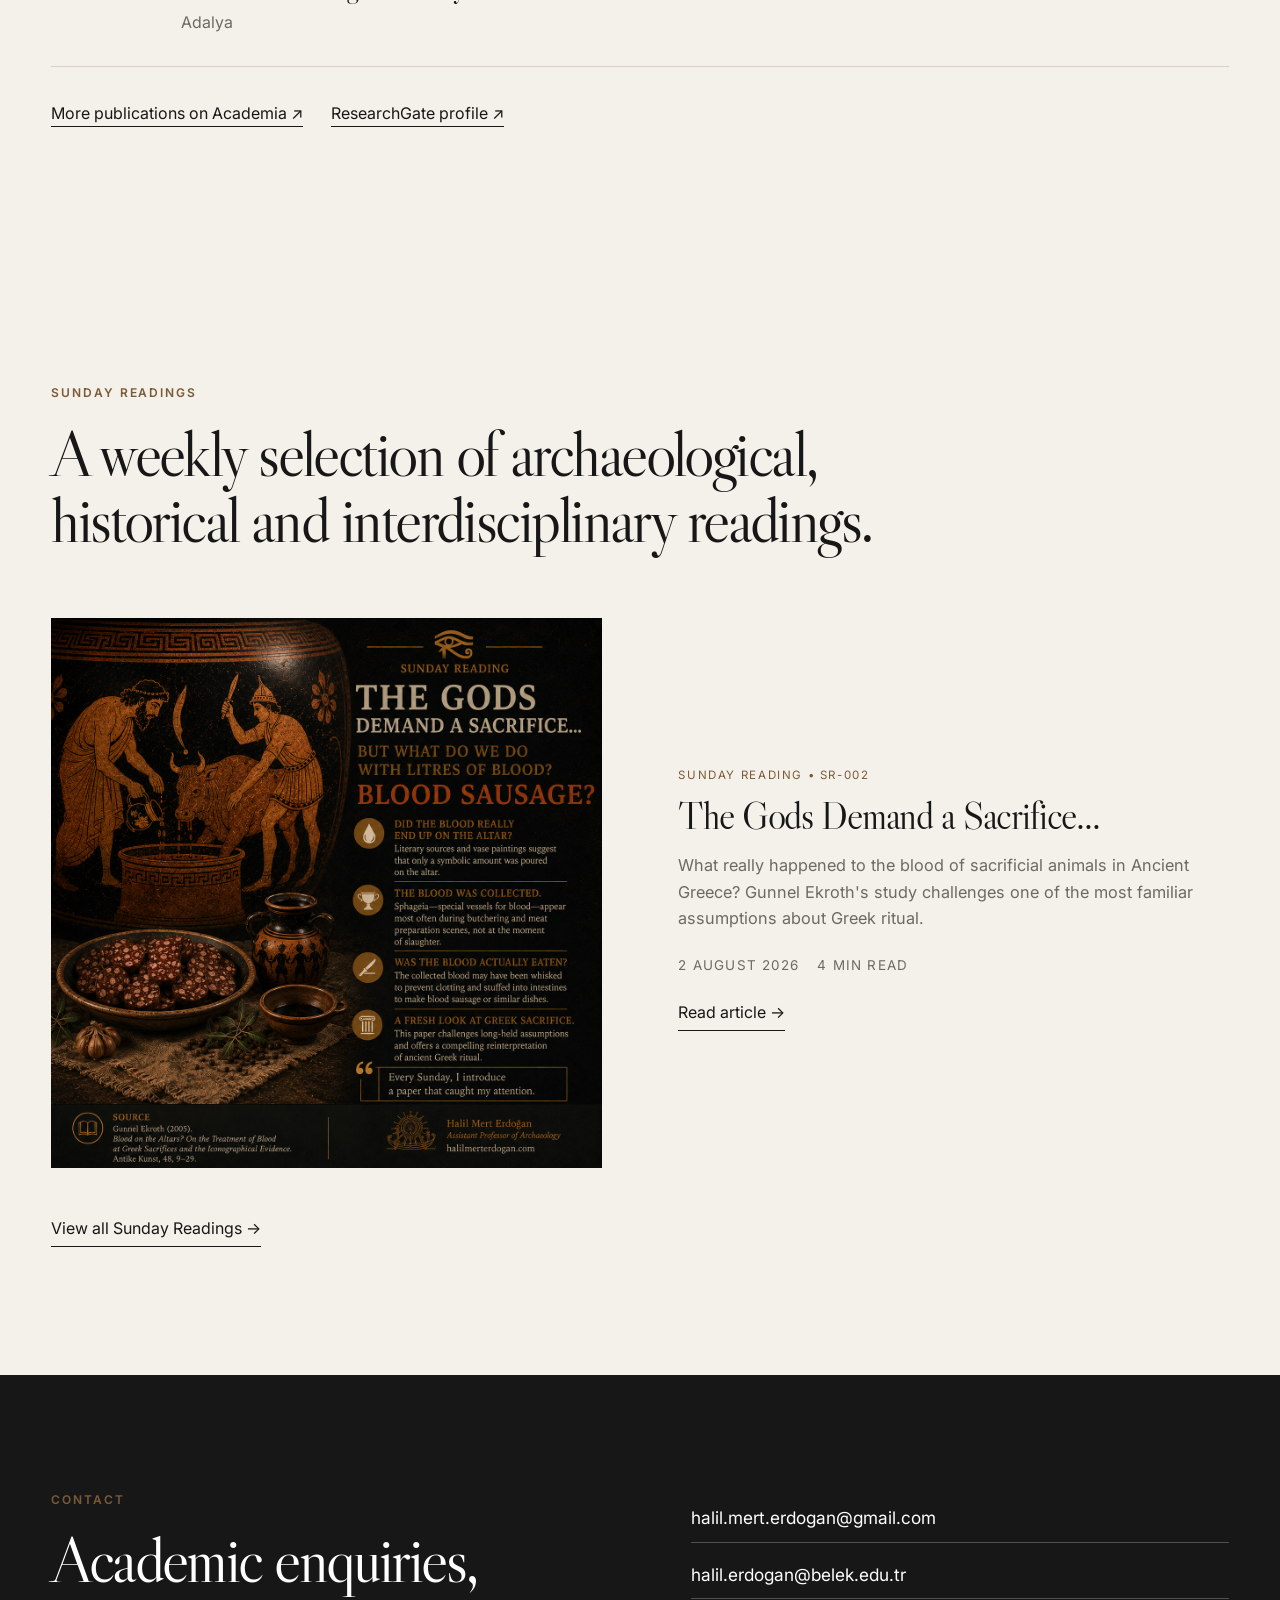
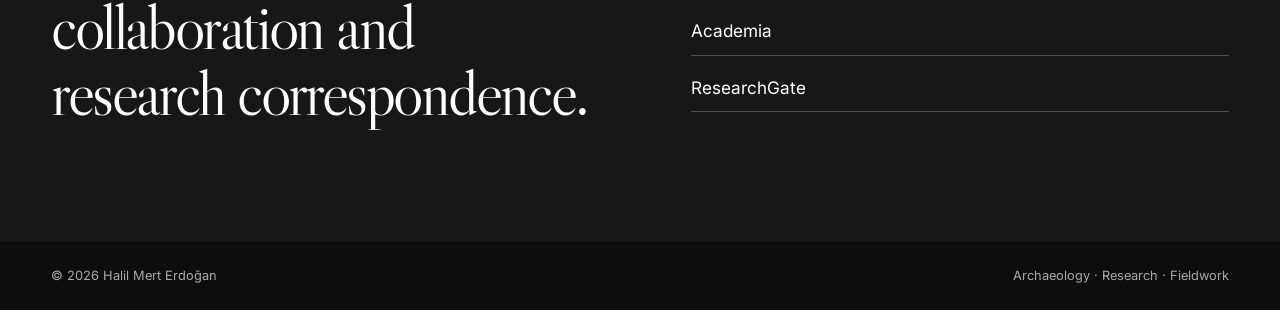
==== commit bf7d36fb: "Update featured Sunday Reading to SR-002" ====
--- a/index.html
+++ b/index.html
@@ -418,31 +418,30 @@
 
       <article class="reading-feature reveal">
 
-        <a class="reading-feature-image" href="readings/sr001-senet.html">
+        <a class="reading-feature-image" href="readings/sr002-blood-sausage.html">
           <img
-            src="assets/readings/senet-en.png"
-            alt="Sunday Reading 001: Senet — The Ritual of Passage"
+            src="assets/readings/blood-sausage-en.png"
+            alt="Sunday Reading 002: The Gods Demand a Sacrifice... But What Do We Do with All That Blood? Blood Sausage?"
           >
         </a>
 
         <div class="reading-feature-copy">
-          <p class="kicker">Sunday Reading · SR-001</p>
+          <p class="kicker">Sunday Reading • SR-002</p>
 
           <h3>
-            Senet: The Ritual of Passage
+            The Gods Demand a Sacrifice...
           </h3>
 
           <p>
-            A reading on cosmological, mythological and ritual symbolism in
-            one of the oldest board games of ancient Egypt.
+            What really happened to the blood of sacrificial animals in Ancient Greece? Gunnel Ekroth's study challenges one of the most familiar assumptions about Greek ritual.
           </p>
 
           <div class="reading-meta">
-            <span>26 July 2026</span>
+            <span>2 August 2026</span>
             <span>4 min read</span>
           </div>
 
-          <a class="reading-link" href="readings/sr001-senet.html">
+          <a class="reading-link" href="readings/sr002-blood-sausage.html">
             Read article →
           </a>
         </div>
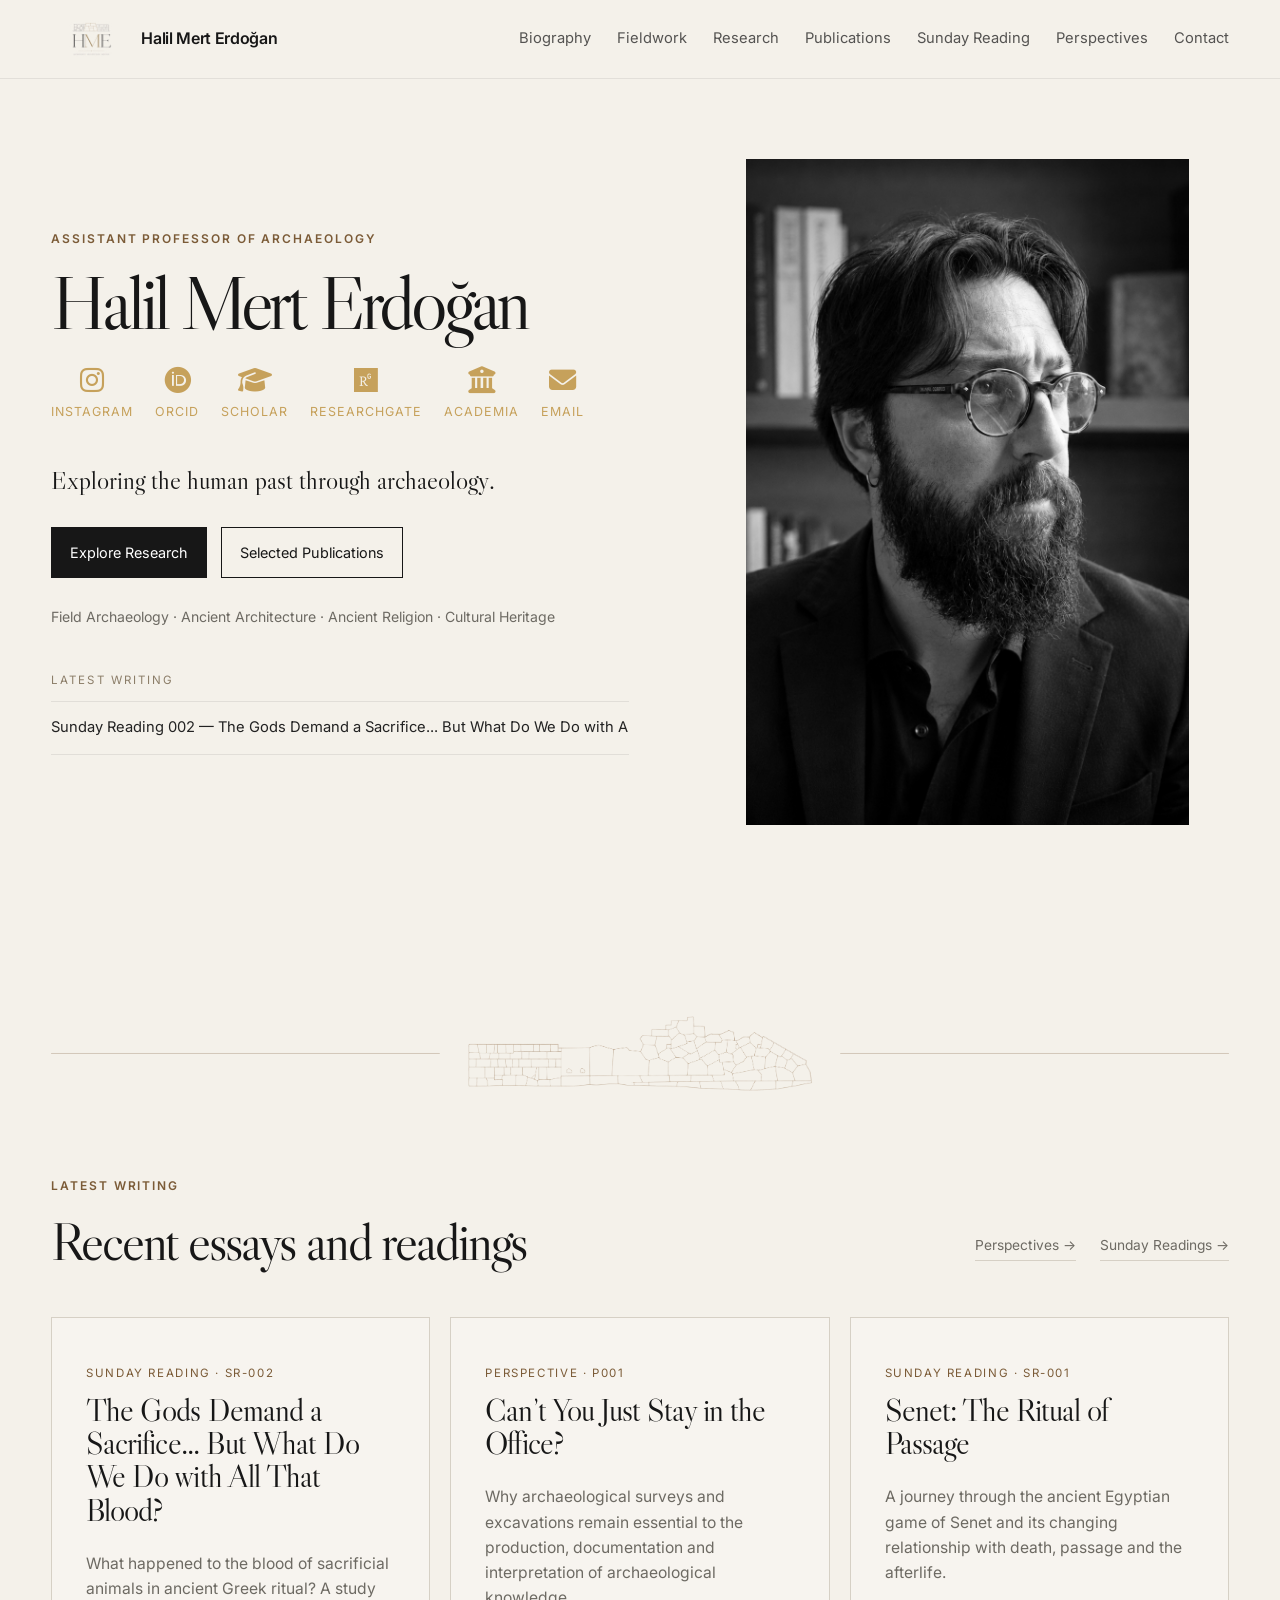
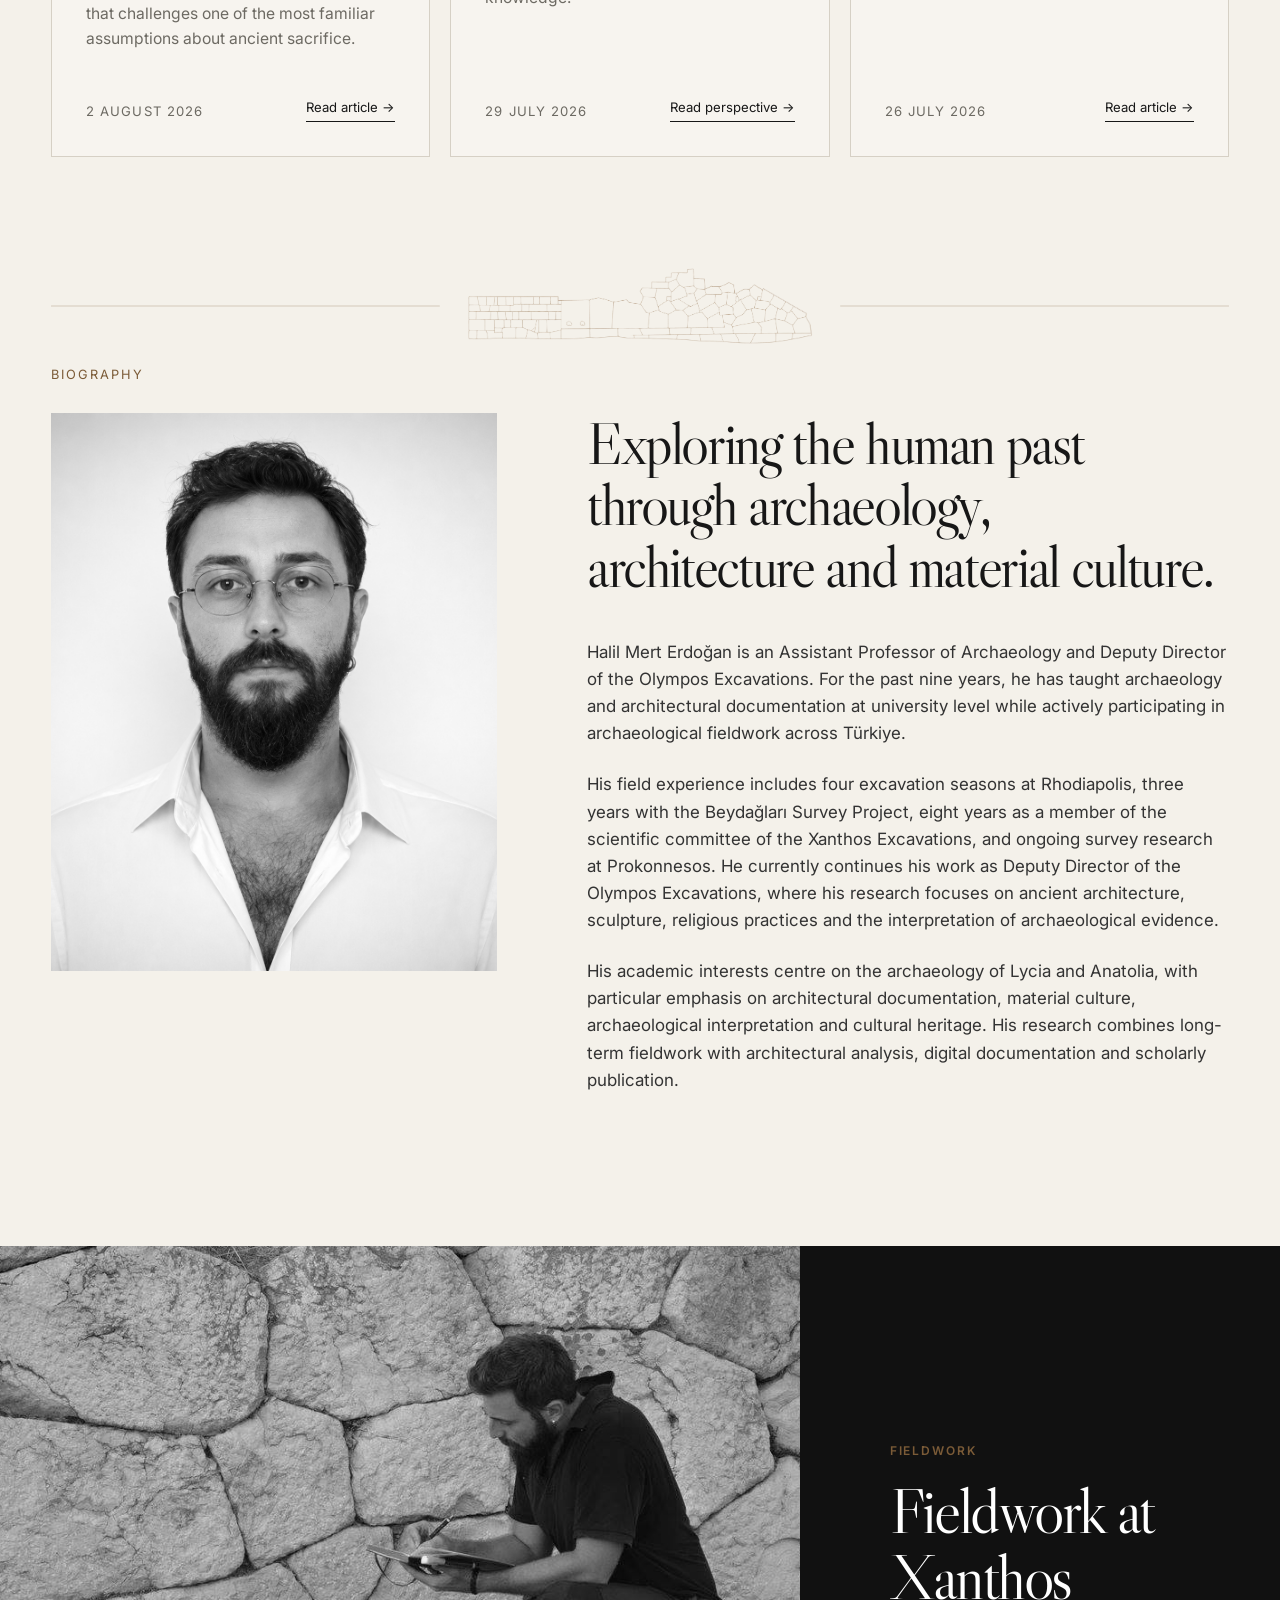
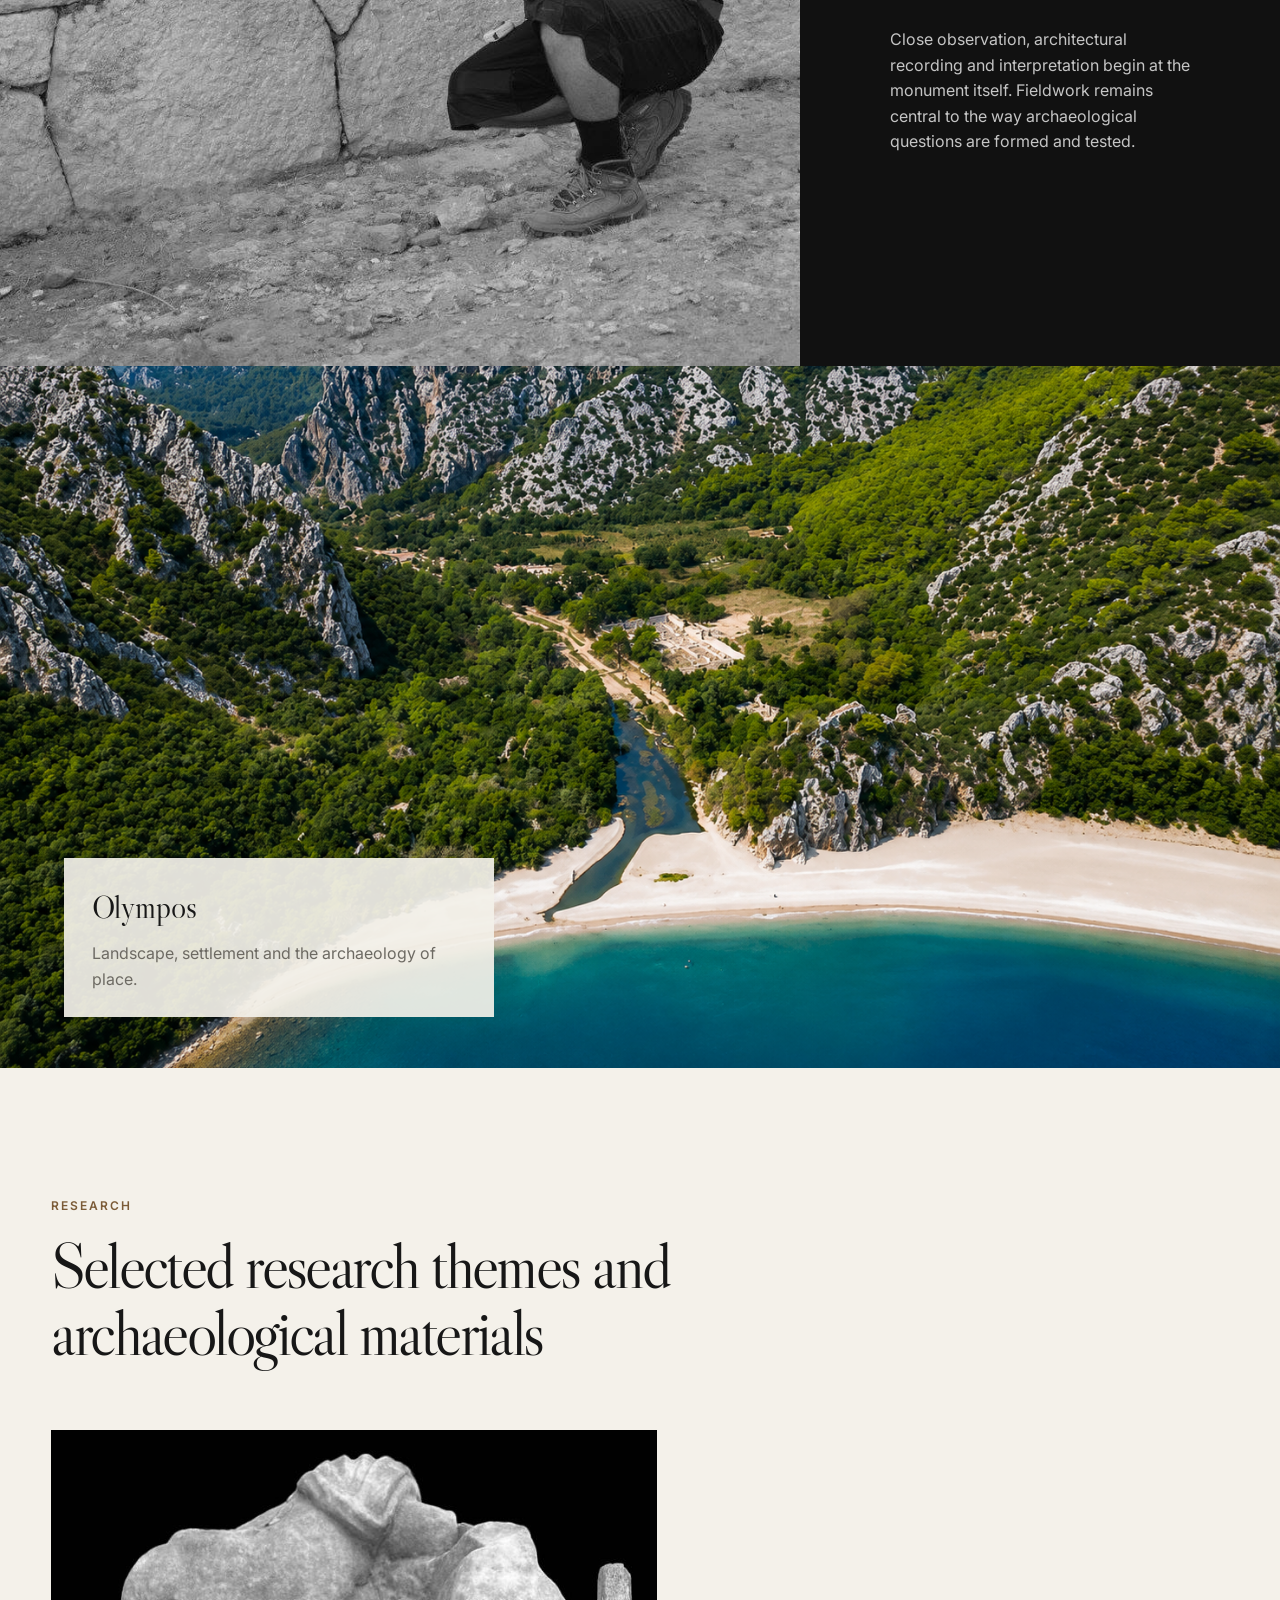
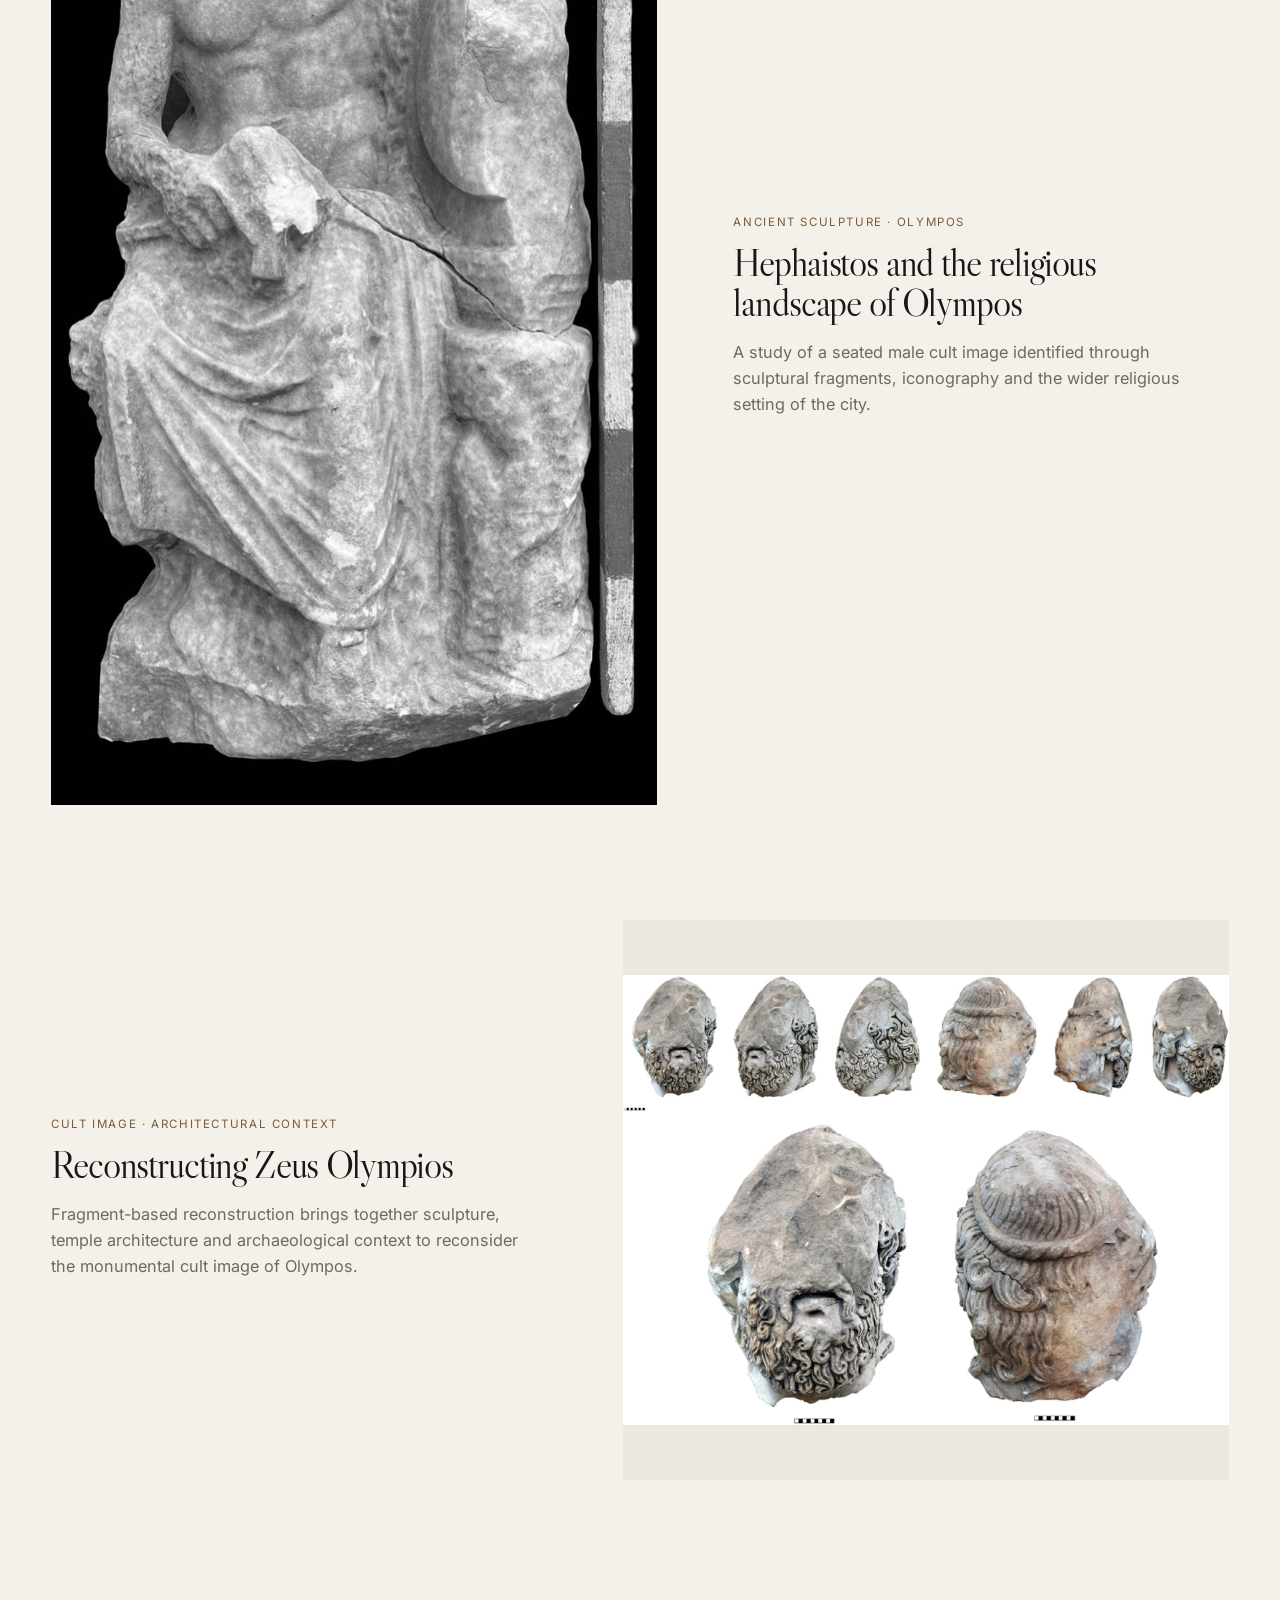
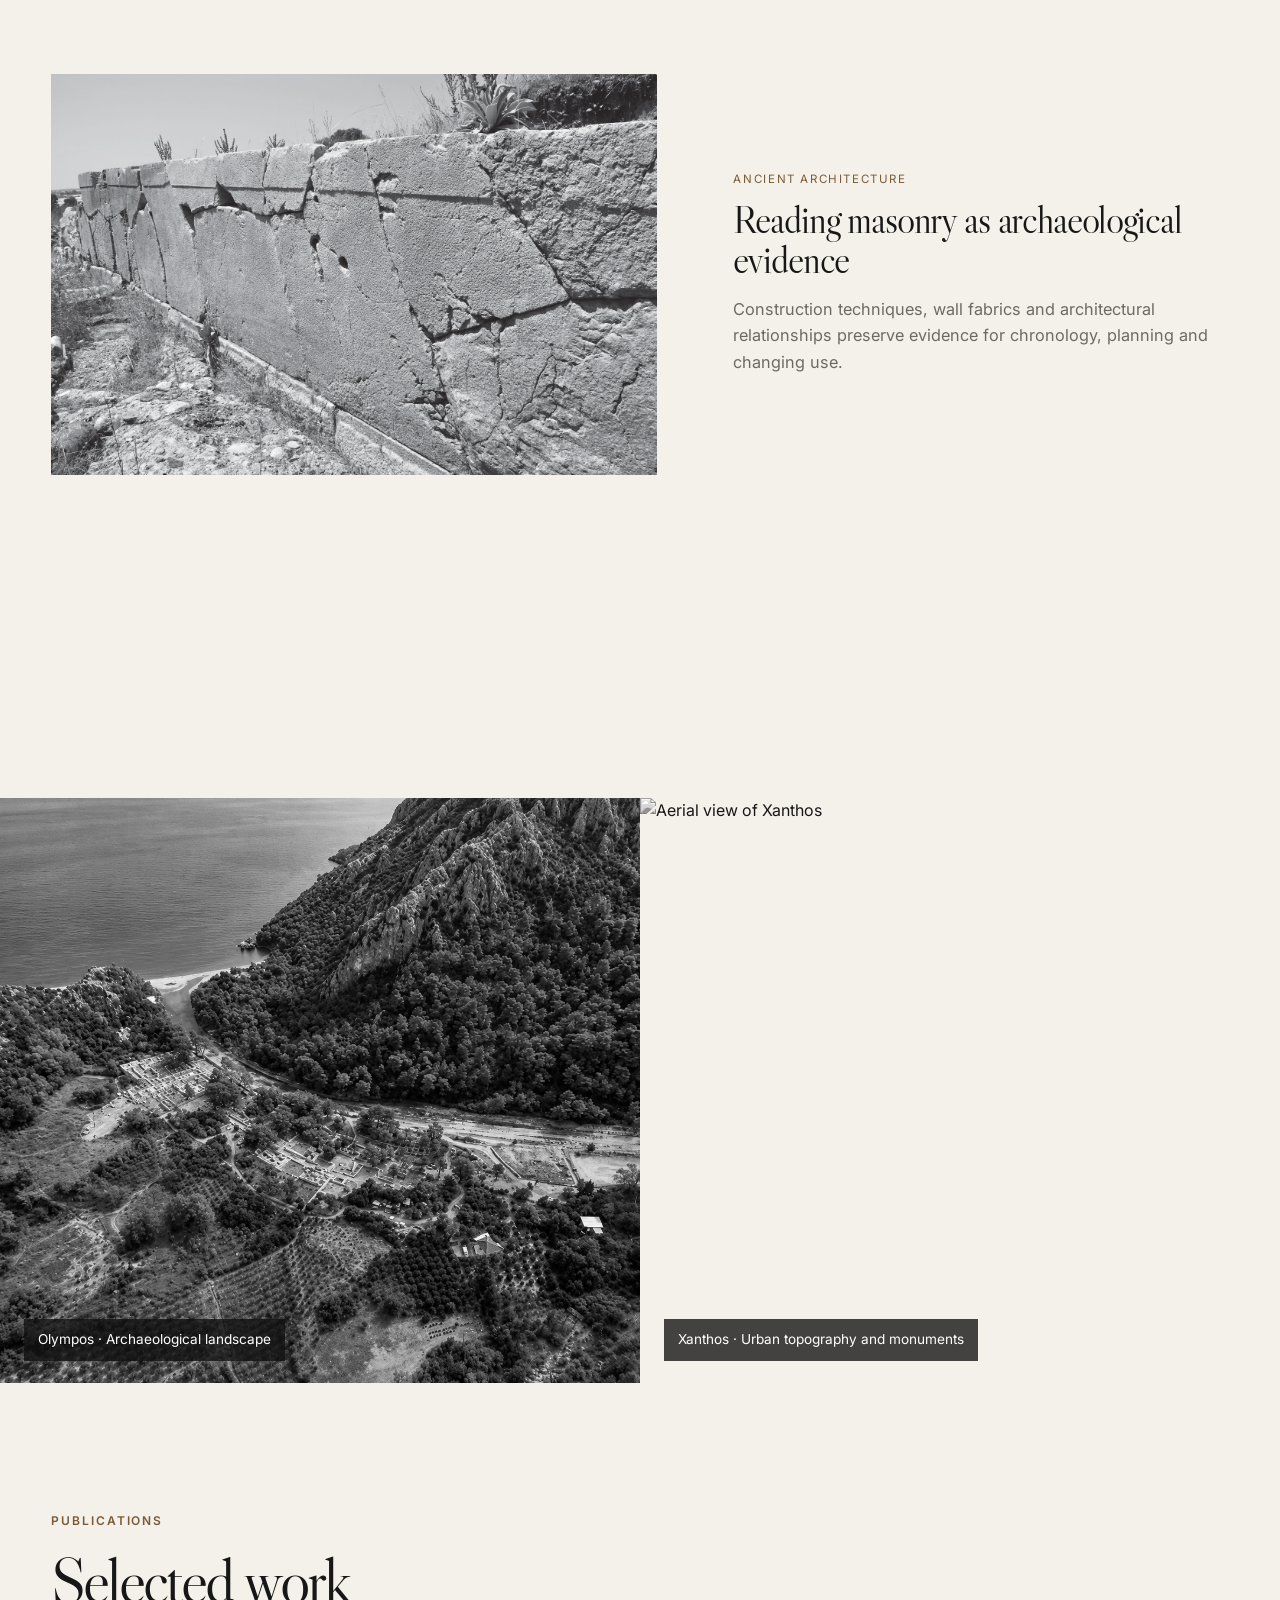
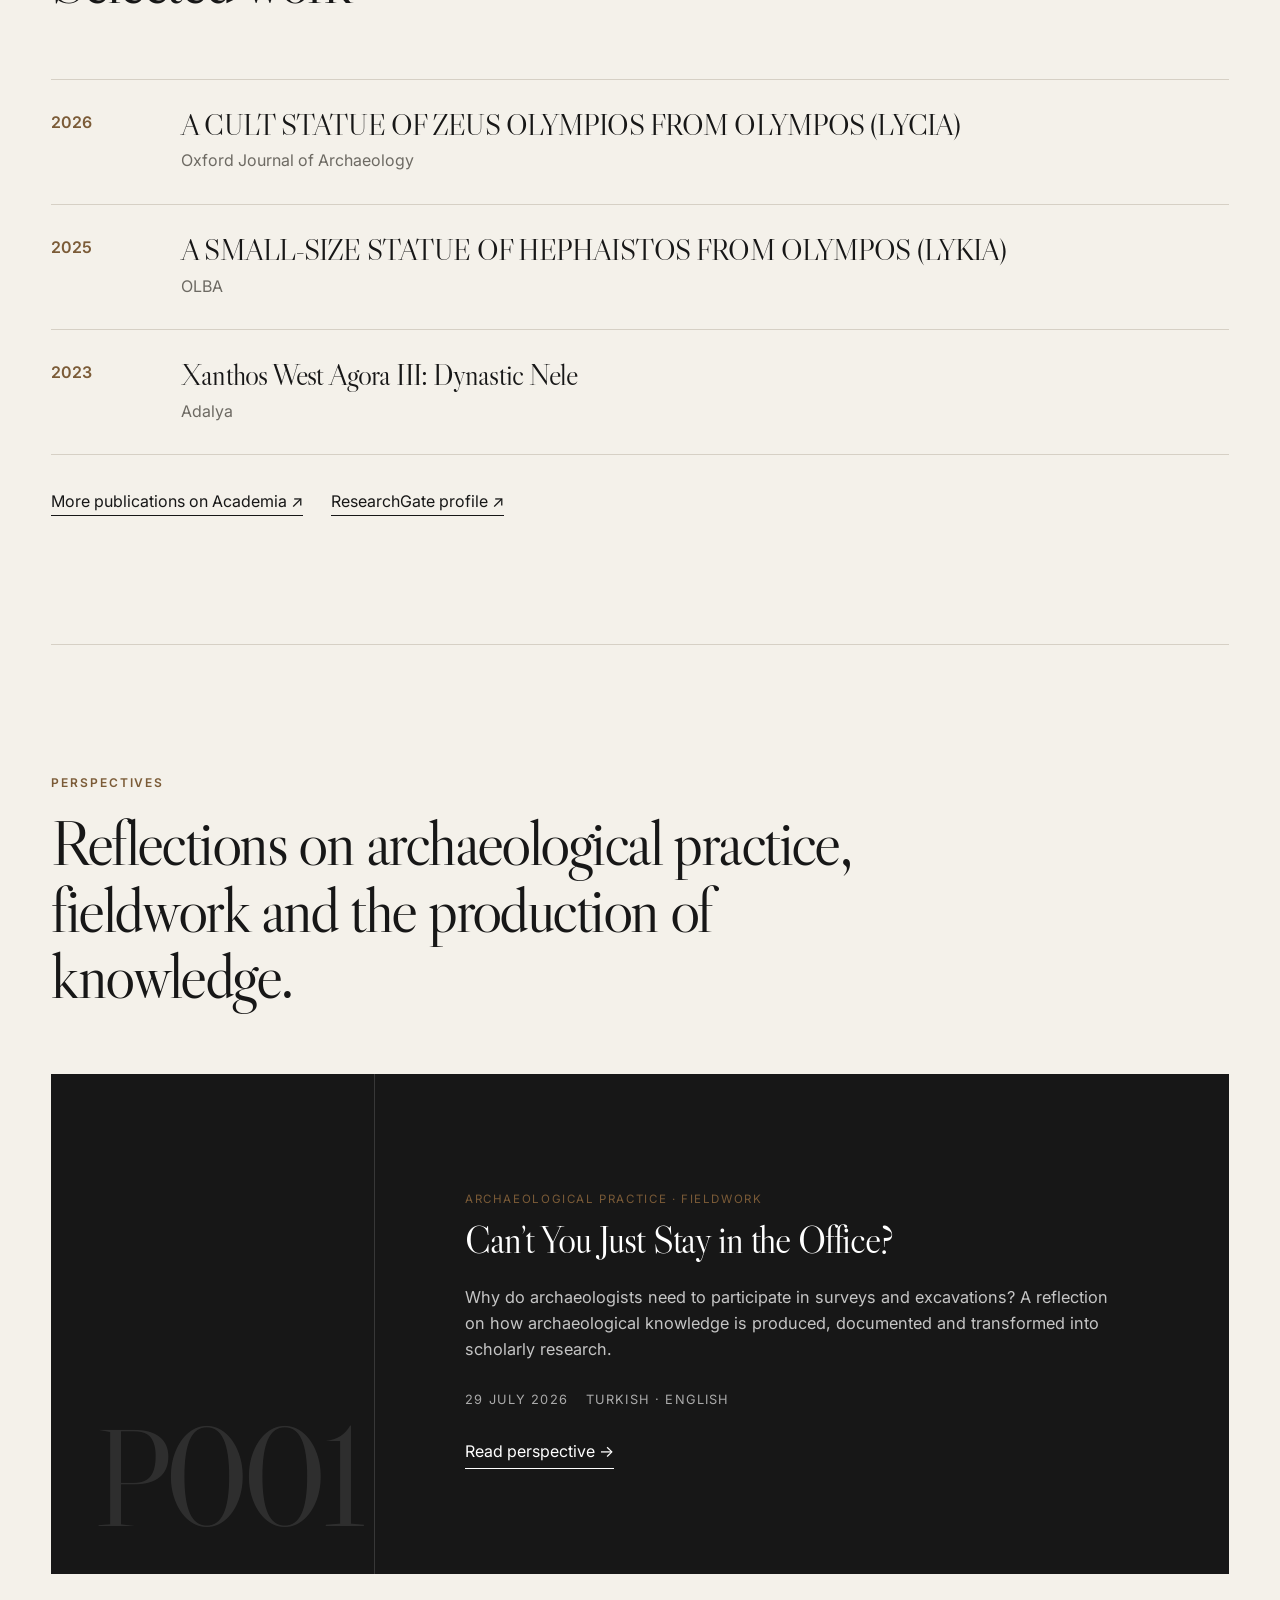
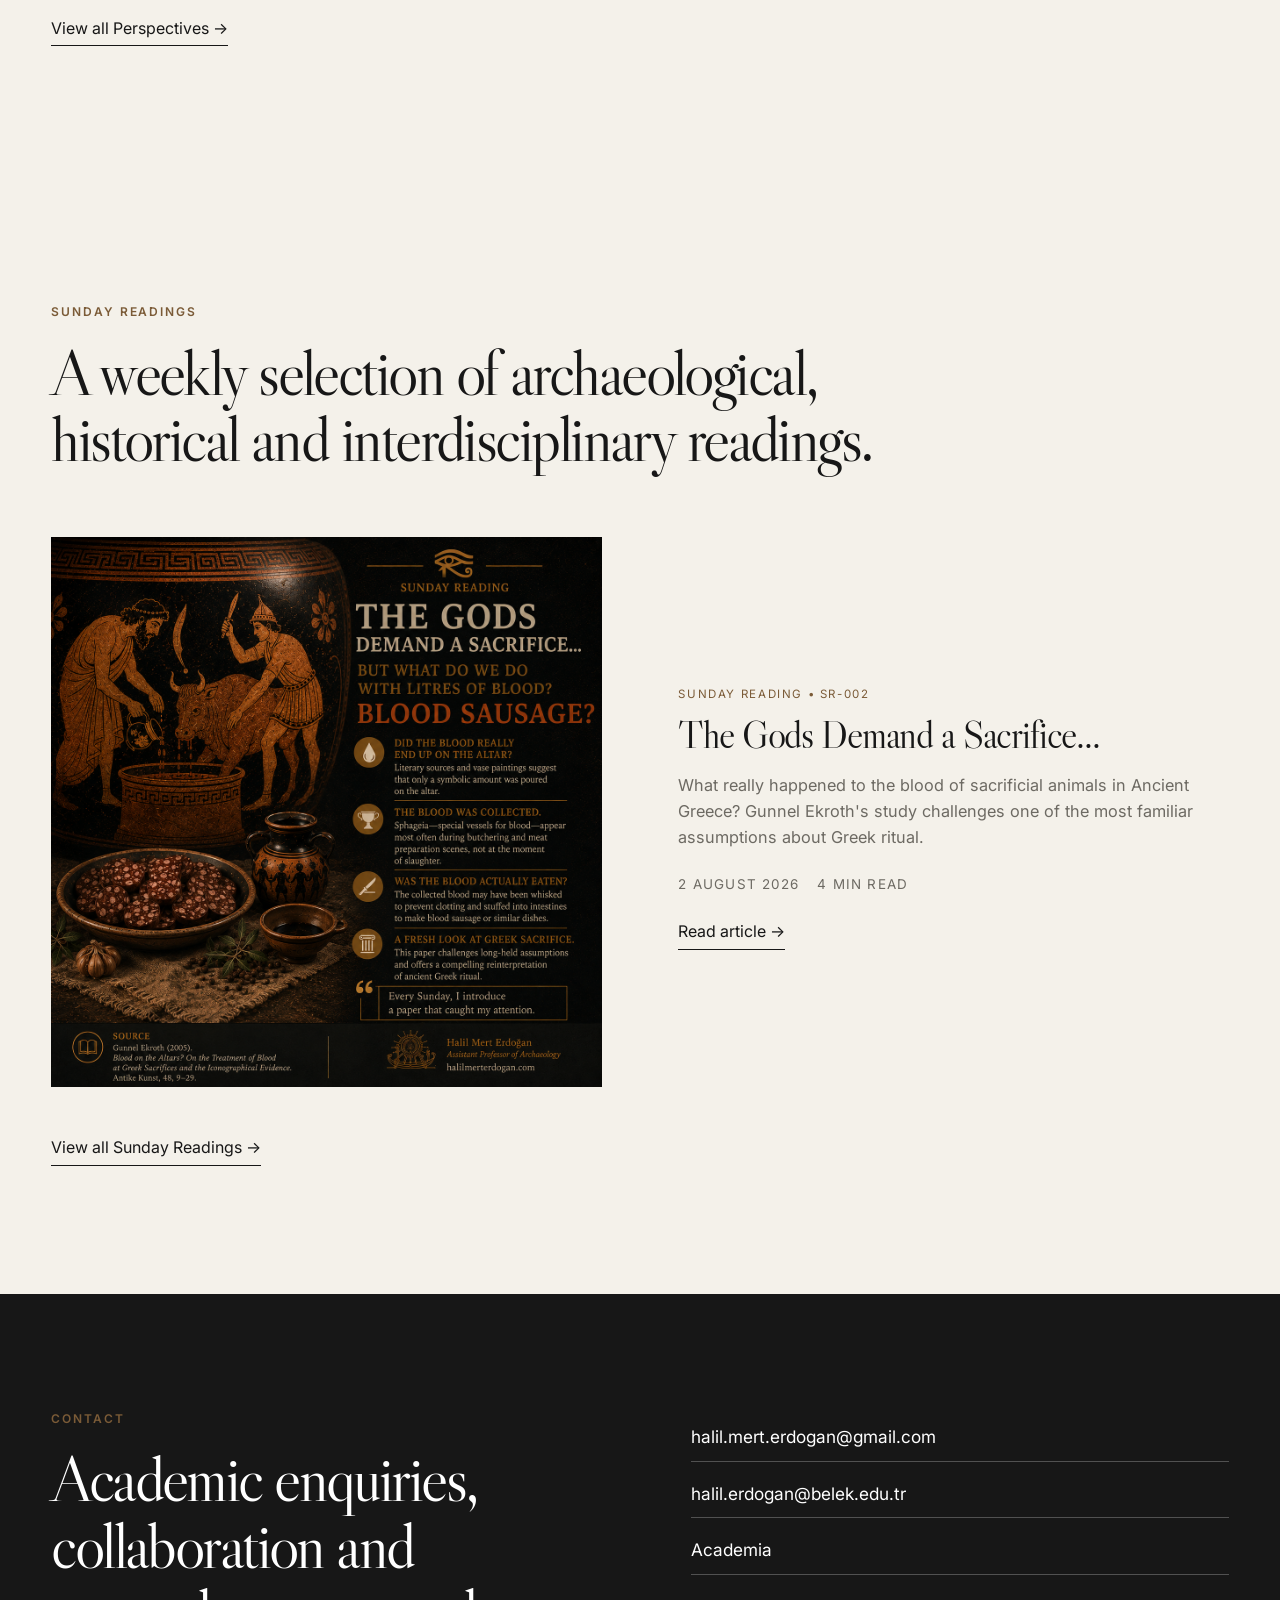
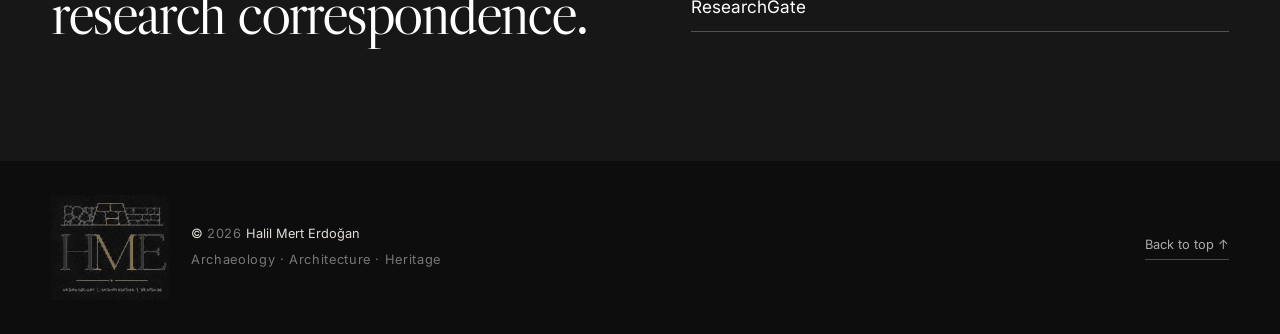
==== commit 8fa1f8c3: "Update homepage layout and visual identity" ====
--- a/index.html
+++ b/index.html
@@ -25,7 +25,19 @@
 <body>
 
   <header class="site-header">
-    <a class="brand" href="#top">Halil Mert Erdoğan</a>
+    <a class="brand" href="#top">
+
+    <img
+        src="assets/hme-logo-transparent.png"
+        alt="HME Logo"
+        class="brand-logo"
+    >
+
+    <span>
+        Halil Mert Erdoğan
+    </span>
+
+</a>
 
     <button
       class="menu-toggle"
@@ -54,8 +66,7 @@
         <p class="eyebrow">Assistant Professor of Archaeology</p>
 
         <h1>
-          Halil Mert<br>
-          Erdoğan
+          Halil Mert Erdoğan
         </h1>
 <div class="hero-social">
 
@@ -107,6 +118,55 @@
         <p class="research-tags">
           Field Archaeology · Ancient Architecture · Ancient Religion · Cultural Heritage
         </p>
+
+        <div class="hero-ticker">
+
+    <div class="ticker-title">
+        Latest Writing
+    </div>
+
+    <div class="ticker-wrapper">
+
+        <div class="ticker-track">
+
+            <a href="readings/sr002-blood-sausage.html">
+                Sunday Reading 002 —
+                The Gods Demand a Sacrifice... But What Do We Do with All That Blood?
+            </a>
+
+            <a href="essays/p001-cant-you-just-stay-in-the-office.html">
+                Perspective —
+                Can't You Just Stay in the Office?
+            </a>
+
+            <a href="readings/sr001-senet.html">
+                Sunday Reading 001 —
+                Senet: The Ritual of Passage
+            </a>
+
+            <!-- tekrar -->
+
+            <a href="readings/sr002-blood-sausage.html">
+                Sunday Reading 002 —
+                The Gods Demand a Sacrifice... But What Do We Do with All That Blood?
+            </a>
+
+            <a href="essays/p001-cant-you-just-stay-in-the-office.html">
+                Perspective —
+                Can't You Just Stay in the Office?
+            </a>
+
+            <a href="readings/sr001-senet.html">
+                Sunday Reading 001 —
+                Senet: The Ritual of Passage
+            </a>
+
+        </div>
+
+    </div>
+
+</div>
+
       </div>
 
       <figure class="hero-image reveal">
@@ -120,57 +180,183 @@
 
     <section id="biography" class="bio section-shell">
 
-      <div class="section-label">
-        Biography
-      </div>
-
-      <div class="bio-grid">
-
-        <h2>
-          Exploring the human past through archaeology, architecture and material culture.
-        </h2>
-
-        <div class="bio-copy">
-
-          <p>
-            Halil Mert Erdoğan is an Assistant Professor of Archaeology and
-            Deputy Director of the Olympos Excavations. For the past nine years,
-            he has taught archaeology and architectural documentation at
-            university level while actively participating in archaeological
-            fieldwork across Türkiye.
-          </p>
-
-          <p>
-            His field experience includes four excavation seasons at
-            Rhodiapolis, three years with the Beydağları Survey Project, eight
-            years as a member of the scientific committee of the Xanthos
-            Excavations, and ongoing survey research at Prokonnesos. He
-            currently continues his work as Deputy Director of the Olympos
-            Excavations, where his research focuses on ancient architecture,
-            sculpture, religious practices and the interpretation of
-            archaeological evidence.
-          </p>
-
-          <p>
-            His academic interests centre on the archaeology of Lycia and
-            Anatolia, with particular emphasis on architectural documentation,
-            material culture, archaeological interpretation and cultural
-            heritage. His research combines long-term fieldwork with
-            architectural analysis, digital documentation and scholarly
-            publication.
-          </p>
-
-        </div>
-      </div>
-
-      <figure class="bio-portrait reveal">
-        <img
-          src="assets/formal-portrait.png"
-          alt="Formal black and white portrait of Halil Mert Erdoğan"
-        >
-      </figure>
-
-    </section>
+      <!-- =========================
+     LATEST WRITING CARDS
+========================== -->
+
+<div class="masonry-divider" aria-hidden="true">
+  <img
+    src="assets/xanthos-divider-final.svg"
+    alt=""
+  >
+</div>
+
+<section class="latest-writing-section section-shell">
+
+  <div class="latest-writing-heading">
+
+    <div>
+      <p class="eyebrow">Latest Writing</p>
+
+      <h2>
+        Recent essays and readings
+      </h2>
+    </div>
+
+    <div class="latest-writing-links">
+      <a href="essays/">Perspectives →</a>
+      <a href="readings/">Sunday Readings →</a>
+    </div>
+
+  </div>
+
+  <div class="latest-writing-grid">
+
+    <article class="latest-writing-card reveal">
+
+      <p class="kicker">
+        Sunday Reading · SR-002
+      </p>
+
+      <h3>
+        The Gods Demand a Sacrifice... But What Do We Do with All That Blood?
+      </h3>
+
+      <p class="latest-writing-description">
+        What happened to the blood of sacrificial animals in ancient Greek
+        ritual? A study that challenges one of the most familiar assumptions
+        about ancient sacrifice.
+      </p>
+
+      <div class="latest-writing-footer">
+        <span>2 August 2026</span>
+
+        <a href="readings/sr002-blood-sausage.html">
+          Read article →
+        </a>
+      </div>
+
+    </article>
+
+    <article class="latest-writing-card reveal">
+
+      <p class="kicker">
+        Perspective · P001
+      </p>
+
+      <h3>
+        Can’t You Just Stay in the Office?
+      </h3>
+
+      <p class="latest-writing-description">
+        Why archaeological surveys and excavations remain essential to the
+        production, documentation and interpretation of archaeological
+        knowledge.
+      </p>
+
+      <div class="latest-writing-footer">
+        <span>29 July 2026</span>
+
+        <a href="essays/p001-cant-you-just-stay-in-the-office.html">
+          Read perspective →
+        </a>
+      </div>
+
+    </article>
+
+    <article class="latest-writing-card reveal">
+
+      <p class="kicker">
+        Sunday Reading · SR-001
+      </p>
+
+      <h3>
+        Senet: The Ritual of Passage
+      </h3>
+
+      <p class="latest-writing-description">
+        A journey through the ancient Egyptian game of Senet and its changing
+        relationship with death, passage and the afterlife.
+      </p>
+
+      <div class="latest-writing-footer">
+        <span>26 July 2026</span>
+
+        <a href="readings/sr001-senet.html">
+          Read article →
+        </a>
+      </div>
+
+    </article>
+
+  </div>
+
+</section>
+
+<div class="masonry-divider" aria-hidden="true">
+  <img
+    src="assets/xanthos-divider-final.svg"
+    alt=""
+  >
+</div>
+
+
+  <div class="section-label">
+    Biography
+  </div>
+
+  <div class="bio-layout">
+
+    <figure class="bio-portrait reveal">
+      <img
+        src="assets/formal-portrait.png"
+        alt="Formal black and white portrait of Halil Mert Erdoğan"
+      >
+    </figure>
+
+    <div class="bio-content reveal">
+
+      <h2>
+        Exploring the human past through archaeology, architecture and material culture.
+      </h2>
+
+      <div class="bio-copy">
+
+        <p>
+          Halil Mert Erdoğan is an Assistant Professor of Archaeology and
+          Deputy Director of the Olympos Excavations. For the past nine years,
+          he has taught archaeology and architectural documentation at
+          university level while actively participating in archaeological
+          fieldwork across Türkiye.
+        </p>
+
+        <p>
+          His field experience includes four excavation seasons at
+          Rhodiapolis, three years with the Beydağları Survey Project, eight
+          years as a member of the scientific committee of the Xanthos
+          Excavations, and ongoing survey research at Prokonnesos. He
+          currently continues his work as Deputy Director of the Olympos
+          Excavations, where his research focuses on ancient architecture,
+          sculpture, religious practices and the interpretation of
+          archaeological evidence.
+        </p>
+
+        <p>
+          His academic interests centre on the archaeology of Lycia and
+          Anatolia, with particular emphasis on architectural documentation,
+          material culture, archaeological interpretation and cultural
+          heritage. His research combines long-term fieldwork with
+          architectural analysis, digital documentation and scholarly
+          publication.
+        </p>
+
+      </div>
+
+    </div>
+
+  </div>
+
+</section>
 
     <section id="fieldwork" class="feature-panel dark">
 
@@ -405,6 +591,59 @@
 
     </section>
 
+    <section id="perspectives" class="perspectives-preview section-shell">
+
+  <div class="section-heading">
+    <p class="eyebrow">Perspectives</p>
+
+    <h2>
+      Reflections on archaeological practice, fieldwork and the production of knowledge.
+    </h2>
+  </div>
+
+  <article class="perspective-feature reveal">
+
+    <div class="perspective-number" aria-hidden="true">
+      P001
+    </div>
+
+    <div class="perspective-feature-copy">
+
+      <p class="kicker">
+        Archaeological Practice · Fieldwork
+      </p>
+
+      <h3>
+        Can’t You Just Stay in the Office?
+      </h3>
+
+      <p>
+        Why do archaeologists need to participate in surveys and excavations?
+        A reflection on how archaeological knowledge is produced, documented
+        and transformed into scholarly research.
+      </p>
+
+      <div class="perspective-meta">
+        <span>29 July 2026</span>
+        <span>Turkish · English</span>
+      </div>
+
+      <a
+        class="perspective-link"
+        href="essays/p001-cant-you-just-stay-in-the-office.html"
+      >
+        Read perspective →
+      </a>
+
+    </div>
+
+  </article>
+
+  <a class="all-perspectives-link" href="essays/">
+    View all Perspectives →
+  </a>
+
+</section>
 
     <section id="readings" class="readings-preview section-shell">
 
@@ -500,14 +739,32 @@
   </main>
 
   <footer class="site-footer">
-    <span>
-      © <span id="year"></span> Halil Mert Erdoğan
-    </span>
-
-    <span>
-      Archaeology · Research · Fieldwork
-    </span>
-  </footer>
+
+  <div class="footer-identity">
+
+    <img
+      class="footer-logo"
+      src="assets/hme-logo-transparent.png"
+      alt="HME archaeology and architectural heritage logo"
+    >
+
+    <div class="footer-name">
+      <span>
+        © <span id="year"></span> Halil Mert Erdoğan
+      </span>
+
+      <span>
+        Archaeology · Architecture · Heritage
+      </span>
+    </div>
+
+  </div>
+
+  <a class="footer-top-link" href="#top">
+    Back to top ↑
+  </a>
+
+</footer>
 
   <script src="script.js"></script>
 
--- a/style.css
+++ b/style.css
@@ -1,4 +1,4 @@
-:root{--paper:#f4f1ea;--ink:#171717;--muted:#6d6a63;--line:#d6d0c5;--accent:#7b5b37;--max:1240px}*{box-sizing:border-box}html{scroll-behavior:smooth}body{margin:0;background:var(--paper);color:var(--ink);font-family:Inter,Arial,sans-serif;line-height:1.6}img{display:block;width:100%;height:auto}a{color:inherit;text-decoration:none}.site-header{position:sticky;top:0;z-index:20;display:flex;align-items:center;justify-content:space-between;padding:20px 4vw;background:rgba(244,241,234,.9);backdrop-filter:blur(12px);border-bottom:1px solid rgba(23,23,23,.08)}.brand{font-weight:600;letter-spacing:-.02em}.site-nav{display:flex;gap:26px;font-size:.92rem}.site-nav a{opacity:.72}.site-nav a:hover{opacity:1}.menu-toggle{display:none;background:none;border:0;font:inherit}.section-shell{width:min(var(--max),92vw);margin:0 auto}.hero{min-height:calc(100vh - 78px);display:grid;grid-template-columns:1.05fr .95fr;gap:6vw;align-items:center;padding:7vw 0}.eyebrow{text-transform:uppercase;letter-spacing:.16em;font-size:.75rem;font-weight:600;color:var(--accent);margin:0 0 18px}h1,h2,h3{font-family:"Libre Caslon Display",Georgia,serif;font-weight:400;line-height:1.04;margin:0}h1{font-size:clamp(4rem,8vw,8.5rem);letter-spacing:-.055em}h2{font-size:clamp(2.4rem,5vw,5rem);letter-spacing:-.04em}h3{font-size:clamp(1.8rem,3vw,3rem);letter-spacing:-.03em}.hero-line{font-family:"Libre Caslon Display",Georgia,serif;font-size:clamp(1.35rem,2vw,2.1rem);max-width:620px;margin:26px 0}.hero-actions{display:flex;gap:14px;flex-wrap:wrap}.button{border:1px solid var(--ink);padding:13px 18px;font-size:.9rem}.button.primary{background:var(--ink);color:white}.research-tags{color:var(--muted);font-size:.88rem;margin-top:28px}.hero-image img{height:min(74vh,820px);object-fit:cover;object-position:center top;filter:grayscale(100%)}.bio{padding:10vw 0}.section-label{font-size:.8rem;text-transform:uppercase;letter-spacing:.15em;color:var(--accent);margin-bottom:28px}.bio-grid{display:grid;grid-template-columns:1fr 1fr;gap:8vw}.bio-copy{font-size:1.06rem;color:#333}.bio-portrait{margin-top:6vw;max-width:560px;margin-left:auto}.bio-portrait img{filter:grayscale(100%)}.feature-panel{display:grid;grid-template-columns:1.25fr .75fr;min-height:720px}.feature-panel.dark{background:#111;color:white}.feature-image img{height:100%;object-fit:cover;filter:grayscale(100%)}.feature-copy{padding:7vw;display:flex;flex-direction:column;justify-content:center}.feature-copy p:last-child{color:#c5c5c5;max-width:500px}.landscape-section{position:relative}.landscape-section img{height:78vh;object-fit:cover}.landscape-caption{position:absolute;left:5vw;bottom:4vw;background:rgba(244,241,234,.92);padding:24px 28px;max-width:430px}.landscape-caption span{font-family:"Libre Caslon Display",Georgia,serif;font-size:2rem}.landscape-caption p{margin:8px 0 0;color:var(--muted)}.research{padding:10vw 0}.section-heading{margin-bottom:5vw;max-width:850px}.research-card{display:grid;grid-template-columns:1.1fr .9fr;align-items:center;gap:6vw;margin:0 0 9vw}.research-card.reverse{grid-template-columns:.9fr 1.1fr}.research-card.reverse .research-media{order:2}.research-media{min-height:560px;display:flex;align-items:center;justify-content:center;overflow:hidden}.research-media.black{background:#050505}.research-media.light{background:#ece8df}.research-media img{height:100%;object-fit:contain}.research-copy p{color:var(--muted);font-size:1.02rem}.kicker{text-transform:uppercase;letter-spacing:.14em;font-size:.72rem!important;color:var(--accent)!important}.split-gallery{display:grid;grid-template-columns:1fr 1fr}.split-gallery figure{margin:0;position:relative;overflow:hidden}.split-gallery img{height:65vh;object-fit:cover;filter:grayscale(100%)}.split-gallery figcaption{position:absolute;left:24px;bottom:22px;background:rgba(17,17,17,.78);color:white;padding:10px 14px;font-size:.85rem}.publications{padding:10vw 0}.publication-list article{display:grid;grid-template-columns:110px 1fr;gap:20px;padding:30px 0;border-top:1px solid var(--line)}.publication-list article:last-child{border-bottom:1px solid var(--line)}.pub-year{color:var(--accent);font-weight:600}.publication-list h3{font-size:clamp(1.5rem,2.3vw,2.4rem)}.publication-list p{margin:8px 0 0;color:var(--muted)}.profile-links{display:flex;gap:28px;flex-wrap:wrap;margin-top:34px}.profile-links a{border-bottom:1px solid var(--ink)}.contact{background:#171717;color:white;padding:9vw 0}.contact-grid{display:grid;grid-template-columns:1fr 1fr;gap:8vw}.contact h2{max-width:650px}.contact-links{display:flex;flex-direction:column;gap:18px;justify-content:center}.contact-links a{font-size:1.08rem;border-bottom:1px solid rgba(255,255,255,.25);padding-bottom:10px}.site-footer{display:flex;justify-content:space-between;gap:20px;padding:24px 4vw;font-size:.8rem;background:#0d0d0d;color:#aaa}.reveal{opacity:0;transform:translateY(24px);transition:opacity .8s ease,transform .8s ease}.reveal.visible{opacity:1;transform:none}@media(max-width:850px){.menu-toggle{display:block}.site-nav{display:none;position:absolute;top:69px;left:0;right:0;flex-direction:column;background:var(--paper);padding:22px 4vw;border-bottom:1px solid var(--line)}.site-nav.open{display:flex}.hero,.bio-grid,.feature-panel,.research-card,.research-card.reverse,.contact-grid{grid-template-columns:1fr}.hero{padding-top:60px}h1{font-size:clamp(3.4rem,16vw,6rem)}.hero-image img{height:65vh}.feature-copy{padding:12vw 7vw}.feature-image img{height:60vh}.research-card.reverse .research-media{order:0}.research-media{min-height:420px}.split-gallery{grid-template-columns:1fr}.split-gallery img{height:52vh}.publication-list article{grid-template-columns:72px 1fr}.site-footer{flex-direction:column}}
+:root{--paper:#f4f1ea;--ink:#171717;--muted:#6d6a63;--line:#d6d0c5;--accent:#7b5b37;--max:1240px}*{box-sizing:border-box}html{scroll-behavior:smooth}body{margin:0;background:var(--paper);color:var(--ink);font-family:Inter,Arial,sans-serif;line-height:1.6}img{display:block;width:100%;height:auto}a{color:inherit;text-decoration:none}.site-header{position:sticky;top:0;z-index:20;display:flex;align-items:center;justify-content:space-between;padding:20px 4vw;background:rgba(244,241,234,.9);backdrop-filter:blur(12px);border-bottom:1px solid rgba(23,23,23,.08)}.brand{font-weight:600;letter-spacing:-.02em}.site-nav{display:flex;gap:26px;font-size:.92rem}.site-nav a{opacity:.72}.site-nav a:hover{opacity:1}.menu-toggle{display:none;background:none;border:0;font:inherit}.section-shell{width:min(var(--max),92vw);margin:0 auto}.hero{min-height:calc(100vh - 78px);display:grid;grid-template-columns:1.05fr .95fr;gap:6vw;align-items:center;padding:7vw 0}.eyebrow{text-transform:uppercase;letter-spacing:.16em;font-size:.75rem;font-weight:600;color:var(--accent);margin:0 0 18px}h1,h2,h3{font-family:"Libre Caslon Display",Georgia,serif;font-weight:400;line-height:1.04;margin:0}h1{font-size:clamp(3.6rem,6vw,6.6rem);letter-spacing:-.055em;line-height:.95;max-width:760px;}h2{font-size:clamp(2.4rem,5vw,5rem);letter-spacing:-.04em}h3{font-size:clamp(1.8rem,3vw,3rem);letter-spacing:-.03em}.hero-line{font-family:"Libre Caslon Display",Georgia,serif;font-size:clamp(1.35rem,2vw,2.1rem);max-width:620px;margin:26px 0}.hero-actions{display:flex;gap:14px;flex-wrap:wrap}.button{border:1px solid var(--ink);padding:13px 18px;font-size:.9rem}.button.primary{background:var(--ink);color:white}.research-tags{color:var(--muted);font-size:.88rem;margin-top:28px}.hero-image img{height:min(74vh,820px);object-fit:cover;object-position:center top;filter:grayscale(100%)}.bio{padding:10vw 0}.section-label{font-size:.8rem;text-transform:uppercase;letter-spacing:.15em;color:var(--accent);margin-bottom:28px}.bio-grid{display:grid;grid-template-columns:1fr 1fr;gap:8vw}.bio-copy{font-size:1.06rem;color:#333}.bio-portrait{margin-top:6vw;max-width:560px;margin-left:auto}.bio-portrait img{filter:grayscale(100%)}.feature-panel{display:grid;grid-template-columns:1.25fr .75fr;min-height:720px}.feature-panel.dark{background:#111;color:white}.feature-image img{height:100%;object-fit:cover;filter:grayscale(100%)}.feature-copy{padding:7vw;display:flex;flex-direction:column;justify-content:center}.feature-copy p:last-child{color:#c5c5c5;max-width:500px}.landscape-section{position:relative}.landscape-section img{height:78vh;object-fit:cover}.landscape-caption{position:absolute;left:5vw;bottom:4vw;background:rgba(244,241,234,.92);padding:24px 28px;max-width:430px}.landscape-caption span{font-family:"Libre Caslon Display",Georgia,serif;font-size:2rem}.landscape-caption p{margin:8px 0 0;color:var(--muted)}.research{padding:10vw 0}.section-heading{margin-bottom:5vw;max-width:850px}.research-card{display:grid;grid-template-columns:1.1fr .9fr;align-items:center;gap:6vw;margin:0 0 9vw}.research-card.reverse{grid-template-columns:.9fr 1.1fr}.research-card.reverse .research-media{order:2}.research-media{min-height:560px;display:flex;align-items:center;justify-content:center;overflow:hidden}.research-media.black{background:#050505}.research-media.light{background:#ece8df}.research-media img{height:100%;object-fit:contain}.research-copy p{color:var(--muted);font-size:1.02rem}.kicker{text-transform:uppercase;letter-spacing:.14em;font-size:.72rem!important;color:var(--accent)!important}.split-gallery{display:grid;grid-template-columns:1fr 1fr}.split-gallery figure{margin:0;position:relative;overflow:hidden}.split-gallery img{height:65vh;object-fit:cover;filter:grayscale(100%)}.split-gallery figcaption{position:absolute;left:24px;bottom:22px;background:rgba(17,17,17,.78);color:white;padding:10px 14px;font-size:.85rem}.publications{padding:10vw 0}.publication-list article{display:grid;grid-template-columns:110px 1fr;gap:20px;padding:30px 0;border-top:1px solid var(--line)}.publication-list article:last-child{border-bottom:1px solid var(--line)}.pub-year{color:var(--accent);font-weight:600}.publication-list h3{font-size:clamp(1.5rem,2.3vw,2.4rem)}.publication-list p{margin:8px 0 0;color:var(--muted)}.profile-links{display:flex;gap:28px;flex-wrap:wrap;margin-top:34px}.profile-links a{border-bottom:1px solid var(--ink)}.contact{background:#171717;color:white;padding:9vw 0}.contact-grid{display:grid;grid-template-columns:1fr 1fr;gap:8vw}.contact h2{max-width:650px}.contact-links{display:flex;flex-direction:column;gap:18px;justify-content:center}.contact-links a{font-size:1.08rem;border-bottom:1px solid rgba(255,255,255,.25);padding-bottom:10px}.site-footer{display:flex;justify-content:space-between;gap:20px;padding:24px 4vw;font-size:.8rem;background:#0d0d0d;color:#aaa}.reveal{opacity:0;transform:translateY(24px);transition:opacity .8s ease,transform .8s ease}.reveal.visible{opacity:1;transform:none}@media(max-width:850px){.menu-toggle{display:block}.site-nav{display:none;position:absolute;top:69px;left:0;right:0;flex-direction:column;background:var(--paper);padding:22px 4vw;border-bottom:1px solid var(--line)}.site-nav.open{display:flex}.hero,.bio-grid,.feature-panel,.research-card,.research-card.reverse,.contact-grid{grid-template-columns:1fr}.hero{padding-top:60px}h1{font-size:clamp(3.4rem,16vw,6rem)}.hero-image img{height:65vh}.feature-copy{padding:12vw 7vw}.feature-image img{height:60vh}.research-card.reverse .research-media{order:0}.research-media{min-height:420px}.split-gallery{grid-template-columns:1fr}.split-gallery img{height:52vh}.publication-list article{grid-template-columns:72px 1fr}.site-footer{flex-direction:column}}
 
 /* Sunday Readings — homepage */
 .readings-preview{padding:10vw 0}
@@ -45,4 +45,622 @@
 .hero-social a:hover{
     color:#111;
     transform:translateY(-3px);
+}/* ===========================
+   HERO TICKER
+=========================== */
+
+.hero-ticker{
+
+    margin-top:42px;
+
+}
+
+.ticker-title{
+
+    font-size:.72rem;
+
+    letter-spacing:.18em;
+
+    text-transform:uppercase;
+
+    color:#8b7d68;
+
+    margin-bottom:12px;
+
+}
+
+.ticker-wrapper{
+
+    overflow:hidden;
+
+    border-top:1px solid rgba(0,0,0,.08);
+
+    border-bottom:1px solid rgba(0,0,0,.08);
+
+    padding:14px 0;
+
+}
+
+.ticker-track{
+
+    display:flex;
+
+    width:max-content;
+
+    gap:60px;
+
+    animation:ticker 38s linear infinite;
+
+}
+
+.ticker-wrapper:hover .ticker-track{
+
+    animation-play-state:paused;
+
+}
+
+.ticker-track a{
+
+    color:#222;
+
+    text-decoration:none;
+
+    white-space:nowrap;
+
+    font-size:.92rem;
+
+    transition:.25s;
+
+}
+
+.ticker-track a:hover{
+
+    color:#b78a42;
+
+}
+
+@keyframes ticker{
+
+    from{
+
+        transform:translateX(0);
+
+    }
+
+    to{
+
+        transform:translateX(-50%);
+
+    }
+
+}/* Hero sütununun ticker nedeniyle genişlemesini engeller */
+.hero-copy{
+    min-width:0;
+}
+
+.hero-ticker{
+    width:100%;
+    max-width:100%;
+    overflow:hidden;
+}
+
+.ticker-wrapper{
+    width:100%;
+    max-width:100%;
+    overflow:hidden;
+}/* ===========================
+   BIOGRAPHY LAYOUT
+=========================== */
+
+.bio-layout{
+    display:grid;
+    grid-template-columns:minmax(300px,.82fr) minmax(0,1.18fr);
+    gap:7vw;
+    align-items:start;
+}
+
+.bio-portrait{
+    margin:0;
+    max-width:none;
+    position:sticky;
+    top:110px;
+}
+
+.bio-portrait img{
+    width:100%;
+    aspect-ratio:4 / 5;
+    object-fit:cover;
+    object-position:center top;
+    filter:grayscale(100%);
+}
+
+.bio-content{
+    min-width:0;
+}
+
+.bio-content h2{
+    font-size:clamp(2.6rem,4.6vw,4.9rem);
+    margin-bottom:42px;
+}
+
+.bio-copy{
+    max-width:720px;
+}
+
+.bio-copy p{
+    margin:0 0 24px;
+}
+
+@media(max-width:850px){
+
+    .bio-layout{
+        grid-template-columns:1fr;
+        gap:44px;
+    }
+
+    .bio-portrait{
+        position:static;
+        max-width:560px;
+    }
+
+    .bio-content h2{
+        margin-bottom:30px;
+    }
+
+}/* ===========================
+   PERSPECTIVES — HOMEPAGE
+=========================== */
+
+.perspectives-preview{
+    padding:10vw 0;
+    border-top:1px solid var(--line);
+}
+
+.perspective-feature{
+    display:grid;
+    grid-template-columns:minmax(190px,.38fr) minmax(0,1fr);
+    min-height:500px;
+    background:#171717;
+    color:#fff;
+}
+
+.perspective-number{
+    display:flex;
+    align-items:flex-end;
+    padding:42px;
+    overflow:hidden;
+
+    font-family:"Libre Caslon Display",Georgia,serif;
+    font-size:clamp(5rem,11vw,10rem);
+    line-height:.78;
+    letter-spacing:-.07em;
+
+    color:rgba(255,255,255,.10);
+    border-right:1px solid rgba(255,255,255,.14);
+}
+
+.perspective-feature-copy{
+    display:flex;
+    flex-direction:column;
+    justify-content:center;
+    align-items:flex-start;
+    padding:7vw;
+    min-width:0;
+}
+
+.perspective-feature-copy h3{
+    max-width:760px;
+    margin-bottom:24px;
+}
+
+.perspective-feature-copy > p:not(.kicker){
+    max-width:650px;
+    margin:0;
+    color:#c5c5c5;
+    font-size:1.02rem;
+}
+
+.perspective-meta{
+    display:flex;
+    flex-wrap:wrap;
+    gap:18px;
+    margin:28px 0;
+
+    color:#aaa;
+    font-size:.8rem;
+    letter-spacing:.09em;
+    text-transform:uppercase;
+}
+
+.perspective-link,
+.all-perspectives-link{
+    display:inline-block;
+    padding-bottom:4px;
+    border-bottom:1px solid currentColor;
+}
+
+.perspective-link{
+    color:#fff;
+}
+
+.all-perspectives-link{
+    margin-top:42px;
+}
+
+.perspective-link:hover,
+.all-perspectives-link:hover{
+    color:var(--accent);
+}
+
+@media(max-width:850px){
+
+    .perspective-feature{
+        grid-template-columns:1fr;
+        min-height:0;
+    }
+
+    .perspective-number{
+        min-height:180px;
+        padding:30px;
+        border-right:0;
+        border-bottom:1px solid rgba(255,255,255,.14);
+    }
+
+    .perspective-feature-copy{
+        padding:12vw 7vw;
+    }
+
+}/* ===========================
+   SITE FOOTER + HME LOGO
+=========================== */
+
+.site-footer{
+    display:flex;
+    align-items:center;
+    justify-content:space-between;
+    gap:36px;
+
+    padding:34px 4vw;
+
+    background:#0d0d0d;
+    color:#aaa;
+    font-size:.8rem;
+}
+
+.footer-identity{
+    display:flex;
+    align-items:center;
+    gap:22px;
+}
+
+.footer-logo{
+    width:118px;
+    height:auto;
+    flex:none;
+    opacity:.82;
+}
+
+.footer-name{
+    display:flex;
+    flex-direction:column;
+    gap:5px;
+}
+
+.footer-name span:first-child{
+    color:#e0ddd6;
+}
+
+.footer-name span:last-child{
+    color:#777;
+    letter-spacing:.05em;
+}
+
+.footer-top-link{
+    display:inline-block;
+    padding-bottom:3px;
+
+    color:#aaa;
+    border-bottom:1px solid rgba(255,255,255,.25);
+
+    transition:color .25s ease,
+               border-color .25s ease;
+}
+
+.footer-top-link:hover{
+    color:#fff;
+    border-color:#fff;
+}
+
+@media(max-width:850px){
+
+    .site-footer{
+        align-items:flex-start;
+        flex-direction:column;
+    }
+
+    .footer-identity{
+        align-items:flex-start;
+        flex-direction:column;
+        gap:18px;
+    }
+
+    .footer-logo{
+        width:105px;
+    }
+
+}/* ===========================
+   HEADER BRAND
+=========================== */
+
+.brand{
+
+    display:flex;
+
+    align-items:center;
+
+    gap:12px;
+
+    font-weight:600;
+
+    letter-spacing:-.02em;
+
+}
+
+.brand-logo{
+    width:78px;
+    height:38px;
+    object-fit:contain;
+    object-position:center;
+    opacity:.95;
+    flex:none;
+}
+
+.brand span{
+
+    transition:.25s;
+
+}
+
+.brand:hover span{
+
+    color:var(--accent);
+
+}/* ===========================
+   LATEST WRITING CARDS
+=========================== */
+
+.latest-writing-section{
+    padding:24px 0 7vw;
+}
+
+.latest-writing-heading{
+    display:flex;
+    align-items:flex-end;
+    justify-content:space-between;
+    gap:40px;
+    margin-bottom:48px;
+}
+
+.latest-writing-heading h2{
+    font-size:clamp(2.4rem,4.2vw,4.4rem);
+}
+
+.latest-writing-links{
+    display:flex;
+    flex-wrap:wrap;
+    gap:24px;
+    padding-bottom:8px;
+}
+
+.latest-writing-links a{
+    font-size:.86rem;
+    color:var(--muted);
+    border-bottom:1px solid var(--line);
+    padding-bottom:4px;
+    transition:color .25s ease,
+               border-color .25s ease;
+}
+
+.latest-writing-links a:hover{
+    color:var(--accent);
+    border-color:var(--accent);
+}
+
+.latest-writing-grid{
+    display:grid;
+    grid-template-columns:repeat(3,minmax(0,1fr));
+    gap:20px;
+}
+
+.latest-writing-card{
+    display:flex;
+    flex-direction:column;
+    min-height:440px;
+    padding:34px;
+
+    background:rgba(255,255,255,.22);
+    border:1px solid var(--line);
+
+    transition:
+        transform .3s ease,
+        border-color .3s ease,
+        background .3s ease;
+}
+
+.latest-writing-card:hover{
+    transform:translateY(-6px);
+    border-color:var(--accent);
+    background:rgba(255,255,255,.42);
+}
+
+.latest-writing-card h3{
+    margin-bottom:24px;
+    font-size:clamp(1.8rem,2.5vw,2.65rem);
+}
+
+.latest-writing-description{
+    margin:0;
+    color:var(--muted);
+    font-size:.98rem;
+}
+
+.latest-writing-footer{
+    display:flex;
+    align-items:flex-end;
+    justify-content:space-between;
+    gap:20px;
+
+    margin-top:auto;
+    padding-top:25px;
+
+    font-size:.82rem;
+}
+
+.latest-writing-footer span{
+    color:var(--muted);
+    text-transform:uppercase;
+    letter-spacing:.08em;
+}
+
+.latest-writing-footer a{
+    padding-bottom:3px;
+    border-bottom:1px solid var(--ink);
+}
+
+.latest-writing-footer a:hover{
+    color:var(--accent);
+    border-color:var(--accent);
+}
+
+
+
+/* ===========================
+   RESPONSIVE
+=========================== */
+
+@media(max-width:1000px){
+
+    .latest-writing-grid{
+        grid-template-columns:1fr 1fr;
+    }
+
+    .latest-writing-card:last-child{
+        grid-column:1 / -1;
+    }
+
+}
+
+@media(max-width:850px){
+
+    .latest-writing-section{
+        padding:80px 0;
+    }
+
+    .latest-writing-heading{
+        align-items:flex-start;
+        flex-direction:column;
+        margin-bottom:34px;
+    }
+
+    .latest-writing-grid{
+        grid-template-columns:1fr;
+    }
+
+    .latest-writing-card,
+    .latest-writing-card:last-child{
+        grid-column:auto;
+        min-height:380px;
+    }
+} /* İlk @media bloğunun kapanışı */
+
+
+/* Hero ile sonraki bölüm arasındaki fazla boşluğu azaltır */
+
+.hero{
+    min-height:auto;
+    padding-top:5vw;
+    padding-bottom:2vw;
+}
+
+.latest-writing-section{
+    padding-top:5vw;
+}
+
+@media(max-width:850px){
+
+    .hero{
+        padding-top:50px;
+        padding-bottom:24px;
+    }
+
+    .latest-writing-section{
+        padding-top:60px;
+    }
+
+/* ===========================
+   XANTHOS WALL DIVIDER
+=========================== */
+
+.masonry-divider{
+    width:min(1180px,90vw);
+    max-width:100%;
+    margin:8px auto 12px;
+    overflow:hidden;
+}
+
+.masonry-divider img{
+    display:block;
+    width:100%;
+    max-width:100%;
+    height:auto;
+}
+
+@media(max-width:850px){
+
+    .masonry-divider{
+        width:94vw;
+        max-width:100%;
+        margin:10px auto 20px;
+    }
+
+}/* Hero altındaki zorunlu ekran yüksekliğini kesin olarak kaldır */
+.hero.section-shell{
+    min-height:0 !important;
+    height:auto !important;
+    padding-bottom:0 !important;
+}@media(max-width:850px){
+
+    .hero.section-shell{
+        min-height:0 !important;
+        padding-bottom:0 !important;
+    }
+
+    .latest-writing-section{
+        padding-top:18px !important;
+    }
+
+}/* HERO ALTINDAKİ FAZLA BOŞLUĞU KALDIR */
+
+.hero.section-shell{
+    min-height:0 !important;
+    height:auto !important;
+    padding-top:5vw !important;
+    padding-bottom:0 !important;
+}
+
+.latest-writing-section{
+    padding-top:20px !important;
+}@media(max-width:850px){
+
+    .hero.section-shell{
+        min-height:0 !important;
+        height:auto !important;
+        padding-top:50px !important;
+        padding-bottom:0 !important;
+    }
+
+    .latest-writing-section{
+        padding-top:16px !important;
+    }
+
 }
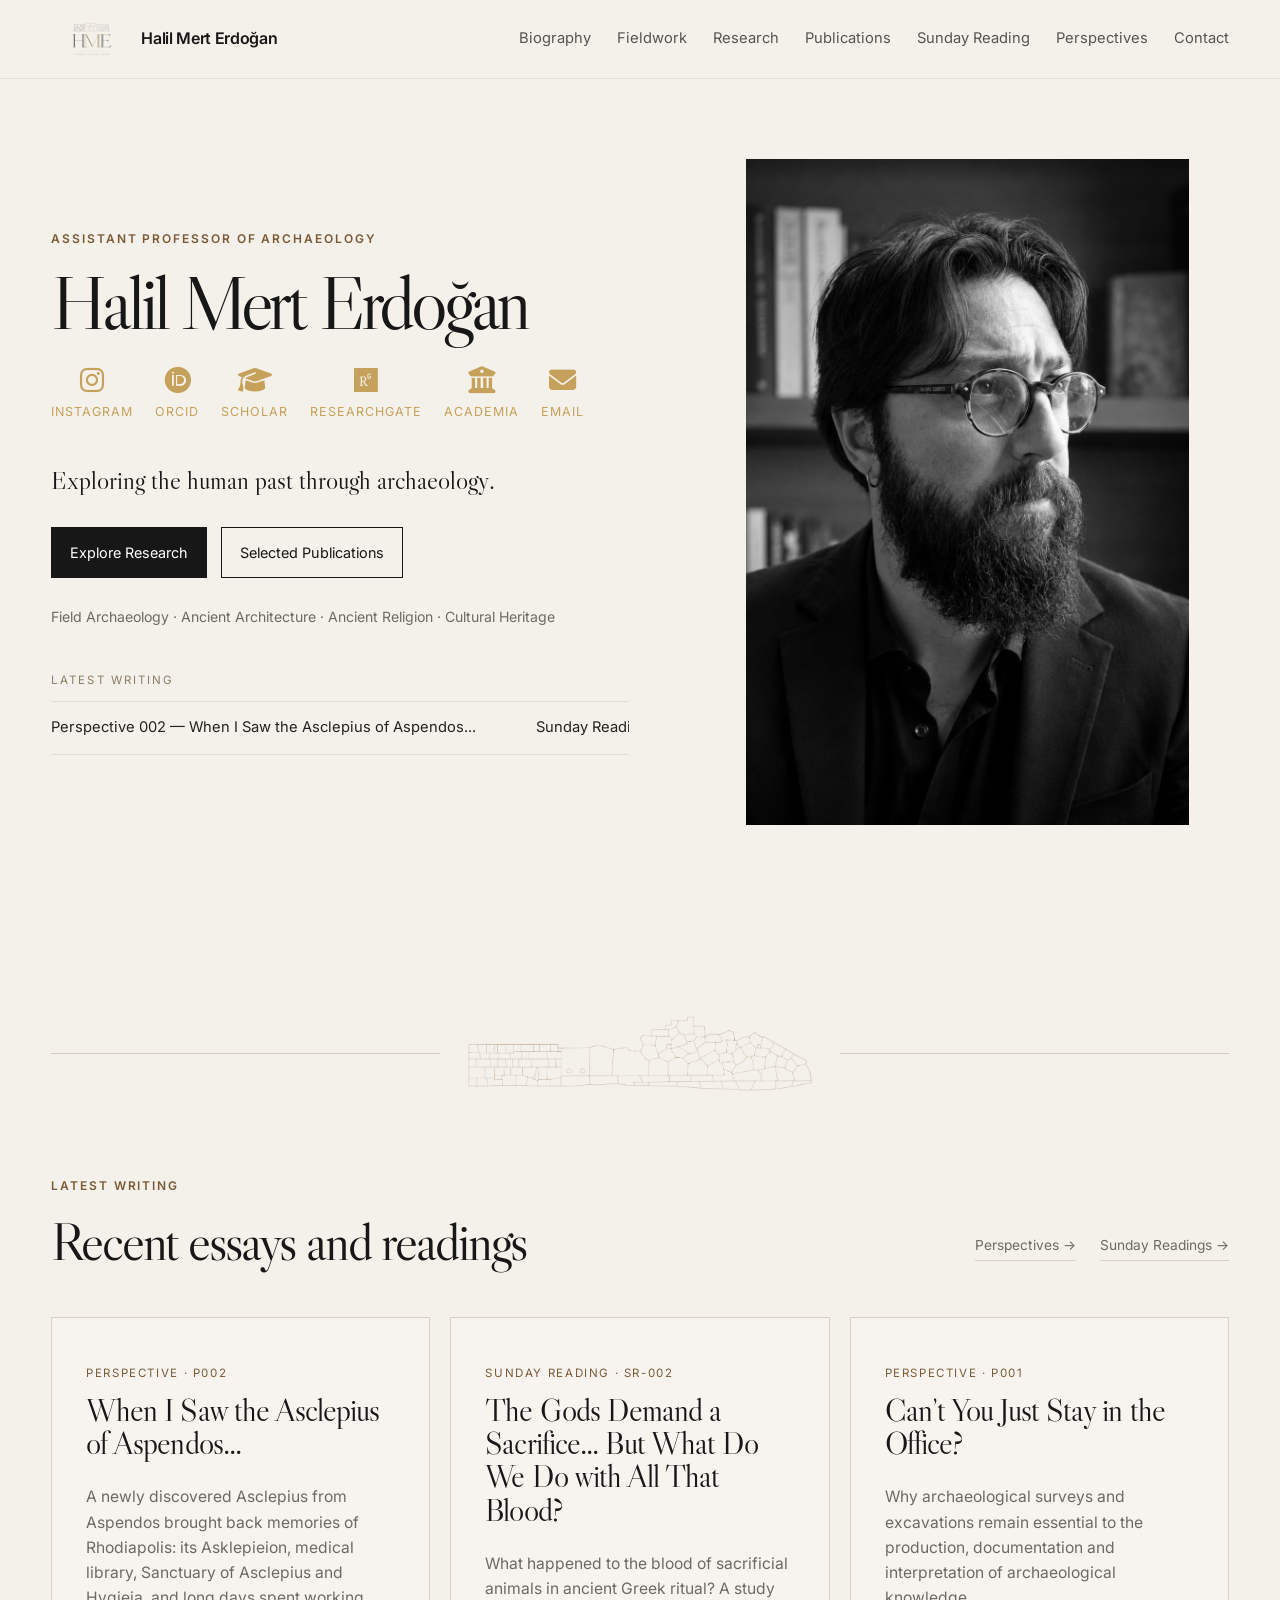
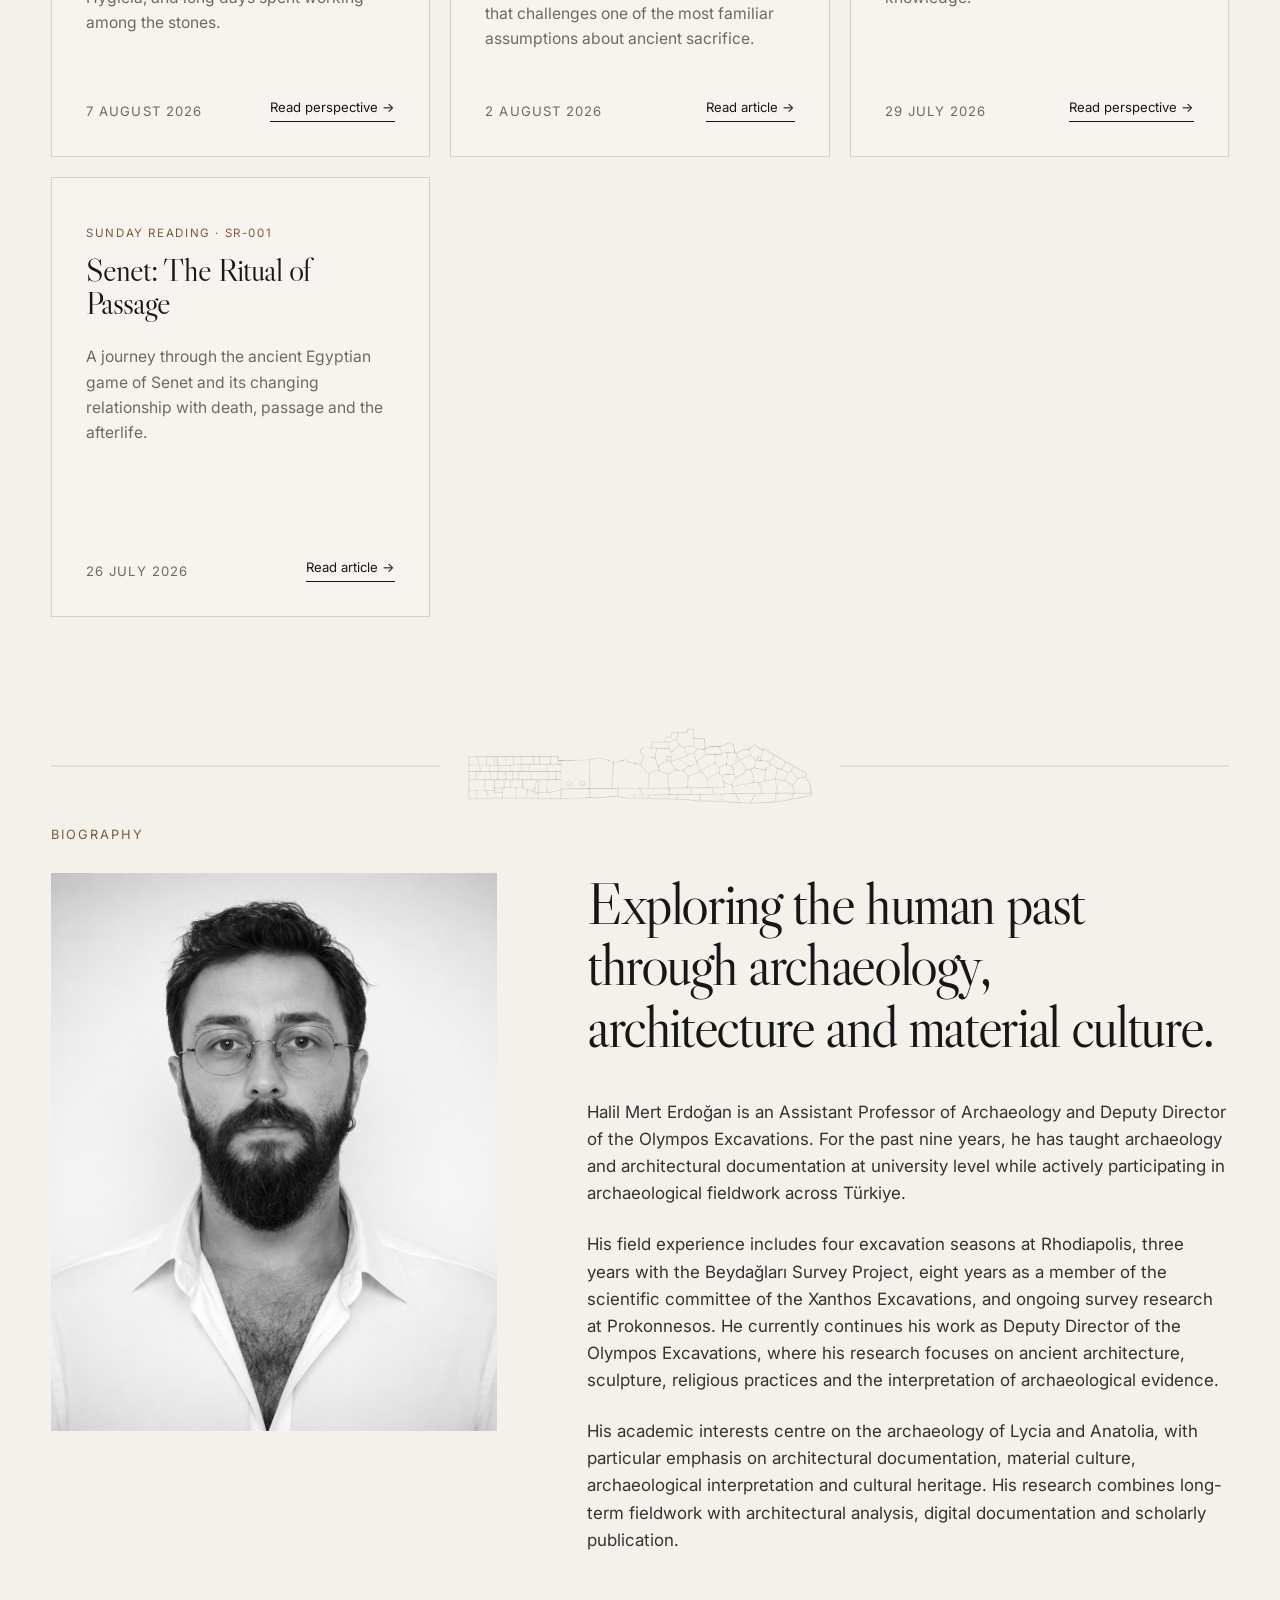
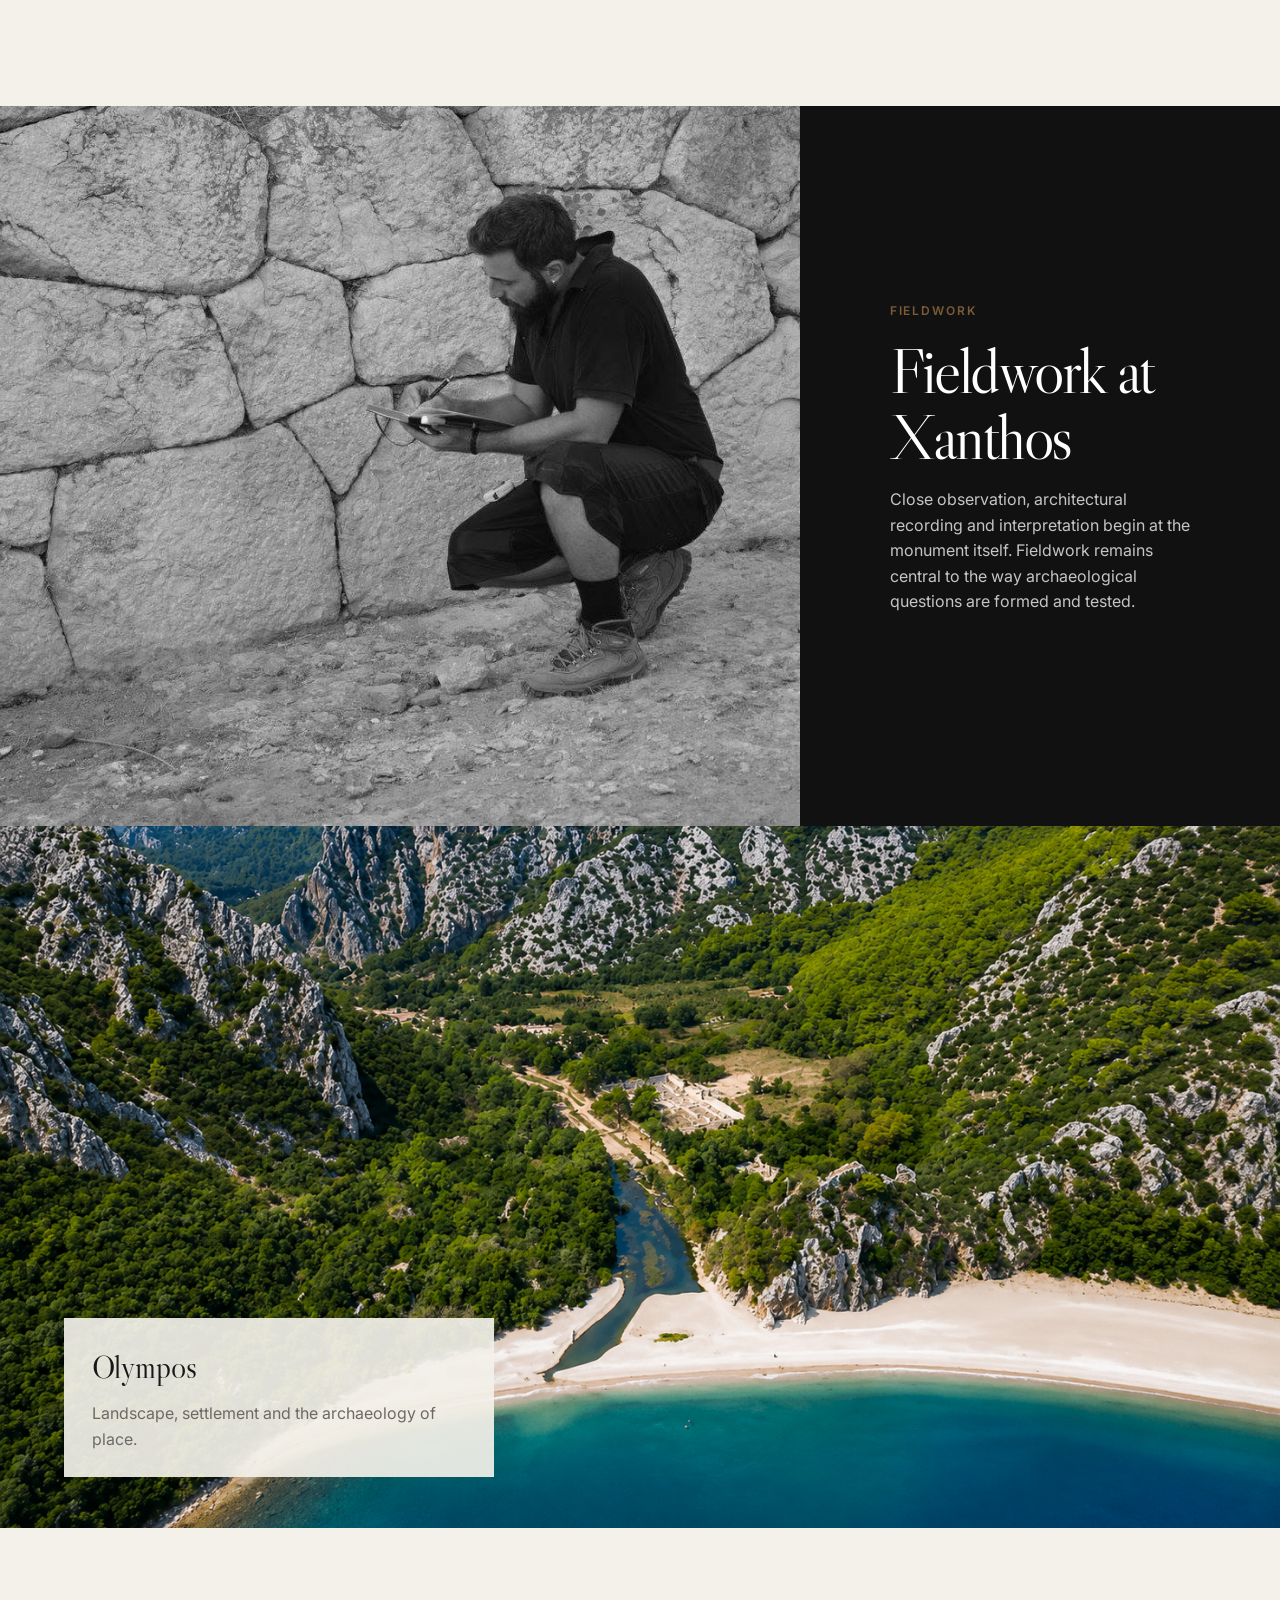
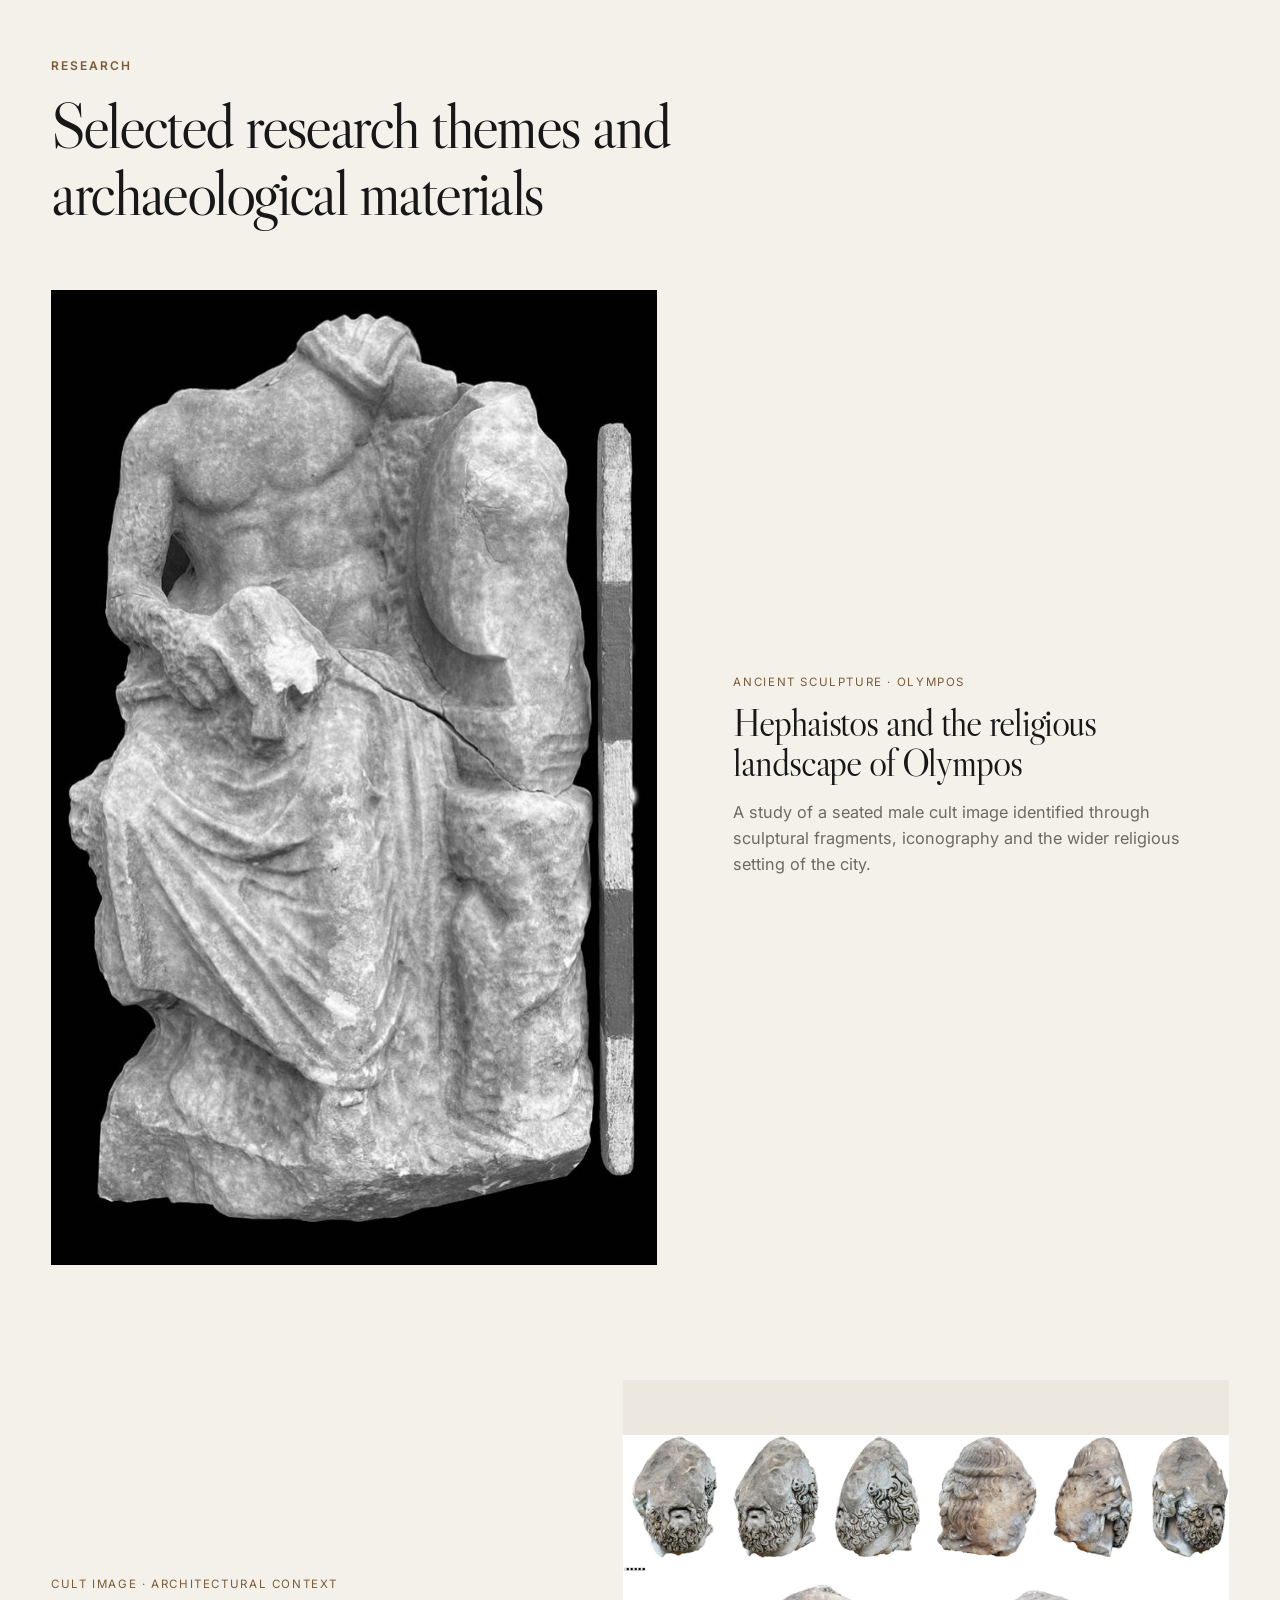
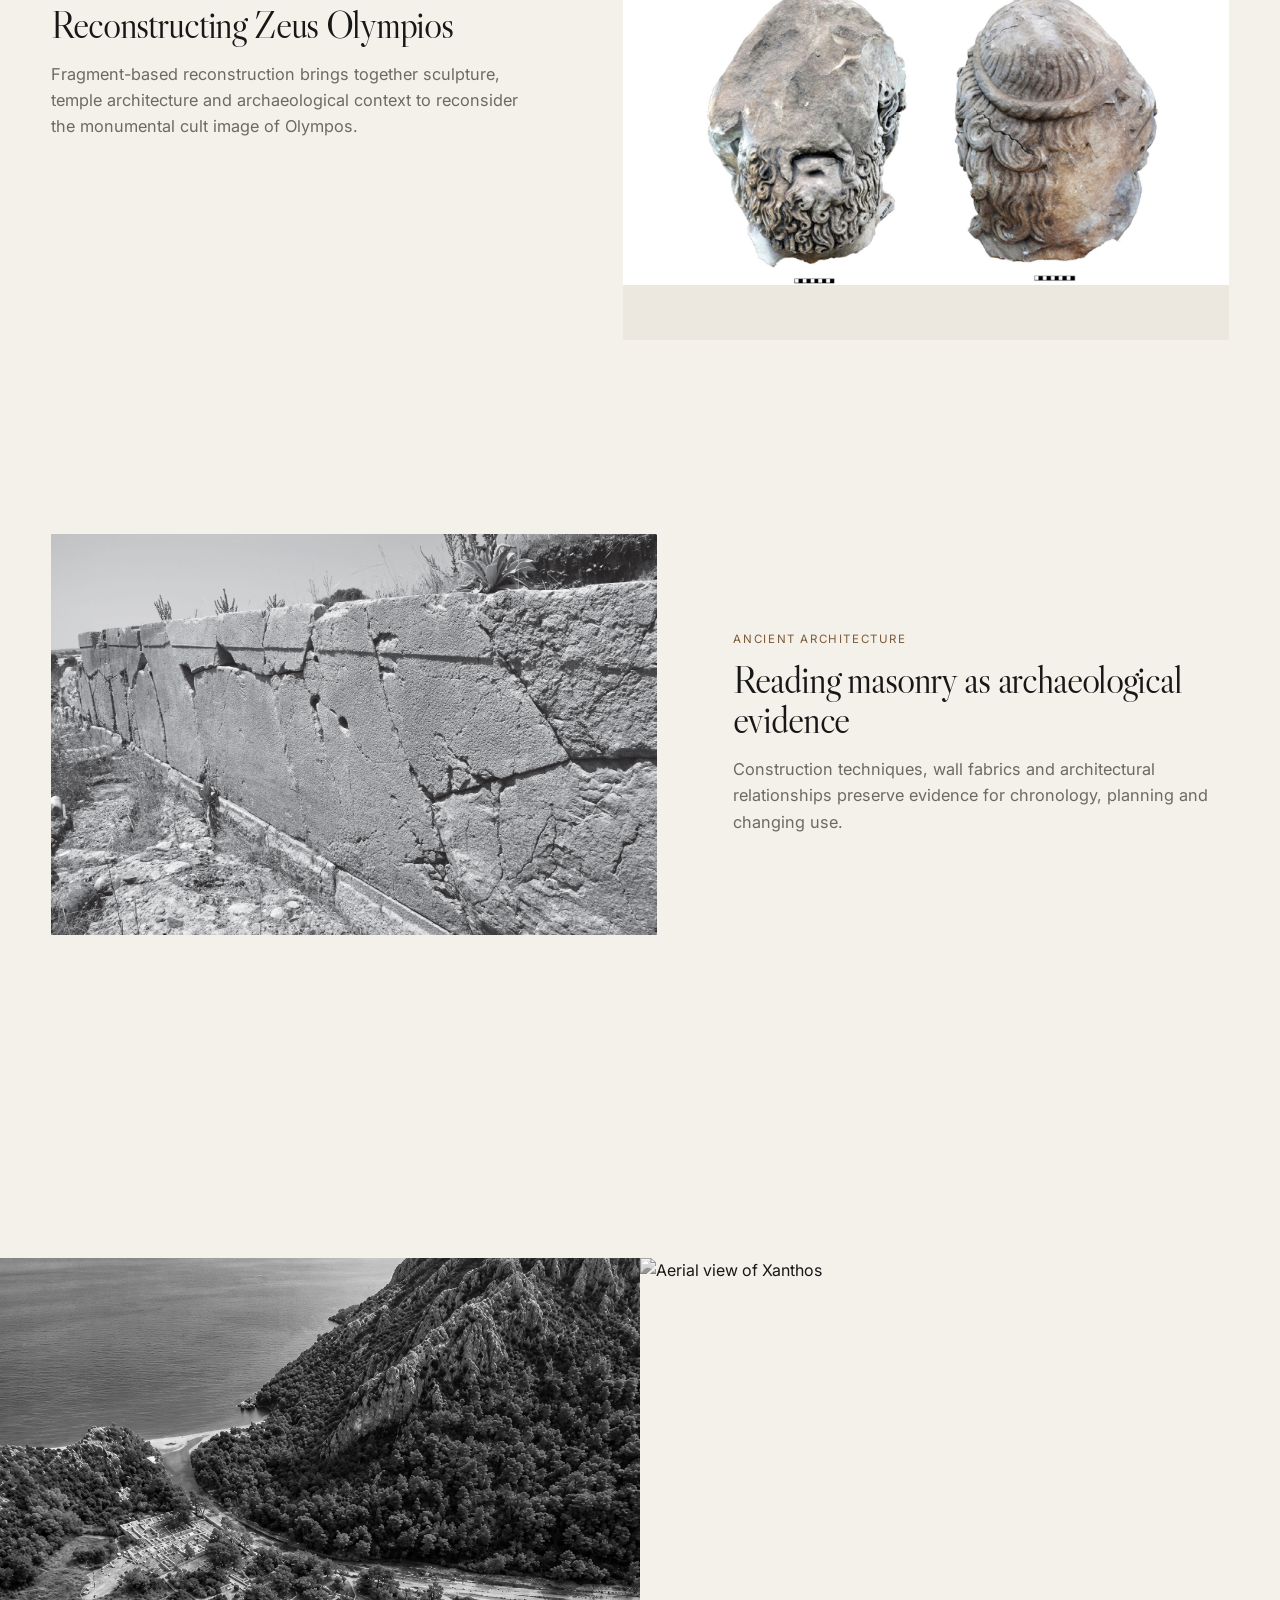
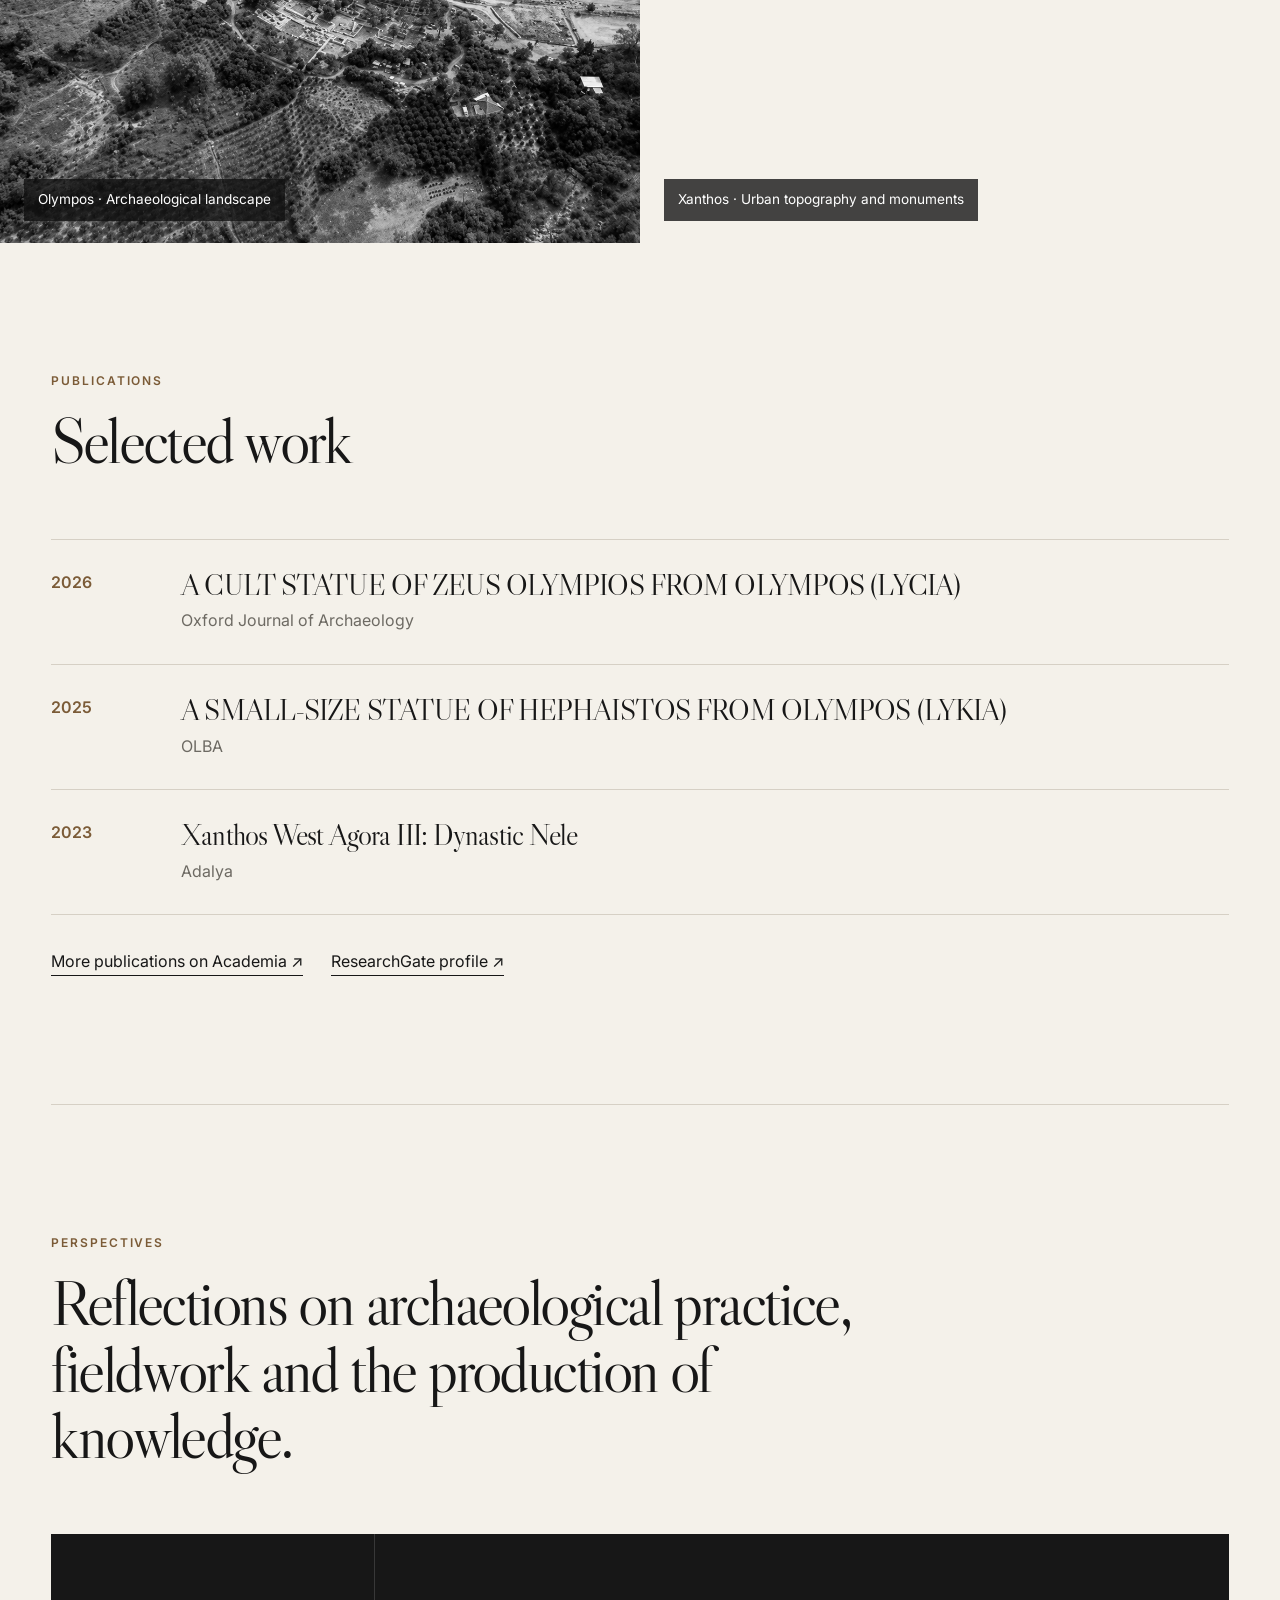
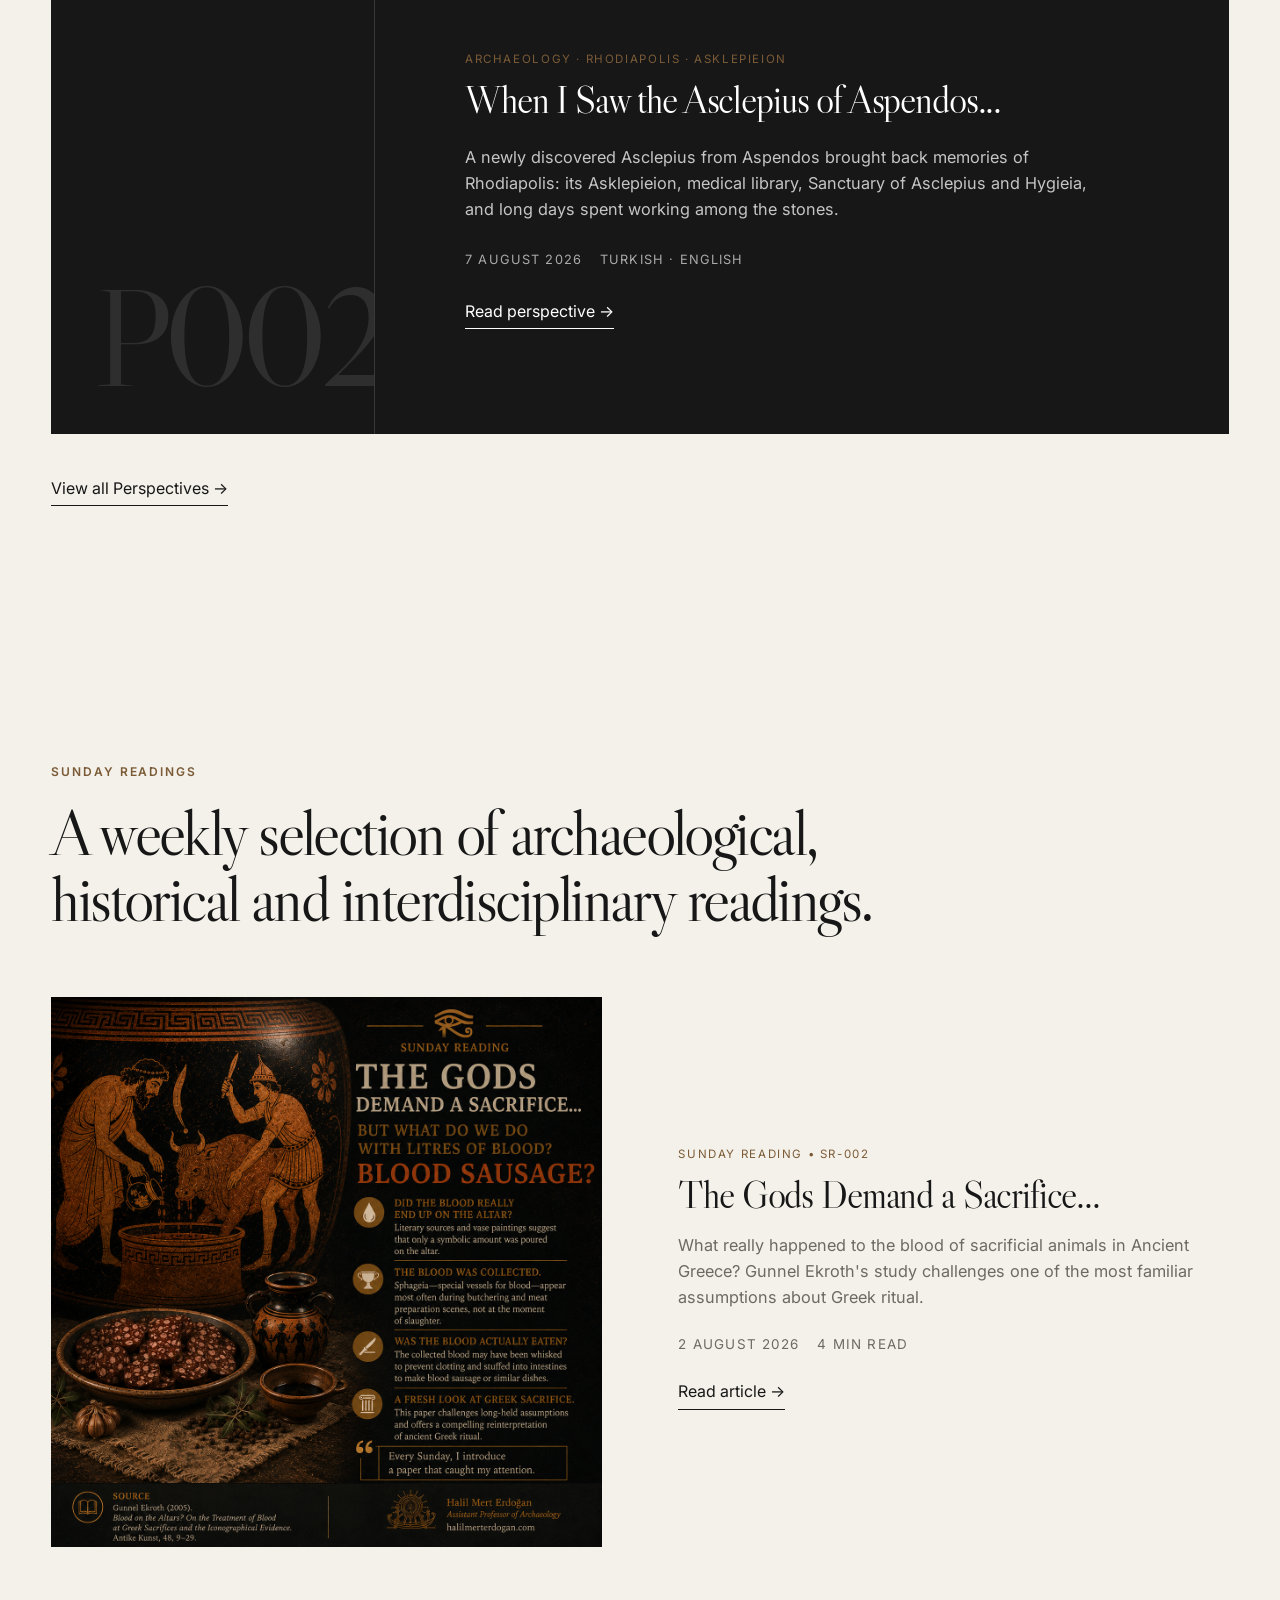
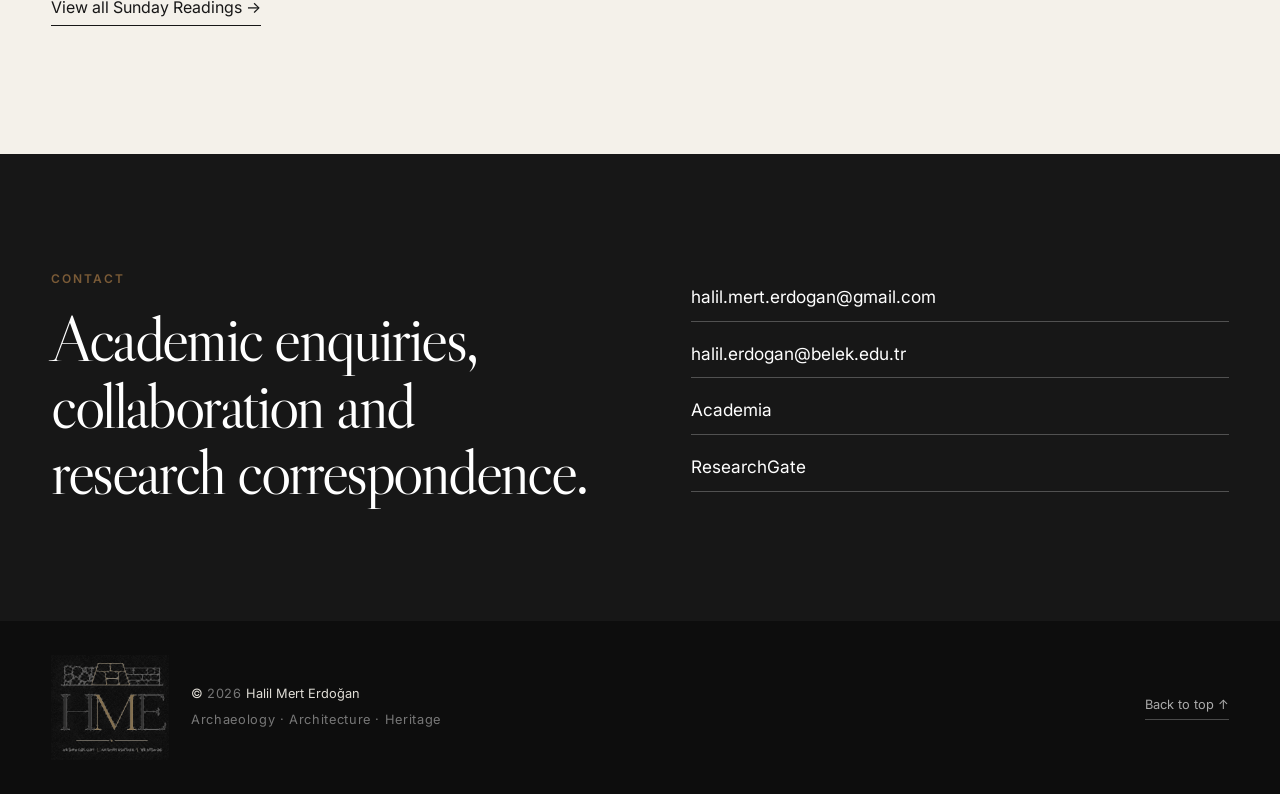
==== commit 01d7e94b: "Add Perspective P002: When I Saw the Asclepius of Aspendos" ====
--- a/index.html
+++ b/index.html
@@ -128,7 +128,10 @@
     <div class="ticker-wrapper">
 
         <div class="ticker-track">
-
+            <a href="essays/p002-when-i-saw-the-asclepius-of-aspendos.html">
+              Perspective 002 —
+               When I Saw the Asclepius of Aspendos...
+            </a>
             <a href="readings/sr002-blood-sausage.html">
                 Sunday Reading 002 —
                 The Gods Demand a Sacrifice... But What Do We Do with All That Blood?
@@ -145,7 +148,10 @@
             </a>
 
             <!-- tekrar -->
-
+            <a href="essays/p002-when-i-saw-the-asclepius-of-aspendos.html">
+                Perspective 002 —
+                When I Saw the Asclepius of Aspendos...
+            </a>
             <a href="readings/sr002-blood-sausage.html">
                 Sunday Reading 002 —
                 The Gods Demand a Sacrifice... But What Do We Do with All That Blood?
@@ -211,6 +217,32 @@
   </div>
 
   <div class="latest-writing-grid">
+
+    <article class="latest-writing-card reveal">
+
+  <p class="kicker">
+    Perspective · P002
+  </p>
+
+  <h3>
+    When I Saw the Asclepius of Aspendos...
+  </h3>
+
+  <p class="latest-writing-description">
+    A newly discovered Asclepius from Aspendos brought back memories of Rhodiapolis:
+    its Asklepieion, medical library, Sanctuary of Asclepius and Hygieia,
+    and long days spent working among the stones.
+  </p>
+
+  <div class="latest-writing-footer">
+    <span>7 August 2026</span>
+
+    <a href="essays/p002-when-i-saw-the-asclepius-of-aspendos.html">
+      Read perspective →
+    </a>
+  </div>
+
+</article>
 
     <article class="latest-writing-card reveal">
 
@@ -603,40 +635,39 @@
 
   <article class="perspective-feature reveal">
 
-    <div class="perspective-number" aria-hidden="true">
-      P001
-    </div>
-
-    <div class="perspective-feature-copy">
-
-      <p class="kicker">
-        Archaeological Practice · Fieldwork
-      </p>
-
-      <h3>
-        Can’t You Just Stay in the Office?
-      </h3>
-
-      <p>
-        Why do archaeologists need to participate in surveys and excavations?
-        A reflection on how archaeological knowledge is produced, documented
-        and transformed into scholarly research.
-      </p>
-
-      <div class="perspective-meta">
-        <span>29 July 2026</span>
-        <span>Turkish · English</span>
-      </div>
-
-      <a
-        class="perspective-link"
-        href="essays/p001-cant-you-just-stay-in-the-office.html"
-      >
-        Read perspective →
-      </a>
-
-    </div>
-
+   <div class="perspective-number" aria-hidden="true">
+  P002
+</div>
+
+<div class="perspective-feature-copy">
+
+  <p class="kicker">
+    Archaeology · Rhodiapolis · Asklepieion
+  </p>
+
+  <h3>
+    When I Saw the Asclepius of Aspendos...
+  </h3>
+
+  <p>
+    A newly discovered Asclepius from Aspendos brought back memories of Rhodiapolis:
+    its Asklepieion, medical library, Sanctuary of Asclepius and Hygieia,
+    and long days spent working among the stones.
+  </p>
+
+  <div class="perspective-meta">
+    <span>7 August 2026</span>
+    <span>Turkish · English</span>
+  </div>
+
+  <a
+    class="perspective-link"
+    href="essays/p002-when-i-saw-the-asclepius-of-aspendos.html"
+  >
+    Read perspective →
+  </a>
+
+</div>
   </article>
 
   <a class="all-perspectives-link" href="essays/">
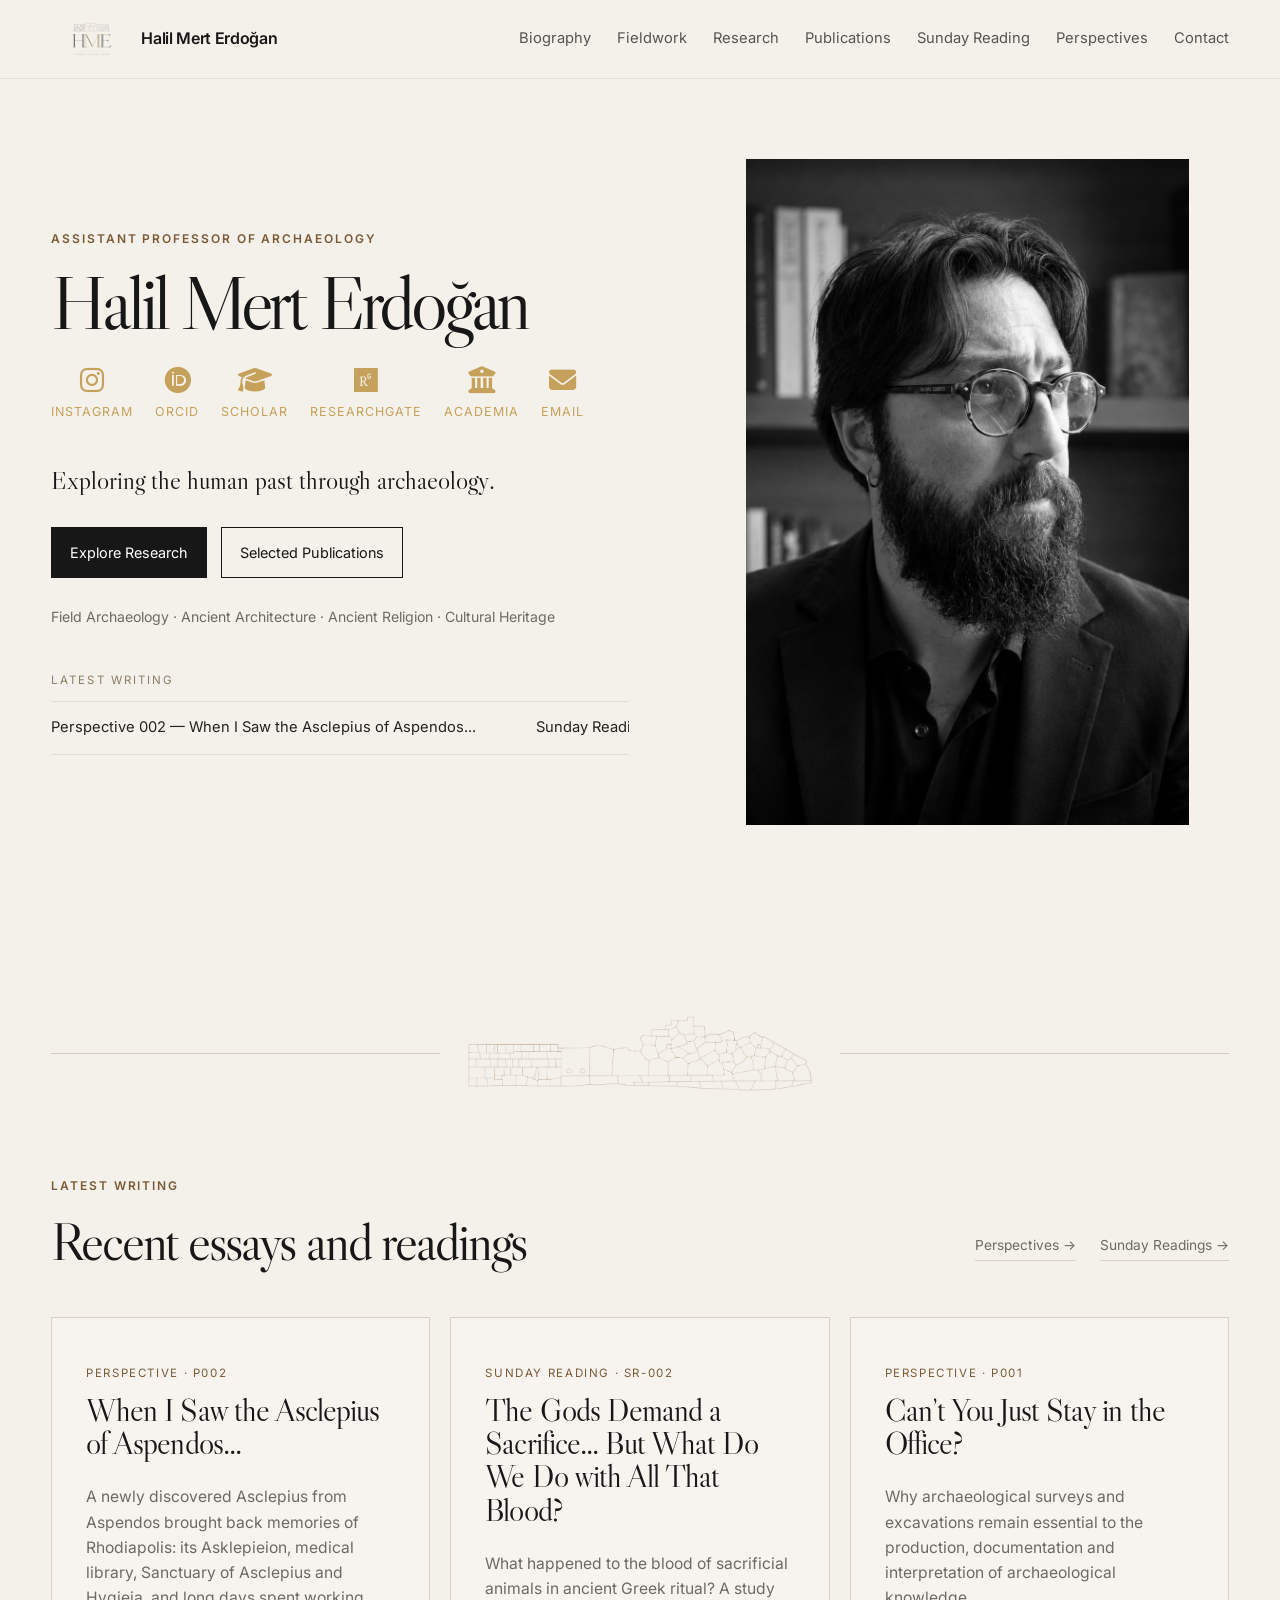
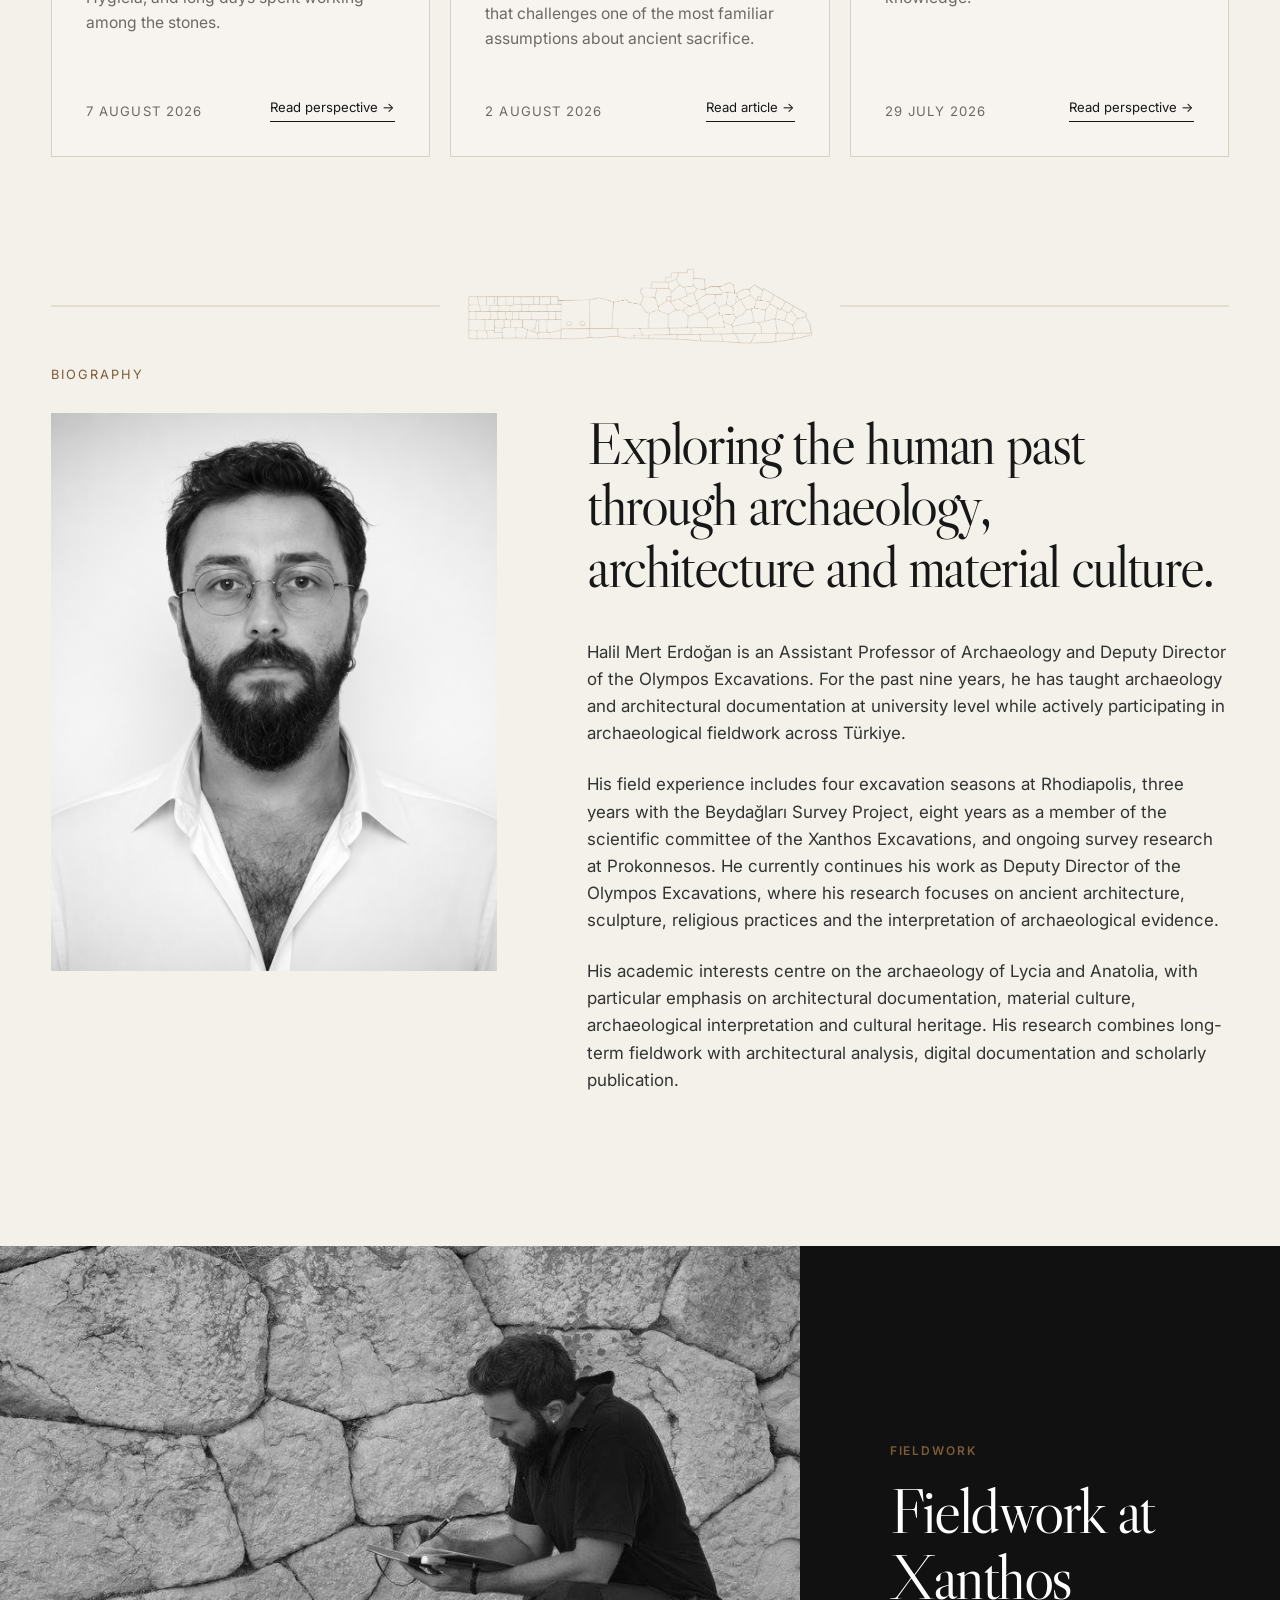
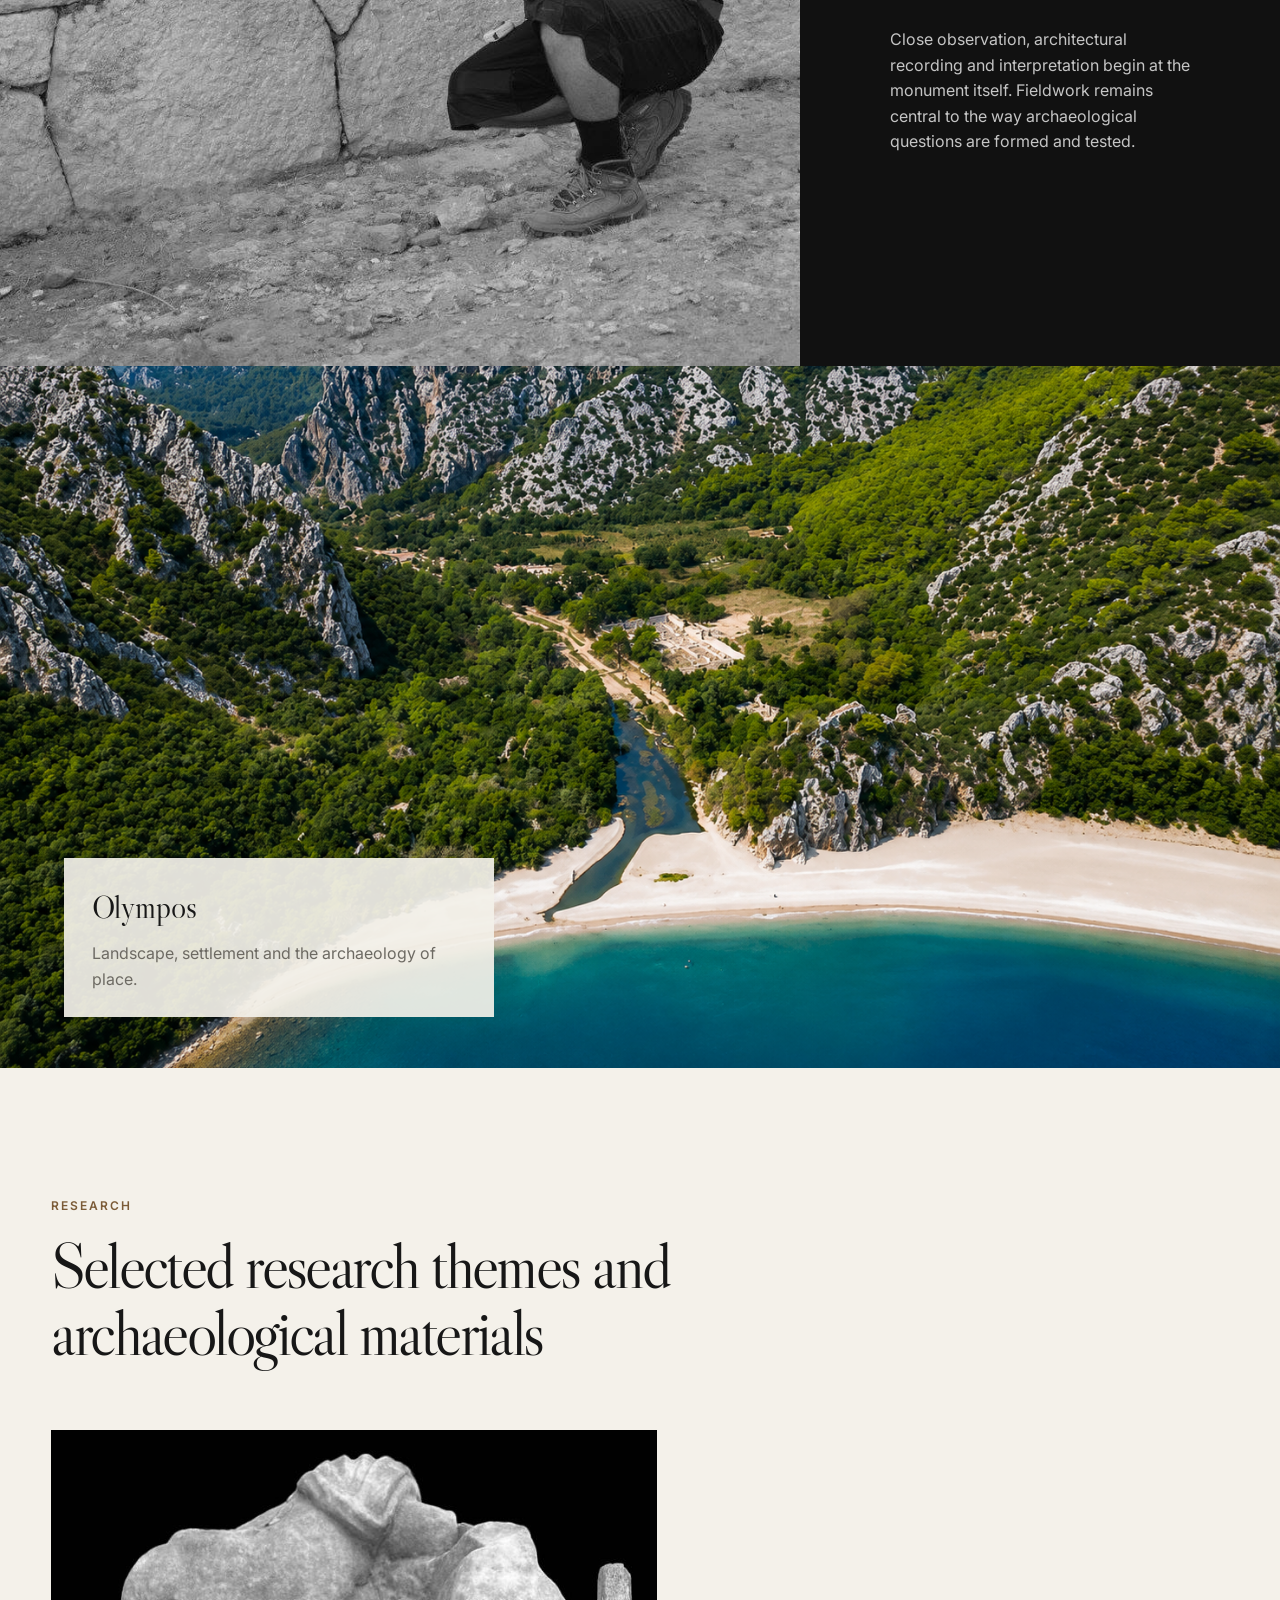
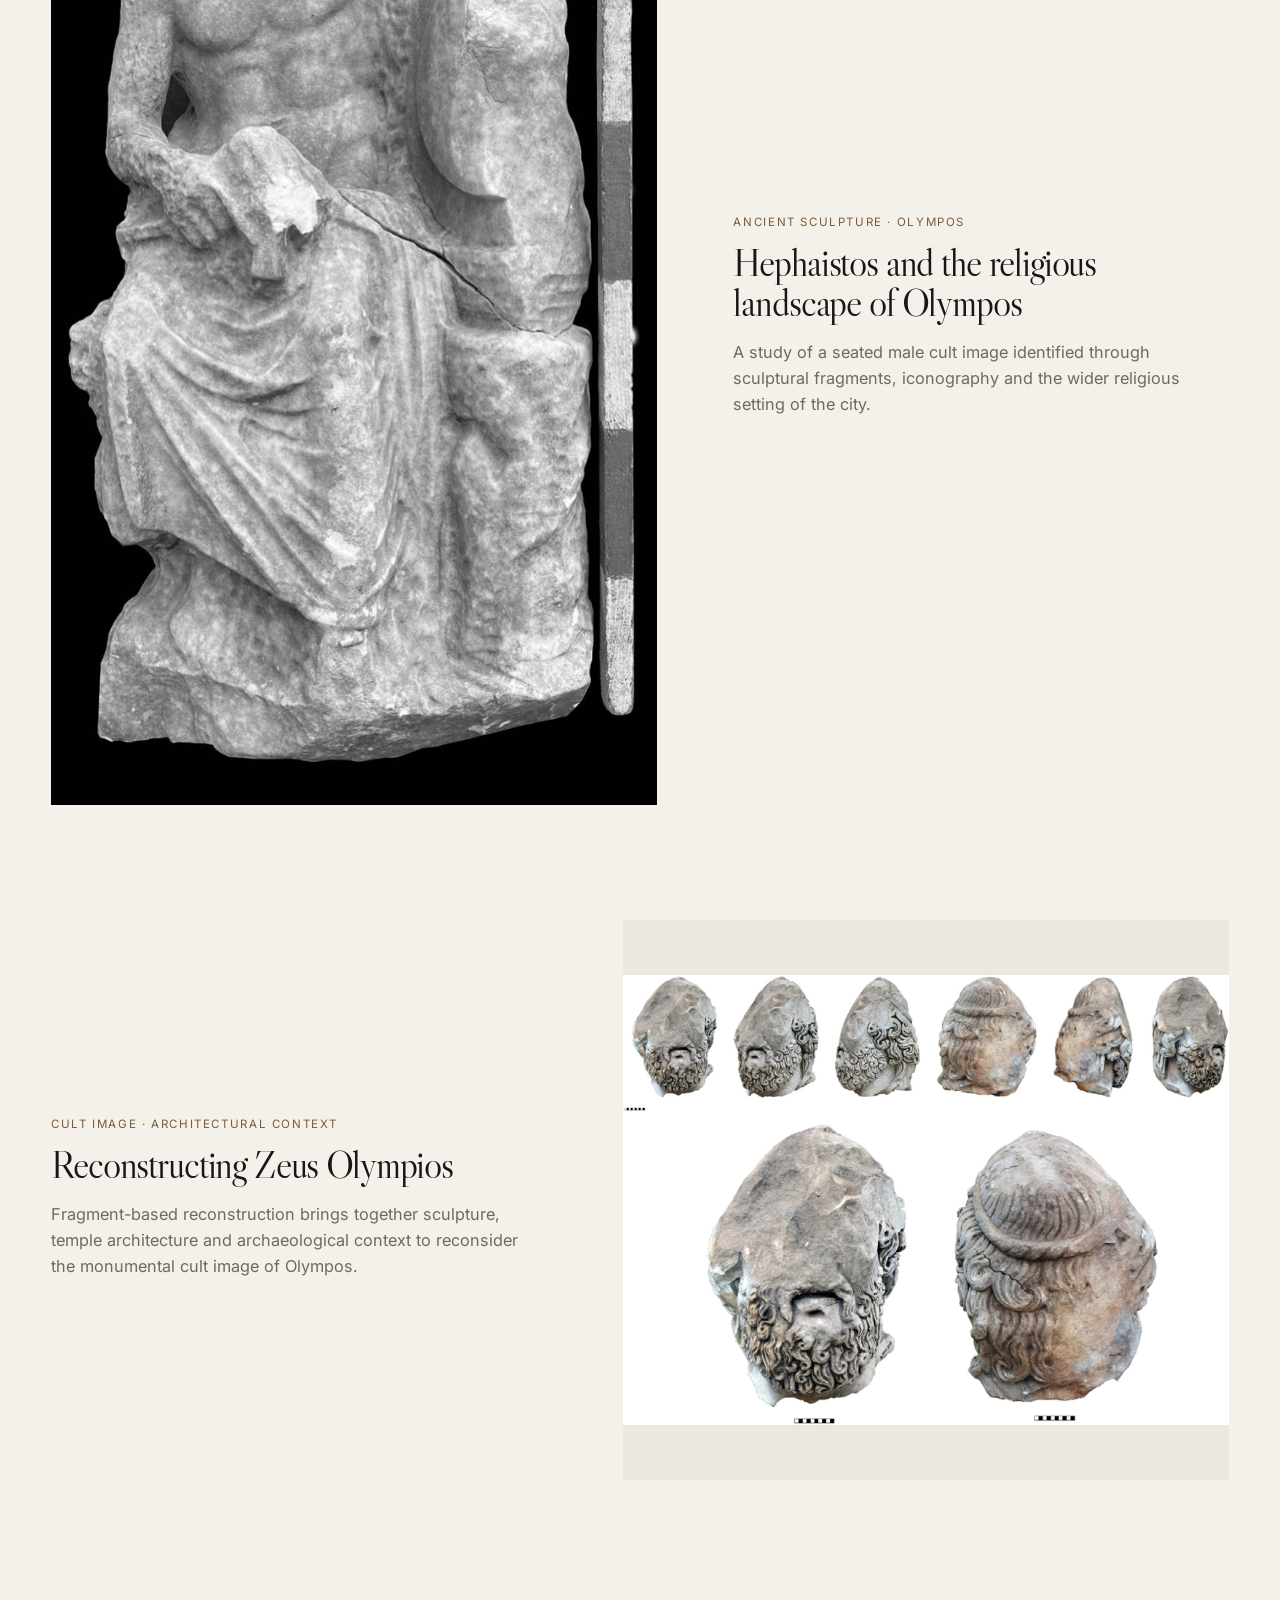
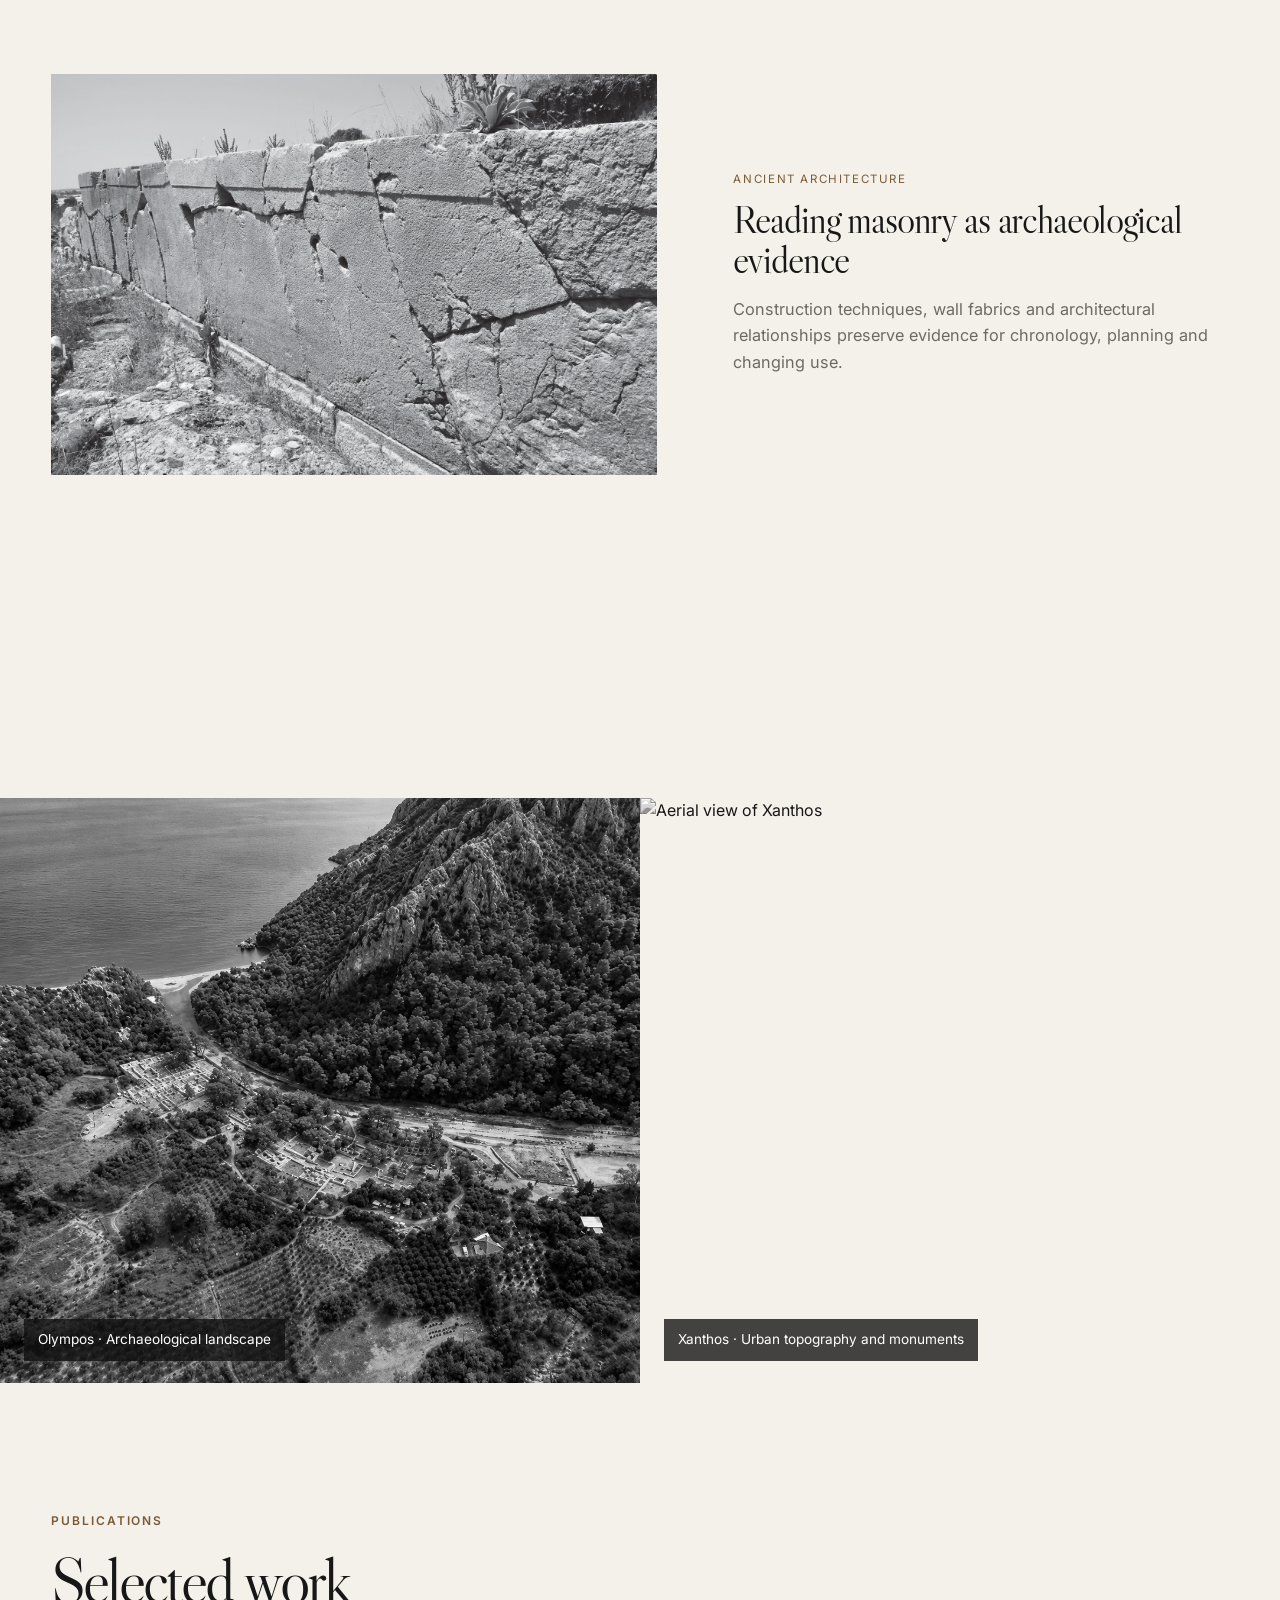
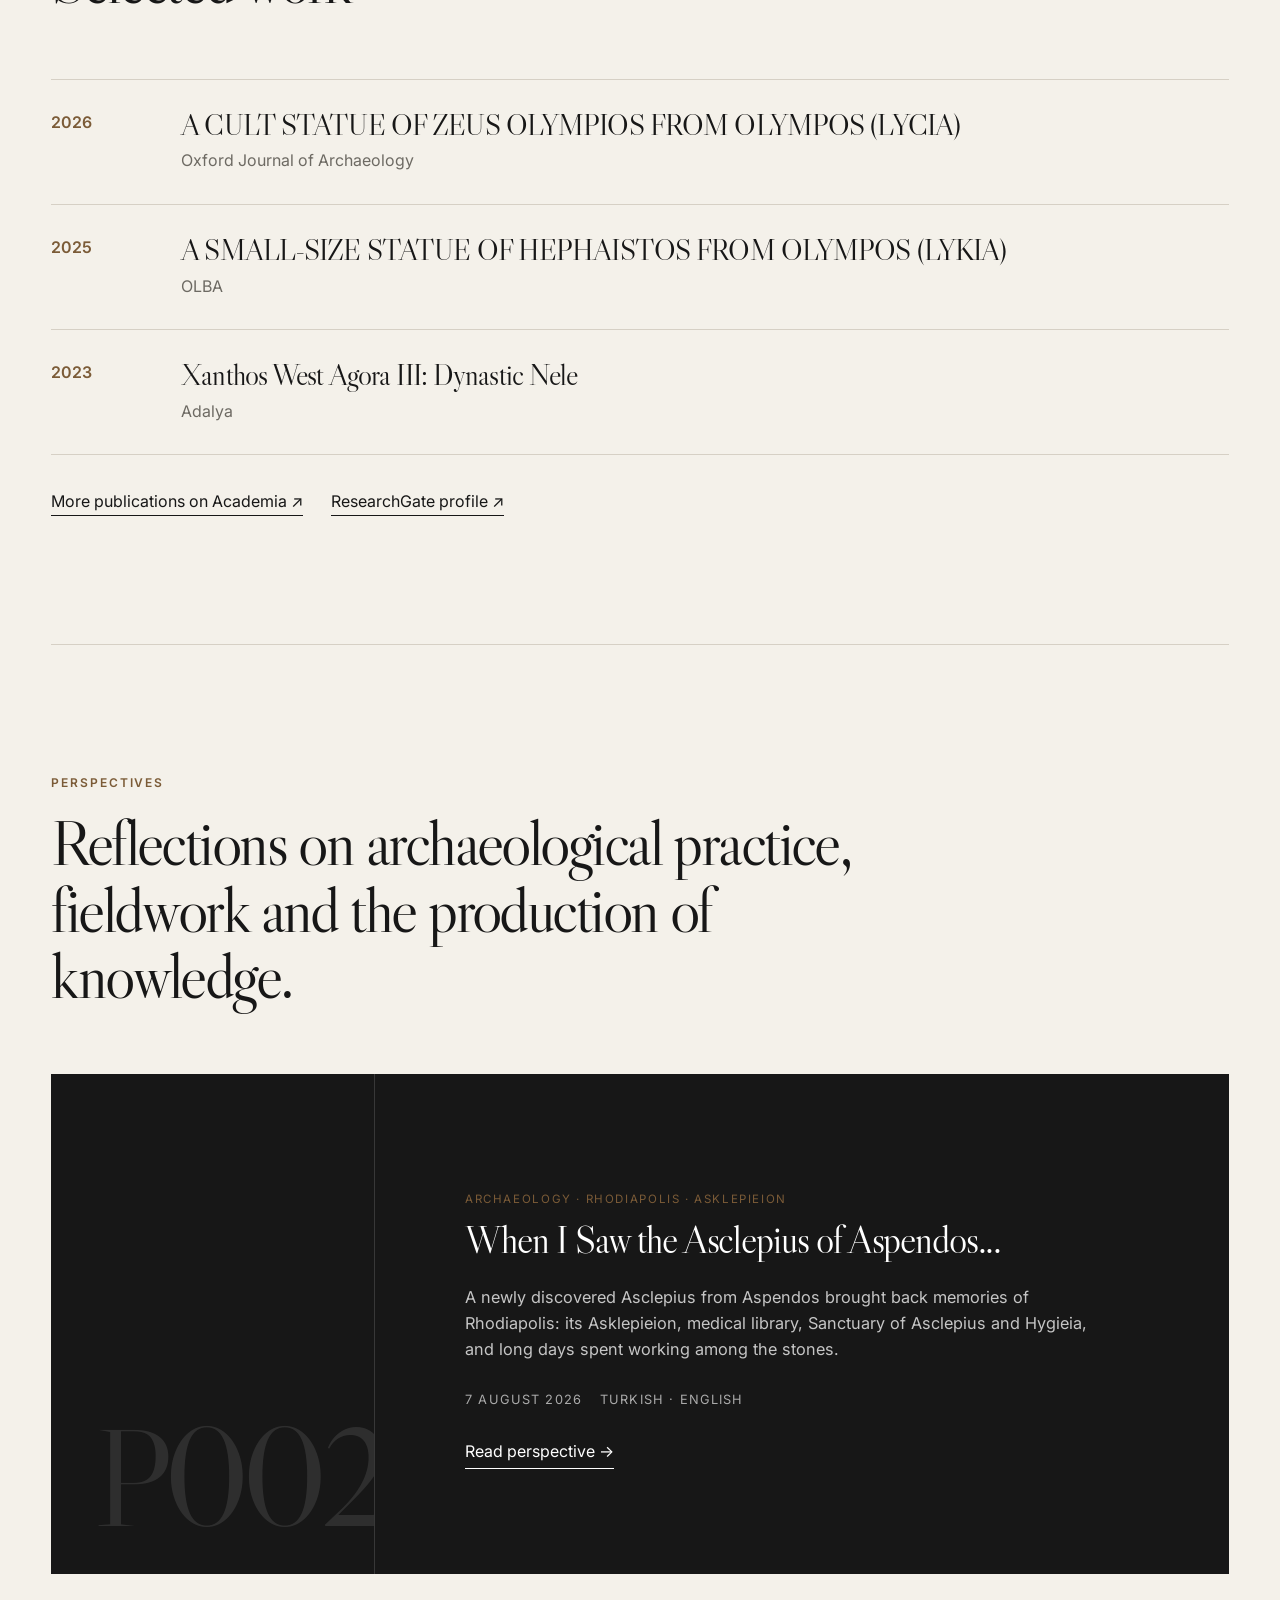
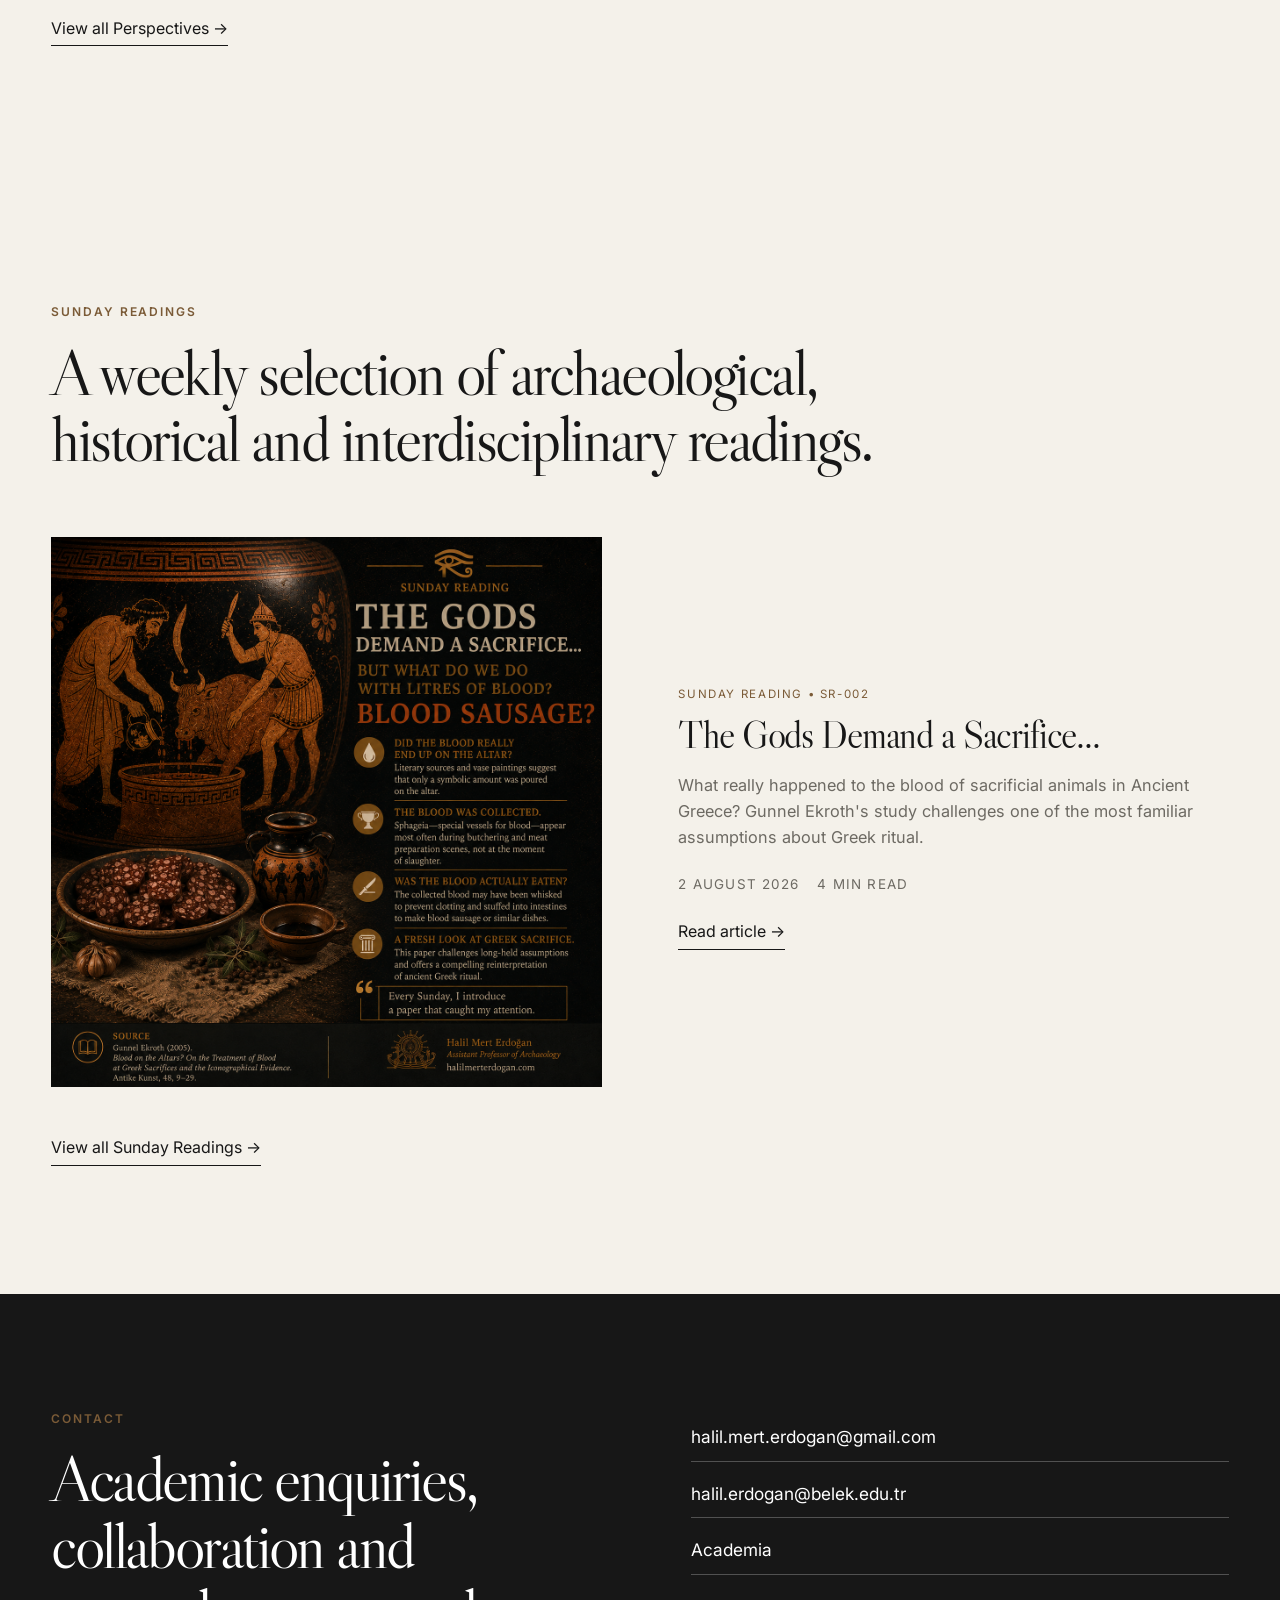
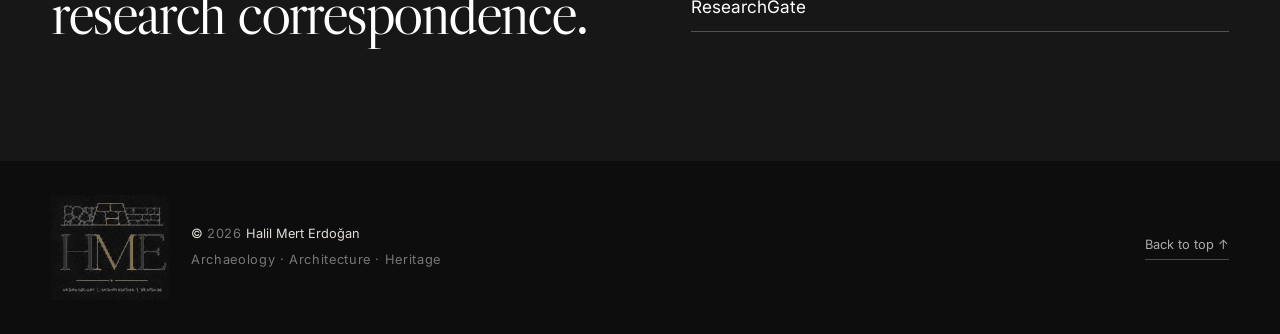
==== commit b4663f4e: "Limit homepage latest writing to three posts" ====
--- a/index.html
+++ b/index.html
@@ -296,31 +296,6 @@
 
     </article>
 
-    <article class="latest-writing-card reveal">
-
-      <p class="kicker">
-        Sunday Reading · SR-001
-      </p>
-
-      <h3>
-        Senet: The Ritual of Passage
-      </h3>
-
-      <p class="latest-writing-description">
-        A journey through the ancient Egyptian game of Senet and its changing
-        relationship with death, passage and the afterlife.
-      </p>
-
-      <div class="latest-writing-footer">
-        <span>26 July 2026</span>
-
-        <a href="readings/sr001-senet.html">
-          Read article →
-        </a>
-      </div>
-
-    </article>
-
   </div>
 
 </section>
